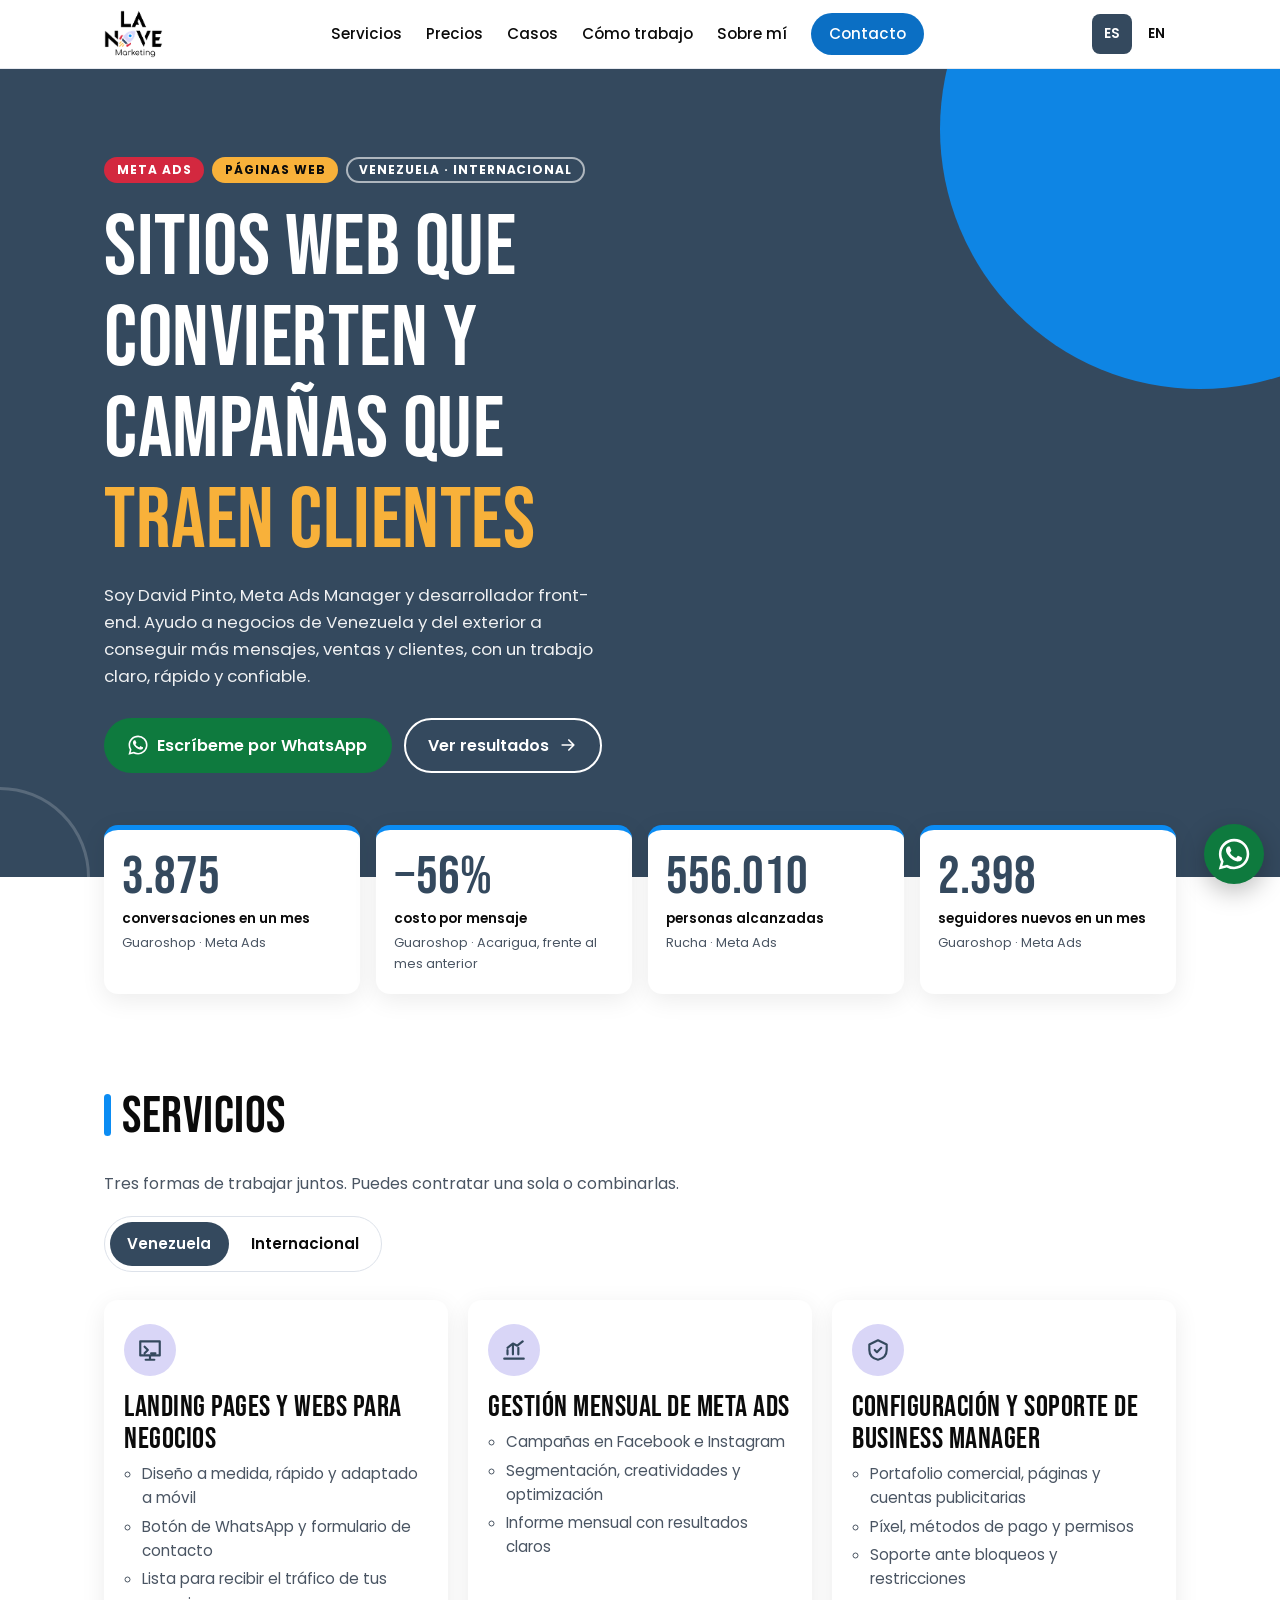
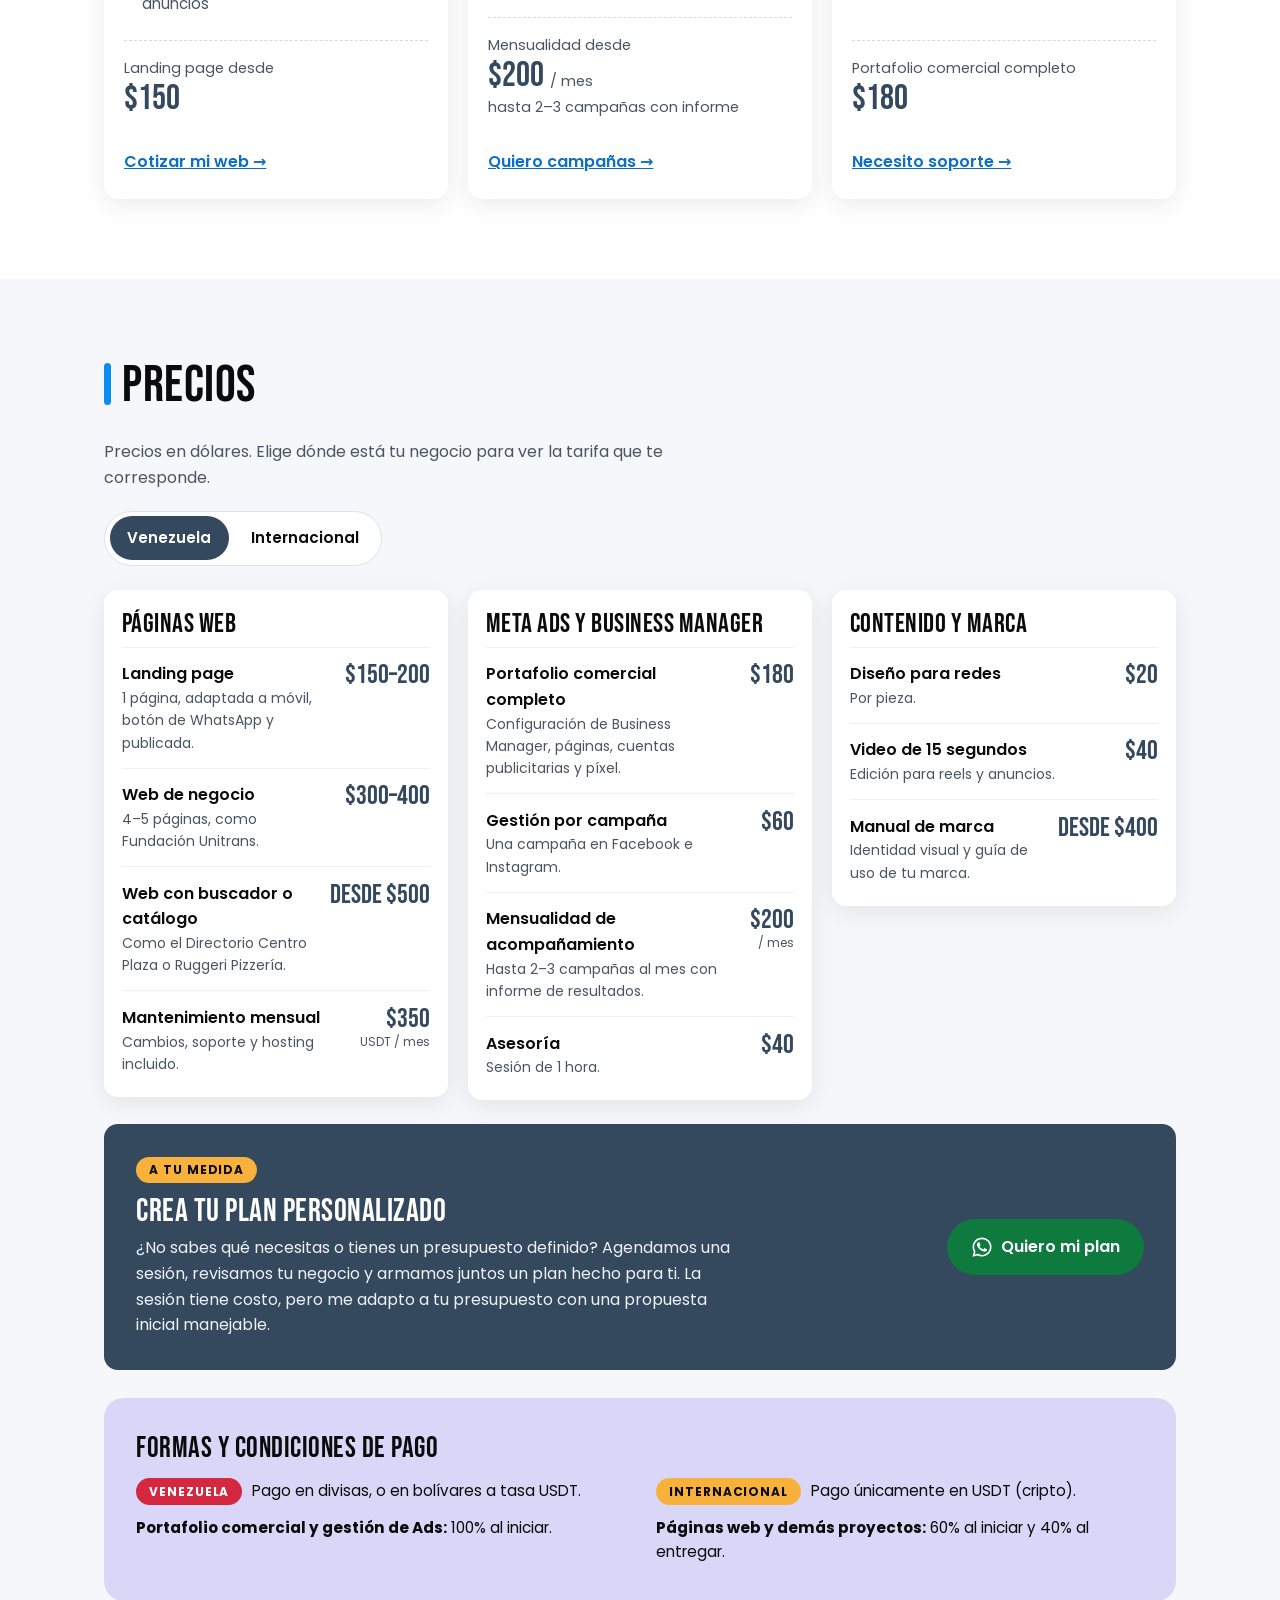
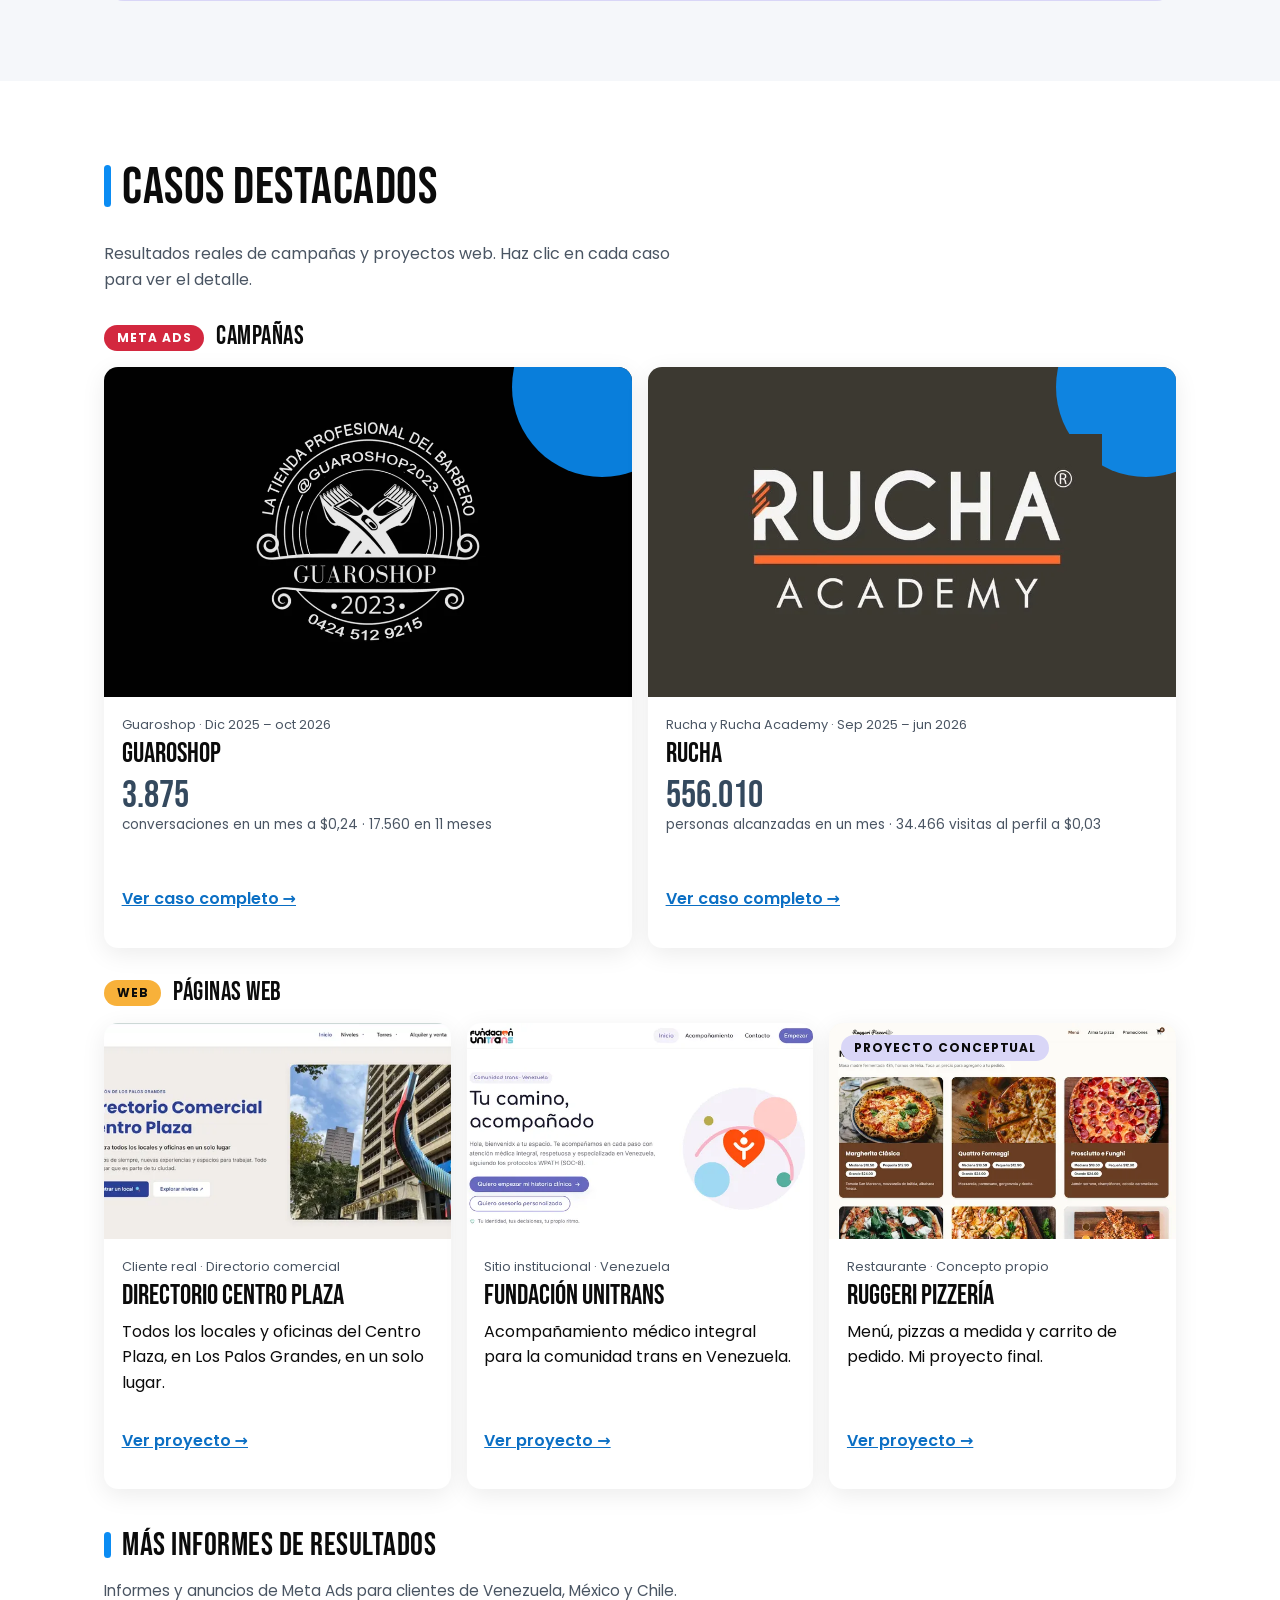
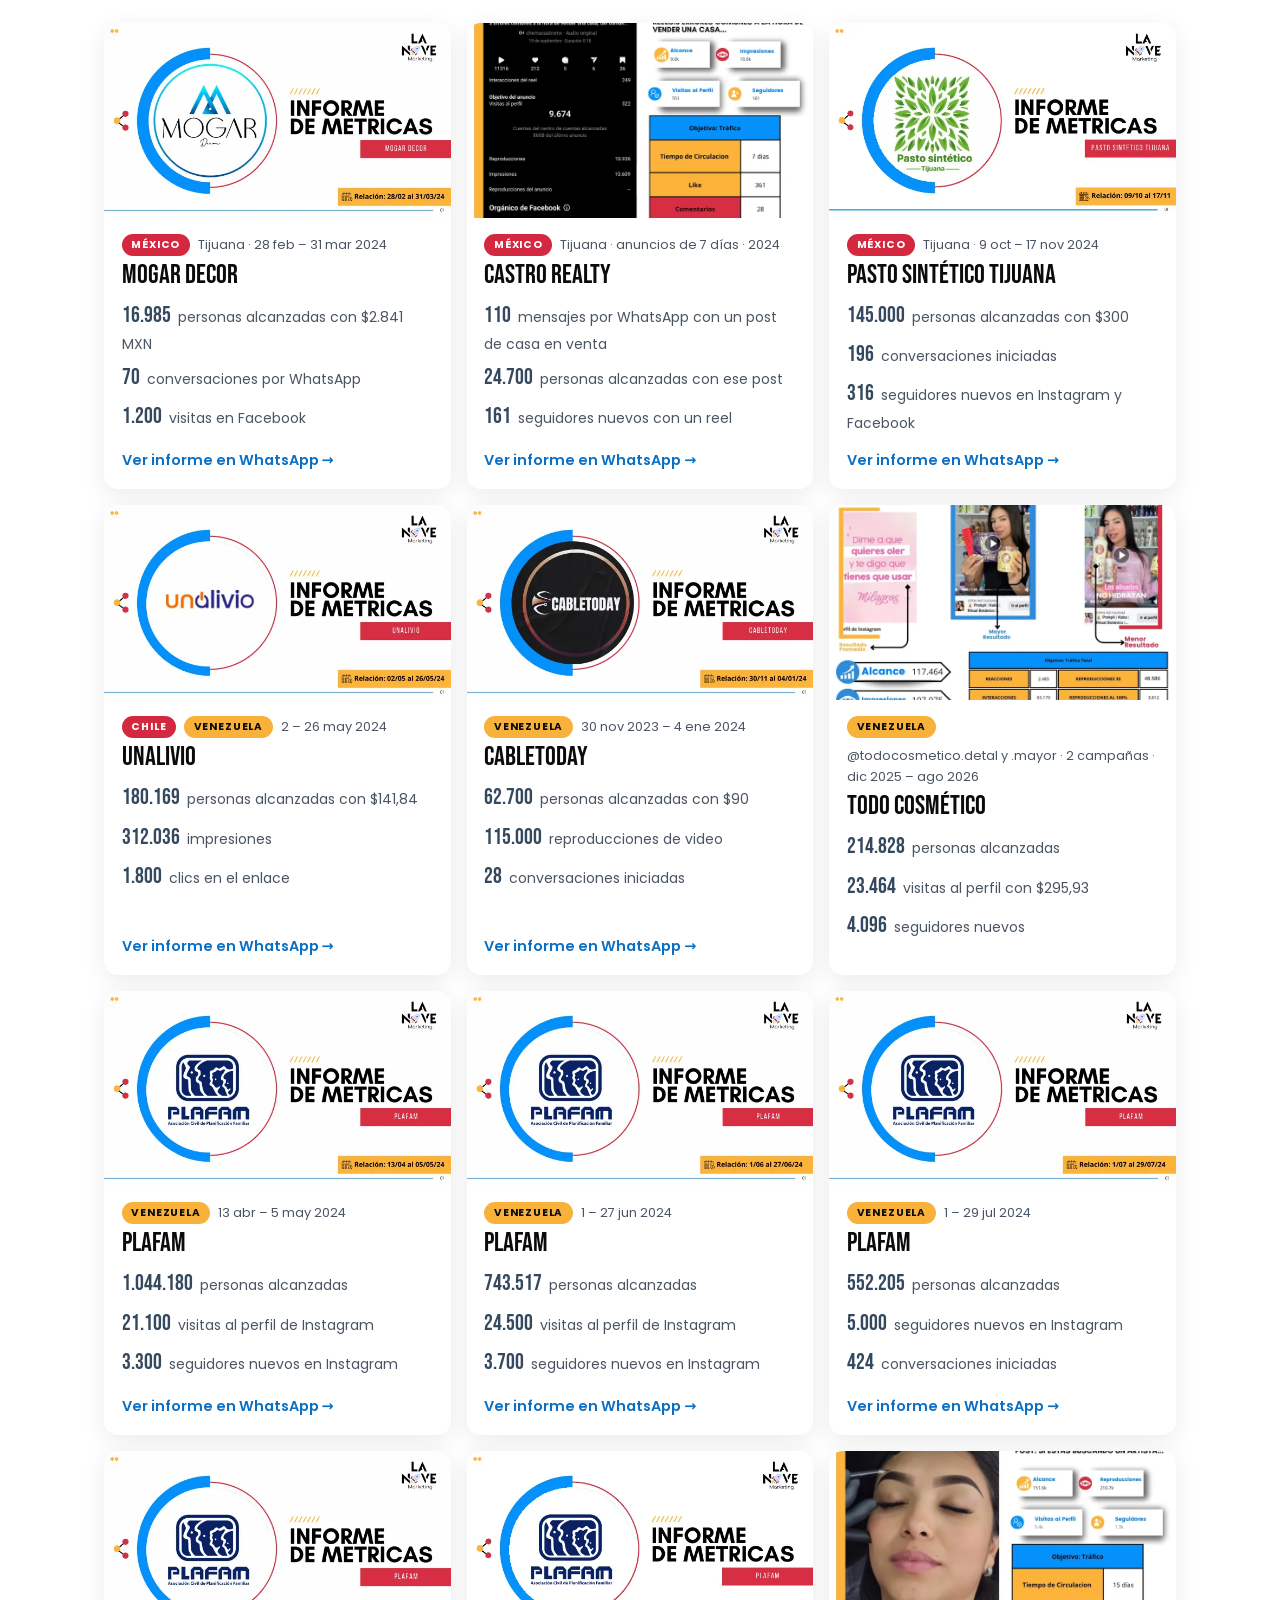
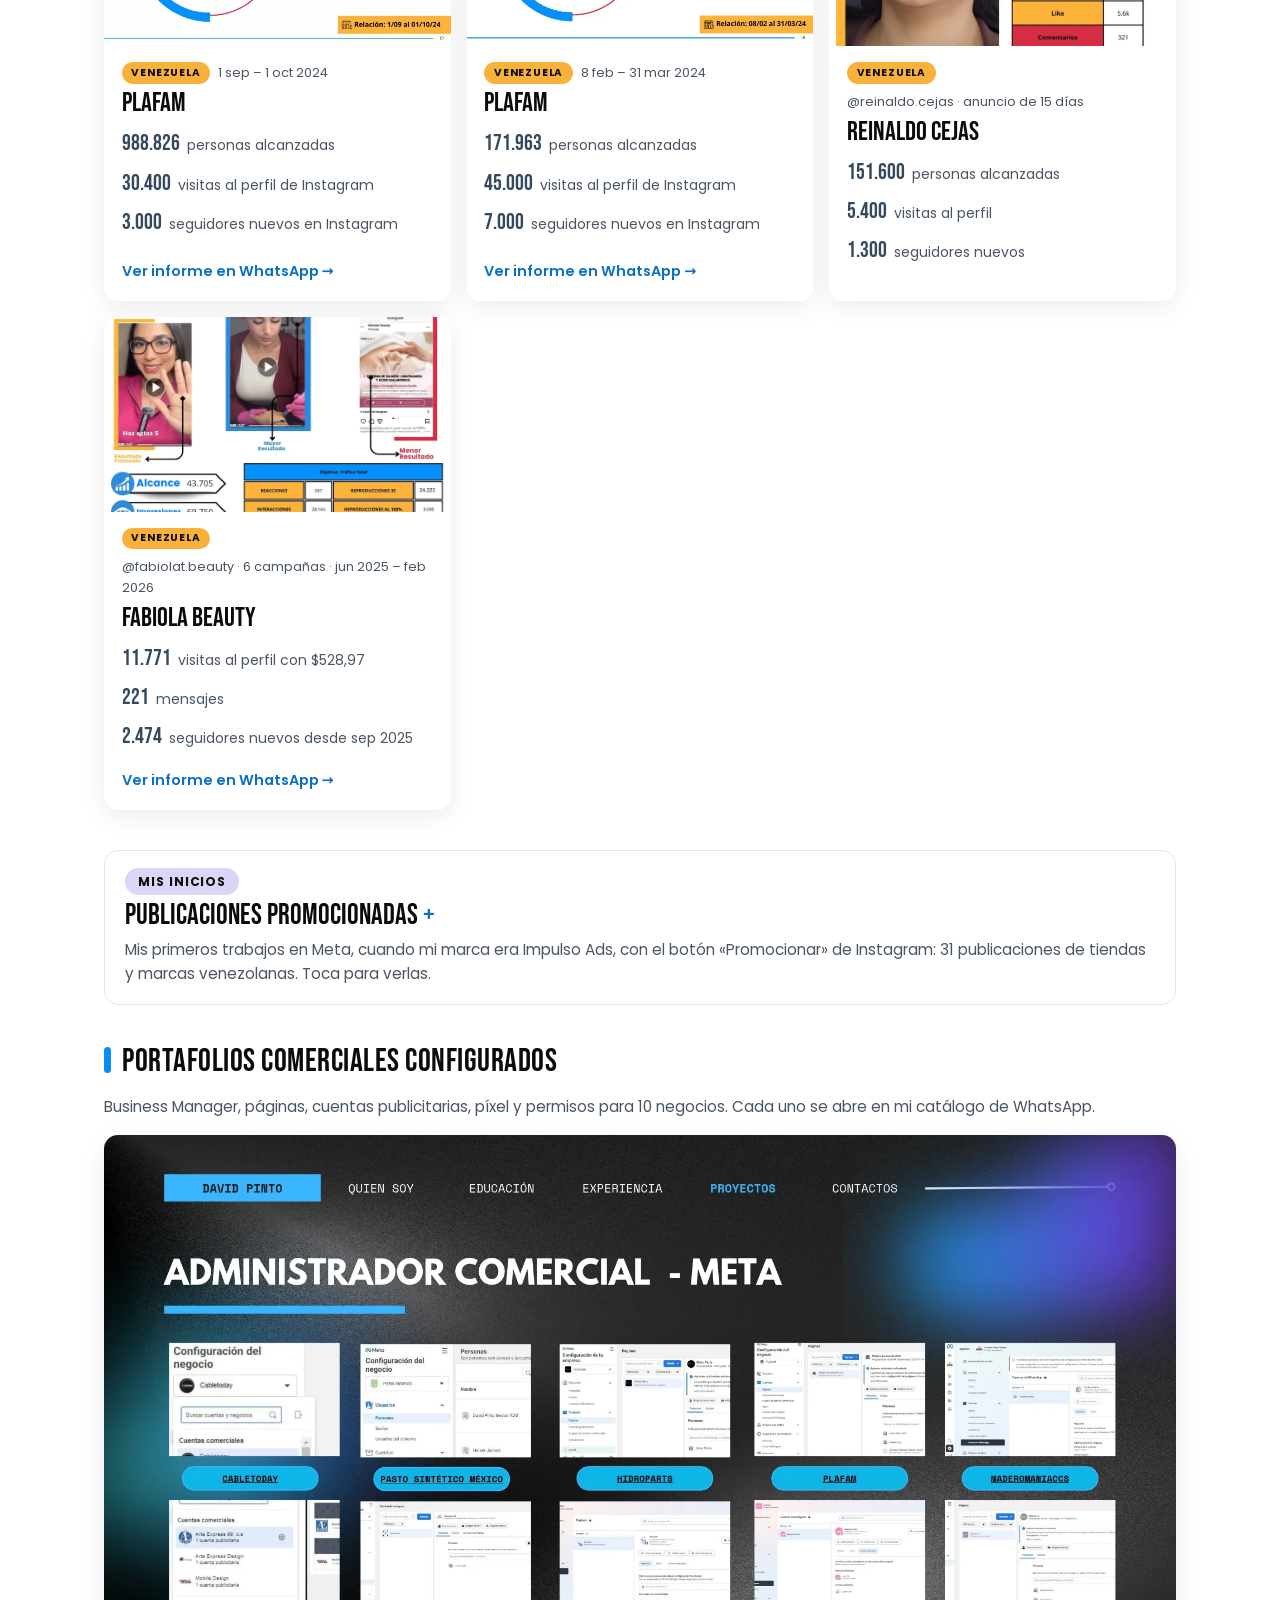
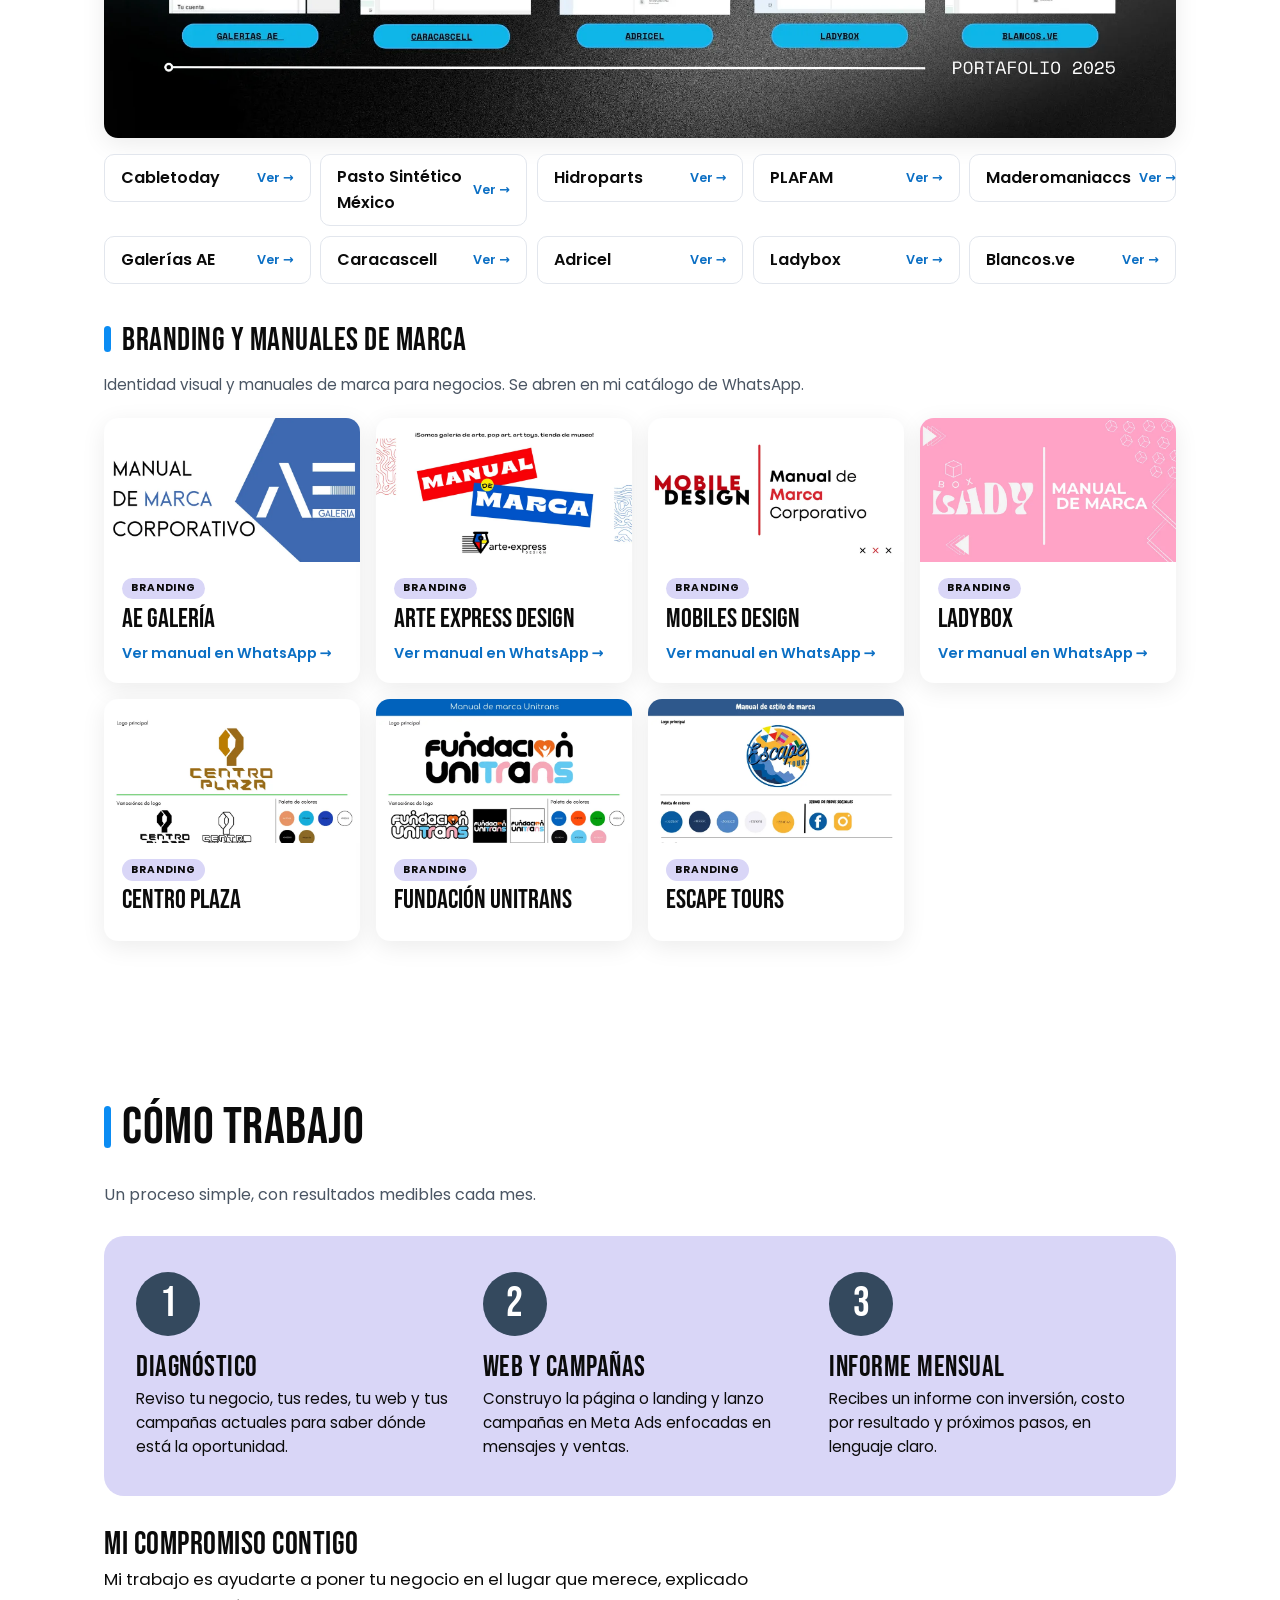
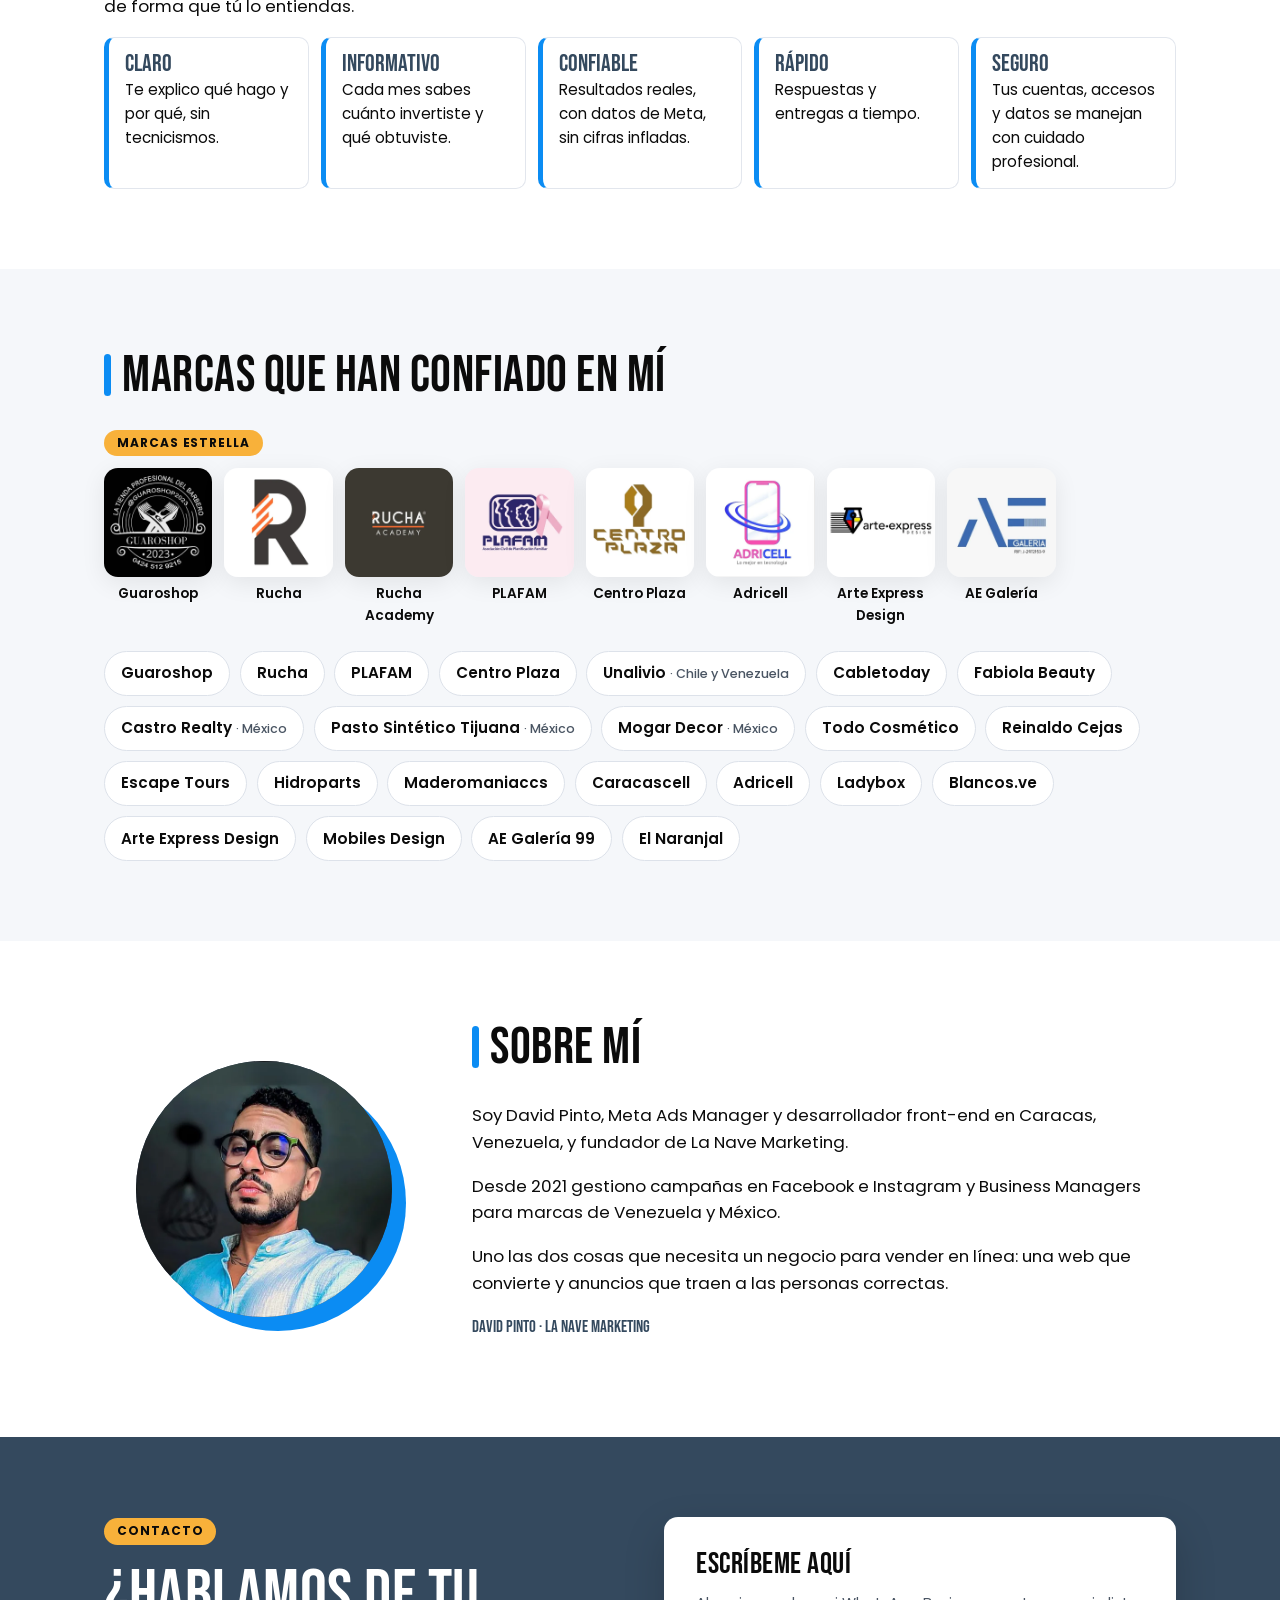
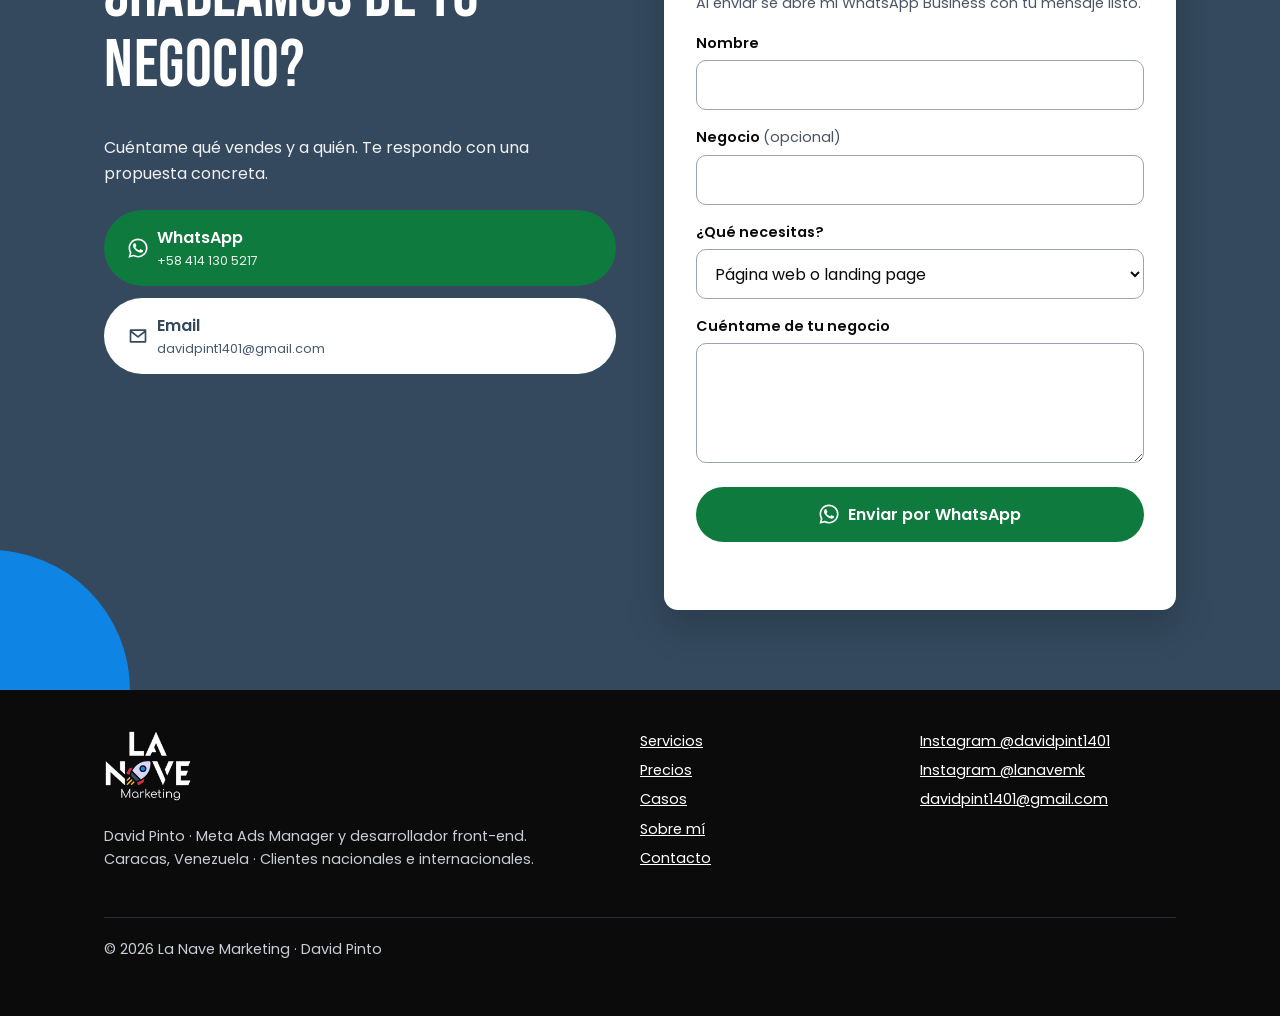
==== index.html @ 9ea3d48a "Mis inicios: borra el número antiguo de las imágenes y aclara que Impulso Ads fue la marca anterior " ====
<!doctype html>
<html lang="es" data-region="ve">
<head>
  <meta charset="utf-8">
  <meta name="viewport" content="width=device-width, initial-scale=1">
  <title>David Pinto · Meta Ads y páginas web para negocios | La Nave Marketing</title>
  <meta name="description" content="Meta Ads Manager y desarrollador front-end en Caracas. Creo sitios web que convierten y campañas de Meta Ads que traen clientes, para negocios de Venezuela y del exterior.">
  <meta name="theme-color" content="#34495E">

  <link rel="canonical" href="https://[DOMINIO]/">
  <link rel="alternate" hreflang="es" href="https://[DOMINIO]/">
  <link rel="alternate" hreflang="en" href="https://[DOMINIO]/en/">
  <link rel="alternate" hreflang="x-default" href="https://[DOMINIO]/">

  <!-- Open Graph / redes sociales -->
  <meta property="og:type" content="website">
  <meta property="og:locale" content="es_VE">
  <meta property="og:locale:alternate" content="en_US">
  <meta property="og:site_name" content="La Nave Marketing">
  <meta property="og:title" content="Sitios web que convierten y campañas que traen clientes">
  <meta property="og:description" content="David Pinto · Meta Ads Manager y desarrollador front-end. 3.875 conversaciones en un mes para Guaroshop.">
  <meta property="og:url" content="https://[DOMINIO]/">
  <meta property="og:image" content="https://[DOMINIO]/assets/img/og-image.jpg">
  <meta property="og:image:width" content="1200">
  <meta property="og:image:height" content="630">
  <meta name="twitter:card" content="summary_large_image">

  <link rel="icon" href="/assets/favicon/favicon.ico" sizes="any">
  <link rel="icon" type="image/png" sizes="32x32" href="/assets/favicon/favicon-32.png">
  <link rel="apple-touch-icon" href="/assets/favicon/apple-touch-icon.png">

  <link rel="preload" as="font" type="font/woff2" href="/assets/fonts/bebas-neue-400-latin.woff2" crossorigin>
  <link rel="preload" as="font" type="font/woff2" href="/assets/fonts/poppins-400-latin.woff2" crossorigin>
  <link rel="stylesheet" href="/assets/css/styles.css">

  <script type="application/ld+json">
  {
    "@context": "https://schema.org",
    "@type": "ProfessionalService",
    "name": "La Nave Marketing · David Pinto",
    "description": "Gestión de Meta Ads, páginas web y landing pages, y configuración de Business Manager para negocios.",
    "url": "https://[DOMINIO]/",
    "logo": "https://[DOMINIO]/assets/img/logos/lanave-color-240.webp",
    "image": "https://[DOMINIO]/assets/img/og-image.jpg",
    "telephone": "+58 414 130 5217",
    "email": "davidpint1401@gmail.com",
    "address": {
      "@type": "PostalAddress",
      "addressLocality": "Caracas",
      "addressCountry": "VE"
    },
    "areaServed": ["VE", "MX", "Worldwide"],
    "founder": { "@type": "Person", "name": "David Pinto", "jobTitle": "Meta Ads Manager y desarrollador front-end" },
    "sameAs": ["https://www.instagram.com/davidpint1401/", "https://www.instagram.com/lanavemk/"],
    "knowsLanguage": ["es", "en"],
    "priceRange": "USD 20 – 1.000+",
    "currenciesAccepted": "USD, USDT, VES",
    "paymentAccepted": "USD, USDT, bolívares a tasa USDT"
  }
  </script>

  <!-- ============================================================
       PÍXEL DE META · desactivado. Para activarlo: quita los
       comentarios y reemplaza [PIXEL_ID] por el ID de tu píxel.
  <script>
    !function(f,b,e,v,n,t,s){if(f.fbq)return;n=f.fbq=function(){n.callMethod?
    n.callMethod.apply(n,arguments):n.queue.push(arguments)};if(!f._fbq)f._fbq=n;
    n.push=n;n.loaded=!0;n.version='2.0';n.queue=[];t=b.createElement(e);t.async=!0;
    t.src=v;s=b.getElementsByTagName(e)[0];s.parentNode.insertBefore(t,s)}(window,
    document,'script','https://connect.facebook.net/en_US/fbevents.js');
    fbq('init', '[PIXEL_ID]');
    fbq('track', 'PageView');
  </script>
       ============================================================ -->

  <!-- ============================================================
       GOOGLE ANALYTICS 4 · desactivado. Para activarlo: quita los
       comentarios y reemplaza [GA_ID] (formato G-XXXXXXX).
  <script async src="https://www.googletagmanager.com/gtag/js?id=[GA_ID]"></script>
  <script>
    window.dataLayer = window.dataLayer || [];
    function gtag(){dataLayer.push(arguments);}
    gtag('js', new Date());
    gtag('config', '[GA_ID]');
  </script>
       ============================================================ -->

  <script src="/assets/js/main.js" defer></script>
</head>
<body>
  <!-- Iconos reutilizables -->
  <svg width="0" height="0" style="position:absolute" aria-hidden="true" focusable="false">
    <symbol id="i-whatsapp" viewBox="0 0 24 24"><path fill="currentColor" d="M17.47 14.38c-.3-.15-1.76-.87-2.03-.97-.27-.1-.47-.15-.67.15-.2.3-.77.97-.94 1.17-.17.2-.35.22-.65.07-.3-.15-1.26-.46-2.4-1.48-.89-.79-1.49-1.77-1.66-2.07-.17-.3-.02-.46.13-.61.13-.13.3-.35.45-.52.15-.17.2-.3.3-.5.1-.2.05-.37-.03-.52-.07-.15-.67-1.62-.92-2.22-.24-.58-.49-.5-.67-.51h-.57c-.2 0-.52.07-.79.37-.27.3-1.04 1.02-1.04 2.48s1.07 2.88 1.21 3.08c.15.2 2.1 3.2 5.08 4.49.71.31 1.26.49 1.69.62.71.23 1.36.2 1.87.12.57-.08 1.76-.72 2.01-1.41.25-.7.25-1.29.17-1.41-.07-.13-.27-.2-.57-.35zM12.05 21.5h-.01a9.46 9.46 0 0 1-4.82-1.32l-.35-.21-3.58.94.96-3.49-.23-.36a9.43 9.43 0 0 1-1.45-5.03c0-5.22 4.25-9.47 9.48-9.47a9.4 9.4 0 0 1 6.7 2.78 9.4 9.4 0 0 1 2.77 6.7c0 5.22-4.25 9.46-9.47 9.46zm8.06-17.53A11.33 11.33 0 0 0 12.05.63C5.77.63.66 5.74.66 12.02c0 2.01.52 3.97 1.52 5.7L.56 23.63l6.04-1.58a11.36 11.36 0 0 0 5.44 1.39h.01c6.28 0 11.39-5.11 11.39-11.39 0-3.04-1.18-5.9-3.33-8.05z"/></symbol>
    <symbol id="i-mail" viewBox="0 0 24 24"><path fill="none" stroke="currentColor" stroke-width="2" stroke-linecap="round" stroke-linejoin="round" d="M3 5h18v14H3zM3 6l9 7 9-7"/></symbol>
    <symbol id="i-calendar" viewBox="0 0 24 24"><path fill="none" stroke="currentColor" stroke-width="2" stroke-linecap="round" stroke-linejoin="round" d="M4 5h16v15H4zM4 10h16M9 3v4M15 3v4"/></symbol>
    <symbol id="i-arrow" viewBox="0 0 24 24"><path fill="none" stroke="currentColor" stroke-width="2" stroke-linecap="round" stroke-linejoin="round" d="M5 12h14M13 6l6 6-6 6"/></symbol>
  </svg>

  <a class="skip-link" href="#contenido">Saltar al contenido</a>

  <header class="site-header">
    <div class="container site-header__inner">
      <a class="brand" href="/" aria-label="La Nave Marketing · inicio">
        <img src="/assets/img/logos/lanave-color-128.webp" alt="La Nave Marketing" width="59" height="48">
      </a>

      <nav class="lang-switch" aria-label="Idioma">
        <span aria-current="true" lang="es">ES</span>
        <a href="/en/" hreflang="en" lang="en" aria-label="EN · English version">EN</a>
      </nav>

      <button class="nav-toggle" type="button" aria-expanded="false" aria-controls="menu" aria-label="Abrir menú">
        <svg viewBox="0 0 24 24" aria-hidden="true"><path fill="none" stroke="currentColor" stroke-width="2" stroke-linecap="round" d="M4 7h16M4 12h16M4 17h16"/></svg>
      </button>

      <nav class="site-nav" id="menu" aria-label="Principal">
        <ul>
          <li><a href="#servicios">Servicios</a></li>
          <li><a href="#precios">Precios</a></li>
          <li><a href="#casos">Casos</a></li>
          <li><a href="#como-trabajo">Cómo trabajo</a></li>
          <li><a href="#sobre-mi">Sobre mí</a></li>
          <li><a class="btn btn--primary nav-cta" href="#contacto">Contacto</a></li>
        </ul>
      </nav>
    </div>
  </header>

  <main id="contenido" tabindex="-1">

    <!-- 1. HERO -->
    <section class="band hero" aria-labelledby="hero-title">
      <div class="container">
        <div class="hero__pills">
          <span class="pill">Meta Ads</span>
          <span class="pill pill--orange">Páginas web</span>
          <span class="pill pill--outline">Venezuela · Internacional</span>
        </div>
        <h1 id="hero-title">Sitios web que convierten y campañas que <span class="accent">traen clientes</span></h1>
        <p class="hero__lead">Soy David Pinto, Meta Ads Manager y desarrollador front-end. Ayudo a negocios de Venezuela y del exterior a conseguir más mensajes, ventas y clientes, con un trabajo claro, rápido y confiable.</p>
        <div class="hero__actions">
          <a class="btn btn--whatsapp" href="https://wa.me/584141305217?text=Hola%20David%2C%20vi%20tu%20web%20y%20quiero%20m%C3%A1s%20clientes%20para%20mi%20negocio." target="_blank" rel="noopener">
            <svg aria-hidden="true"><use href="#i-whatsapp"/></svg>
            Escríbeme por WhatsApp
          </a>
          <a class="btn btn--ghost" href="#casos">
            Ver resultados
            <svg aria-hidden="true"><use href="#i-arrow"/></svg>
          </a>
        </div>
      </div>
    </section>

    <!-- 2. FRANJA DE CIFRAS -->
    <section class="stats" aria-label="Resultados en cifras">
      <div class="container">
        <ul class="stats__grid">
          <li class="kpi">
            <span class="kpi__value">3.875</span>
            <span class="kpi__label">conversaciones en un mes</span>
            <span class="kpi__source">Guaroshop · Meta Ads</span>
          </li>
          <li class="kpi">
            <span class="kpi__value">−56%</span>
            <span class="kpi__label">costo por mensaje</span>
            <span class="kpi__source">Guaroshop · Acarigua, frente al mes anterior</span>
          </li>
          <li class="kpi">
            <span class="kpi__value">556.010</span>
            <span class="kpi__label">personas alcanzadas</span>
            <span class="kpi__source">Rucha · Meta Ads</span>
          </li>
          <li class="kpi">
            <span class="kpi__value">2.398</span>
            <span class="kpi__label">seguidores nuevos en un mes</span>
            <span class="kpi__source">Guaroshop · Meta Ads</span>
          </li>
        </ul>
      </div>
    </section>

    <!-- 3. SERVICIOS -->
    <section class="section" id="servicios" aria-labelledby="servicios-title">
      <div class="container">
        <h2 class="section-title" id="servicios-title">Servicios</h2>
        <p class="section-lead">Tres formas de trabajar juntos. Puedes contratar una sola o combinarlas.</p>
        <div class="region-switch" role="group" aria-label="Ver precios para">
          <button type="button" data-set-region="ve" aria-pressed="true">Venezuela</button>
          <button type="button" data-set-region="int" aria-pressed="false">Internacional</button>
        </div>

        <ul class="cards">
          <li class="card">
            <span class="card__icon" aria-hidden="true">
              <svg viewBox="0 0 24 24"><path fill="none" stroke="currentColor" stroke-width="2" stroke-linecap="round" stroke-linejoin="round" d="M3 4h18v13H3zM8 21h8M12 17v4M7 9l3 3-3 3M13 15h4"/></svg>
            </span>
            <h3>Landing pages y webs para negocios</h3>
            <ul>
              <li>Diseño a medida, rápido y adaptado a móvil</li>
              <li>Botón de WhatsApp y formulario de contacto</li>
              <li>Lista para recibir el tráfico de tus anuncios</li>
            </ul>
            <p class="card__price">Landing page desde <strong><span data-show="ve">$150</span><span data-show="int">$350</span></strong></p>
            <a class="card__cta" href="https://wa.me/584141305217?text=Hola%20David%2C%20quiero%20cotizar%20una%20p%C3%A1gina%20web%20para%20mi%20negocio." target="_blank" rel="noopener">Cotizar mi web →</a>
          </li>
          <li class="card">
            <span class="card__icon" aria-hidden="true">
              <svg viewBox="0 0 24 24"><path fill="none" stroke="currentColor" stroke-width="2" stroke-linecap="round" stroke-linejoin="round" d="M3 20h18M6 16v-4M11 16V8M16 16v-6M20 4l-5 4-4-2-5 4"/></svg>
            </span>
            <h3>Gestión mensual de Meta Ads</h3>
            <ul>
              <li>Campañas en Facebook e Instagram</li>
              <li>Segmentación, creatividades y optimización</li>
              <li>Informe mensual con resultados claros</li>
            </ul>
            <p class="card__price">Mensualidad desde <strong><span data-show="ve">$200</span><span data-show="int">$350</span> <small>/ mes</small></strong> hasta 2–3 campañas con informe</p>
            <a class="card__cta" href="https://wa.me/584141305217?text=Hola%20David%2C%20quiero%20informaci%C3%B3n%20sobre%20la%20gesti%C3%B3n%20mensual%20de%20Meta%20Ads." target="_blank" rel="noopener">Quiero campañas →</a>
          </li>
          <li class="card">
            <span class="card__icon" aria-hidden="true">
              <svg viewBox="0 0 24 24"><path fill="none" stroke="currentColor" stroke-width="2" stroke-linecap="round" stroke-linejoin="round" d="M12 3l8 4v5c0 5-3.5 8-8 9-4.5-1-8-4-8-9V7zM9 12l2 2 4-4"/></svg>
            </span>
            <h3>Configuración y soporte de Business Manager</h3>
            <ul>
              <li>Portafolio comercial, páginas y cuentas publicitarias</li>
              <li>Píxel, métodos de pago y permisos</li>
              <li>Soporte ante bloqueos y restricciones</li>
            </ul>
            <p class="card__price">Portafolio comercial completo <strong><span data-show="ve">$180</span><span data-show="int">$250</span></strong></p>
            <a class="card__cta" href="https://wa.me/584141305217?text=Hola%20David%2C%20necesito%20ayuda%20con%20mi%20Business%20Manager." target="_blank" rel="noopener">Necesito soporte →</a>
          </li>
        </ul>
      </div>
    </section>

    <!-- 3b. PRECIOS -->
    <section class="section section--tint" id="precios" aria-labelledby="precios-title">
      <div class="container">
        <h2 class="section-title" id="precios-title">Precios</h2>
        <p class="section-lead">Precios en dólares. Elige dónde está tu negocio para ver la tarifa que te corresponde.</p>
        <div class="region-switch" role="group" aria-label="Ver precios para">
          <button type="button" data-set-region="ve" aria-pressed="true">Venezuela</button>
          <button type="button" data-set-region="int" aria-pressed="false">Internacional</button>
        </div>
        <div class="price-groups">
          <div class="price-group">
            <h3>Páginas web</h3>
            <ul class="price-list">
              <li>
                <div><h4>Landing page</h4><p>1 página, adaptada a móvil, botón de WhatsApp y publicada.</p></div>
                <p class="price-list__price"><span data-show="ve">$150–200</span><span data-show="int">$350</span></p>
              </li>
              <li>
                <div><h4>Web de negocio</h4><p>4–5 páginas, como Fundación Unitrans.</p></div>
                <p class="price-list__price"><span data-show="ve">$300–400</span><span data-show="int">$700</span></p>
              </li>
              <li>
                <div><h4>Web con buscador o catálogo</h4><p>Como el Directorio Centro Plaza o Ruggeri Pizzería.</p></div>
                <p class="price-list__price"><span data-show="ve">desde $500</span><span data-show="int">desde $1.000</span></p>
              </li>
              <li>
                <div><h4>Mantenimiento mensual</h4><p>Cambios, soporte y hosting incluido.</p></div>
                <p class="price-list__price">$350 <small>USDT / mes</small></p>
              </li>
            </ul>
          </div>
          <div class="price-group">
            <h3>Meta Ads y Business Manager</h3>
            <ul class="price-list">
              <li>
                <div><h4>Portafolio comercial completo</h4><p>Configuración de Business Manager, páginas, cuentas publicitarias y píxel.</p></div>
                <p class="price-list__price"><span data-show="ve">$180</span><span data-show="int">$250</span></p>
              </li>
              <li>
                <div><h4>Gestión por campaña</h4><p>Una campaña en Facebook e Instagram.</p></div>
                <p class="price-list__price"><span data-show="ve">$60</span><span data-show="int">$120</span></p>
              </li>
              <li>
                <div><h4>Mensualidad de acompañamiento</h4><p>Hasta 2–3 campañas al mes con informe de resultados.</p></div>
                <p class="price-list__price"><span data-show="ve">$200</span><span data-show="int">$350</span> <small>/ mes</small></p>
              </li>
              <li>
                <div><h4>Asesoría</h4><p>Sesión de 1 hora.</p></div>
                <p class="price-list__price"><span data-show="ve">$40</span><span data-show="int">$60</span></p>
              </li>
            </ul>
          </div>
          <div class="price-group">
            <h3>Contenido y marca</h3>
            <ul class="price-list">
              <li>
                <div><h4>Diseño para redes</h4><p>Por pieza.</p></div>
                <p class="price-list__price"><span data-show="ve">$20</span><span data-show="int">$35 <small>· paquete de 5 por $150</small></span></p>
              </li>
              <li>
                <div><h4>Video de 15 segundos</h4><p>Edición para reels y anuncios.</p></div>
                <p class="price-list__price"><span data-show="ve">$40</span><span data-show="int">$80</span></p>
              </li>
              <li>
                <div><h4>Manual de marca</h4><p>Identidad visual y guía de uso de tu marca.</p></div>
                <p class="price-list__price"><span data-show="ve">desde $400</span><span data-show="int">desde $600</span></p>
              </li>
            </ul>
          </div>
        </div>

        <div class="custom-plan" aria-labelledby="plan-title">
          <div>
            <span class="pill pill--orange">A tu medida</span>
            <h3 id="plan-title">Crea tu plan personalizado</h3>
            <p>¿No sabes qué necesitas o tienes un presupuesto definido? Agendamos una sesión, revisamos tu negocio y armamos juntos un plan hecho para ti. La sesión tiene costo, pero me adapto a tu presupuesto con una propuesta inicial manejable.</p>
          </div>
          <a class="btn btn--whatsapp" href="https://wa.me/584141305217?text=Hola%20David%2C%20quiero%20crear%20un%20plan%20personalizado%20para%20mi%20negocio." target="_blank" rel="noopener">
            <svg aria-hidden="true"><use href="#i-whatsapp"/></svg>
            Quiero mi plan
          </a>
        </div>

        <div class="steps payment" aria-labelledby="pagos-title">
          <h3 id="pagos-title">Formas y condiciones de pago</h3>
          <ul>
            <li><span class="pill">Venezuela</span> Pago en divisas, o en bolívares a tasa USDT.</li>
            <li><span class="pill pill--orange">Internacional</span> Pago únicamente en USDT (cripto).</li>
            <li><strong>Portafolio comercial y gestión de Ads:</strong> 100% al iniciar.</li>
            <li><strong>Páginas web y demás proyectos:</strong> 60% al iniciar y 40% al entregar.</li>
          </ul>
        </div>
      </div>
    </section>

    <!-- 4. CASOS DESTACADOS -->
    <section class="section" id="casos" aria-labelledby="casos-title">
      <div class="container">
        <h2 class="section-title" id="casos-title">Casos destacados</h2>
        <p class="section-lead">Resultados reales de campañas y proyectos web. Haz clic en cada caso para ver el detalle.</p>

        <div class="cases__group">
          <div class="cases__group-head">
            <span class="pill">Meta Ads</span>
            <h3>Campañas</h3>
          </div>
          <ul class="grid-2">
            <li class="case-card">
              <div class="case-card__media cover cover--guaroshop"><img src="/assets/img/clientes/guaroshop.webp" alt="Logo de Guaroshop" width="480" height="480" loading="lazy"></div>
              <div class="case-card__body">
                <p class="case-card__meta">Guaroshop · Dic 2025 – oct 2026</p>
                <h4>Guaroshop</h4>
                <p class="case-card__kpi">3.875 <small>conversaciones en un mes a $0,24 · 17.560 en 11 meses</small></p>
                <p class="case-card__link"><a href="/casos/guaroshop/">Ver caso completo →</a></p>
              </div>
            </li>
            <li class="case-card">
              <div class="case-card__media cover cover--rucha"><img class="cover__wide" src="/assets/img/clientes/rucha-academy-wide.webp" alt="Logo de Rucha Academy" width="640" height="330" loading="lazy"></div>
              <div class="case-card__body">
                <p class="case-card__meta">Rucha y Rucha Academy · Sep 2025 – jun 2026</p>
                <h4>Rucha</h4>
                <p class="case-card__kpi">556.010 <small>personas alcanzadas en un mes · 34.466 visitas al perfil a $0,03</small></p>
                <p class="case-card__link"><a href="/casos/rucha/">Ver caso completo →</a></p>
              </div>
            </li>
          </ul>
        </div>

        <div class="cases__group">
          <div class="cases__group-head">
            <span class="pill pill--orange">Web</span>
            <h3>Páginas web</h3>
          </div>
          <ul class="grid-3">
            <li class="case-card">
              <div class="case-card__media case-card__media--shot"><img src="/assets/img/casos/centro-plaza-640.webp" alt="Página de inicio del Directorio Comercial Centro Plaza" width="640" height="341" loading="lazy"></div>
              <div class="case-card__body">
                <p class="case-card__meta">Cliente real · Directorio comercial</p>
                <h4>Directorio Centro Plaza</h4>
                <p>Todos los locales y oficinas del Centro Plaza, en Los Palos Grandes, en un solo lugar.</p>
                <p class="case-card__link"><a href="/casos/centro-plaza/">Ver proyecto →</a></p>
              </div>
            </li>
            <li class="case-card">
              <div class="case-card__media case-card__media--shot"><img src="/assets/img/casos/fundacion-unitrans-640.webp" alt="Página de inicio de la Fundación Unitrans" width="640" height="389" loading="lazy"></div>
              <div class="case-card__body">
                <p class="case-card__meta">Sitio institucional · Venezuela</p>
                <h4>Fundación Unitrans</h4>
                <p>Acompañamiento médico integral para la comunidad trans en Venezuela.</p>
                <p class="case-card__link"><a href="/casos/fundacion-unitrans/">Ver proyecto →</a></p>
              </div>
            </li>
            <li class="case-card">
              <span class="pill pill--lavender">Proyecto conceptual</span>
              <div class="case-card__media case-card__media--shot"><img src="/assets/img/casos/ruggeri-pizzeria-640.webp" alt="Menú de Ruggeri Pizzería" width="640" height="414" loading="lazy"></div>
              <div class="case-card__body">
                <p class="case-card__meta">Restaurante · Concepto propio</p>
                <h4>Ruggeri Pizzería</h4>
                <p>Menú, pizzas a medida y carrito de pedido. Mi proyecto final.</p>
                <p class="case-card__link"><a href="/casos/ruggeri-pizzeria/">Ver proyecto →</a></p>
              </div>
            </li>
          </ul>
        </div>

        <!-- Informes anteriores: cada tarjeta enlaza al informe en el catálogo de WhatsApp Business.
             Carátula: assets/img/informes/<cliente-año-mes>.webp (portada del PDF, 640×360). -->
        <div class="reports" aria-labelledby="informes-title">
          <h3 class="section-title" id="informes-title" style="font-size:2rem">Más informes de resultados</h3>
          <p class="reports__intro">Informes y anuncios de Meta Ads para clientes de Venezuela, México y Chile.</p>
          <ul class="reports__grid">
            <li class="report">
              <a href="https://wa.me/p/27905666005746012/584141305217" target="_blank" rel="noopener">
                <div class="report__cover"><img src="/assets/img/informes/mogar-decor-2024-03.webp" alt="Portada del informe de métricas de Mogar Decor" width="640" height="360" loading="lazy"></div>
                <div class="report__body">
                  <p class="report__meta"><span class="pill">México</span> Tijuana · 28 feb – 31 mar 2024</p>
                  <h4>Mogar Decor</h4>
                  <ul class="report__kpis"><li><strong>16.985</strong> personas alcanzadas con $2.841 MXN</li><li><strong>70</strong> conversaciones por WhatsApp</li><li><strong>1.200</strong> visitas en Facebook</li></ul>
                  <span class="report__link">Ver informe en WhatsApp →</span>
                </div>
              </a>
            </li>
            <li class="report">
              <a href="https://wa.me/p/6757289584387143/584141305217" target="_blank" rel="noopener">
                <div class="report__cover report__cover--square"><img src="/assets/img/informes/castro-realty-reel.webp" alt="Resultados del anuncio de Castro Realty" width="800" height="800" loading="lazy"></div>
                <div class="report__body">
                  <p class="report__meta"><span class="pill">México</span> Tijuana · anuncios de 7 días · 2024</p>
                  <h4>Castro Realty</h4>
                  <ul class="report__kpis"><li><strong>110</strong> mensajes por WhatsApp con un post de casa en venta</li><li><strong>24.700</strong> personas alcanzadas con ese post</li><li><strong>161</strong> seguidores nuevos con un reel</li></ul>
                  <span class="report__link">Ver informe en WhatsApp →</span>
                </div>
              </a>
            </li>
            <li class="report">
              <a href="https://wa.me/p/6743732579055610/584141305217" target="_blank" rel="noopener">
                <div class="report__cover"><img src="/assets/img/informes/pasto-sintetico.webp" alt="Portada del informe de métricas de Pasto Sintético Tijuana" width="640" height="360" loading="lazy"></div>
                <div class="report__body">
                  <p class="report__meta"><span class="pill">México</span> Tijuana · 9 oct – 17 nov 2024</p>
                  <h4>Pasto Sintético Tijuana</h4>
                  <ul class="report__kpis"><li><strong>145.000</strong> personas alcanzadas con $300</li><li><strong>196</strong> conversaciones iniciadas</li><li><strong>316</strong> seguidores nuevos en Instagram y Facebook</li></ul>
                  <span class="report__link">Ver informe en WhatsApp →</span>
                </div>
              </a>
            </li>
            <li class="report">
              <a href="https://wa.me/p/6529300477169522/584141305217" target="_blank" rel="noopener">
                <div class="report__cover"><img src="/assets/img/informes/unalivio-2024-05.webp" alt="Portada del informe de métricas de Unalivio" width="640" height="360" loading="lazy"></div>
                <div class="report__body">
                  <p class="report__meta"><span class="pill">Chile</span> <span class="pill pill--orange">Venezuela</span> 2 – 26 may 2024</p>
                  <h4>Unalivio</h4>
                  <ul class="report__kpis"><li><strong>180.169</strong> personas alcanzadas con $141,84</li><li><strong>312.036</strong> impresiones</li><li><strong>1.800</strong> clics en el enlace</li></ul>
                  <span class="report__link">Ver informe en WhatsApp →</span>
                </div>
              </a>
            </li>
            <li class="report">
              <a href="https://wa.me/p/7066449060136767/584141305217" target="_blank" rel="noopener">
                <div class="report__cover"><img src="/assets/img/informes/cabletoday-2023-12.webp" alt="Portada del informe de métricas de Cabletoday" width="640" height="360" loading="lazy"></div>
                <div class="report__body">
                  <p class="report__meta"><span class="pill pill--orange">Venezuela</span> 30 nov 2023 – 4 ene 2024</p>
                  <h4>Cabletoday</h4>
                  <ul class="report__kpis"><li><strong>62.700</strong> personas alcanzadas con $90</li><li><strong>115.000</strong> reproducciones de video</li><li><strong>28</strong> conversaciones iniciadas</li></ul>
                  <span class="report__link">Ver informe en WhatsApp →</span>
                </div>
              </a>
            </li>
            <li class="report">
              <div class="report__inner">
                <div class="report__cover report__cover--square"><img src="/assets/img/informes/todocosmetico-dic.webp" alt="Resultados del anuncio de Todo Cosmético" width="800" height="800" loading="lazy"></div>
                <div class="report__body">
                  <p class="report__meta"><span class="pill pill--orange">Venezuela</span> @todocosmetico.detal y .mayor · 2 campañas · dic 2025 – ago 2026</p>
                  <h4>Todo Cosmético</h4>
                  <ul class="report__kpis"><li><strong>214.828</strong> personas alcanzadas</li><li><strong>23.464</strong> visitas al perfil con $295,93</li><li><strong>4.096</strong> seguidores nuevos</li></ul>
                  
                </div>
              </div>
            </li>
            <li class="report">
              <a href="https://wa.me/p/7808746129171384/584141305217" target="_blank" rel="noopener">
                <div class="report__cover"><img src="/assets/img/informes/plafam-2024-04.webp" alt="Portada del informe de métricas de PLAFAM" width="640" height="360" loading="lazy"></div>
                <div class="report__body">
                  <p class="report__meta"><span class="pill pill--orange">Venezuela</span> 13 abr – 5 may 2024</p>
                  <h4>PLAFAM</h4>
                  <ul class="report__kpis"><li><strong>1.044.180</strong> personas alcanzadas</li><li><strong>21.100</strong> visitas al perfil de Instagram</li><li><strong>3.300</strong> seguidores nuevos en Instagram</li></ul>
                  <span class="report__link">Ver informe en WhatsApp →</span>
                </div>
              </a>
            </li>
            <li class="report">
              <a href="https://wa.me/p/9171364322890497/584141305217" target="_blank" rel="noopener">
                <div class="report__cover"><img src="/assets/img/informes/plafam-2024-06.webp" alt="Portada del informe de métricas de PLAFAM" width="640" height="360" loading="lazy"></div>
                <div class="report__body">
                  <p class="report__meta"><span class="pill pill--orange">Venezuela</span> 1 – 27 jun 2024</p>
                  <h4>PLAFAM</h4>
                  <ul class="report__kpis"><li><strong>743.517</strong> personas alcanzadas</li><li><strong>24.500</strong> visitas al perfil de Instagram</li><li><strong>3.700</strong> seguidores nuevos en Instagram</li></ul>
                  <span class="report__link">Ver informe en WhatsApp →</span>
                </div>
              </a>
            </li>
            <li class="report">
              <a href="https://wa.me/p/8242072972566327/584141305217" target="_blank" rel="noopener">
                <div class="report__cover"><img src="/assets/img/informes/plafam-2024-07.webp" alt="Portada del informe de métricas de PLAFAM" width="640" height="360" loading="lazy"></div>
                <div class="report__body">
                  <p class="report__meta"><span class="pill pill--orange">Venezuela</span> 1 – 29 jul 2024</p>
                  <h4>PLAFAM</h4>
                  <ul class="report__kpis"><li><strong>552.205</strong> personas alcanzadas</li><li><strong>5.000</strong> seguidores nuevos en Instagram</li><li><strong>424</strong> conversaciones iniciadas</li></ul>
                  <span class="report__link">Ver informe en WhatsApp →</span>
                </div>
              </a>
            </li>
            <li class="report">
              <a href="https://wa.me/p/9234617099934471/584141305217" target="_blank" rel="noopener">
                <div class="report__cover"><img src="/assets/img/informes/plafam-2024-09.webp" alt="Portada del informe de métricas de PLAFAM" width="640" height="360" loading="lazy"></div>
                <div class="report__body">
                  <p class="report__meta"><span class="pill pill--orange">Venezuela</span> 1 sep – 1 oct 2024</p>
                  <h4>PLAFAM</h4>
                  <ul class="report__kpis"><li><strong>988.826</strong> personas alcanzadas</li><li><strong>30.400</strong> visitas al perfil de Instagram</li><li><strong>3.000</strong> seguidores nuevos en Instagram</li></ul>
                  <span class="report__link">Ver informe en WhatsApp →</span>
                </div>
              </a>
            </li>
            <li class="report">
              <a href="https://wa.me/p/8246281295492621/584141305217" target="_blank" rel="noopener">
                <div class="report__cover"><img src="/assets/img/informes/plafam-2024-02.webp" alt="Portada del informe de métricas de PLAFAM" width="640" height="360" loading="lazy"></div>
                <div class="report__body">
                  <p class="report__meta"><span class="pill pill--orange">Venezuela</span> 8 feb – 31 mar 2024</p>
                  <h4>PLAFAM</h4>
                  <ul class="report__kpis"><li><strong>171.963</strong> personas alcanzadas</li><li><strong>45.000</strong> visitas al perfil de Instagram</li><li><strong>7.000</strong> seguidores nuevos en Instagram</li></ul>
                  <span class="report__link">Ver informe en WhatsApp →</span>
                </div>
              </a>
            </li>
            <li class="report">
              <div class="report__inner">
                <div class="report__cover report__cover--square"><img src="/assets/img/informes/reinaldo-cejas-anuncio.webp" alt="Resultados del anuncio de Reinaldo Cejas" width="800" height="800" loading="lazy"></div>
                <div class="report__body">
                  <p class="report__meta"><span class="pill pill--orange">Venezuela</span> @reinaldo.cejas · anuncio de 15 días</p>
                  <h4>Reinaldo Cejas</h4>
                  <ul class="report__kpis"><li><strong>151.600</strong> personas alcanzadas</li><li><strong>5.400</strong> visitas al perfil</li><li><strong>1.300</strong> seguidores nuevos</li></ul>
                  
                </div>
              </div>
            </li>
            <li class="report">
              <a href="https://wa.me/p/6743732579055610/584141305217" target="_blank" rel="noopener">
                <div class="report__cover report__cover--square"><img src="/assets/img/informes/fabiola-beauty-sep-2025.webp" alt="Resultados de la campaña de tráfico de septiembre 2025 de Fabiola Beauty" width="800" height="800" loading="lazy"></div>
                <div class="report__body">
                  <p class="report__meta"><span class="pill pill--orange">Venezuela</span> @fabiolat.beauty · 6 campañas · jun 2025 – feb 2026</p>
                  <h4>Fabiola Beauty</h4>
                  <ul class="report__kpis"><li><strong>11.771</strong> visitas al perfil con $528,97</li><li><strong>221</strong> mensajes</li><li><strong>2.474</strong> seguidores nuevos desde sep 2025</li></ul>
                  <span class="report__link">Ver informe en WhatsApp →</span>
                </div>
              </a>
            </li>
          </ul>
        </div>
        <!-- Primeros trabajos: publicaciones promocionadas con el botón Promocionar.
             Va cerrado por defecto para no competir con los casos recientes. -->
        <details class="early">
          <summary>
            <span class="pill pill--lavender">Mis inicios</span>
            <strong>Publicaciones promocionadas</strong>
            <span class="early__lead">Mis primeros trabajos en Meta, cuando mi marca era Impulso Ads, con el botón «Promocionar» de Instagram: 31 publicaciones de tiendas y marcas venezolanas. Toca para verlas.</span>
          </summary>
          <ul class="early__grid">
              <li><img src="/assets/img/inicios/post-01.webp" alt="Resultados de una publicación promocionada en Instagram, primeros trabajos" width="720" height="720" loading="lazy"></li>
              <li><img src="/assets/img/inicios/post-02.webp" alt="Resultados de una publicación promocionada en Instagram, primeros trabajos" width="720" height="720" loading="lazy"></li>
              <li><img src="/assets/img/inicios/post-03.webp" alt="Resultados de una publicación promocionada en Instagram, primeros trabajos" width="720" height="720" loading="lazy"></li>
              <li><img src="/assets/img/inicios/post-04.webp" alt="Resultados de una publicación promocionada en Instagram, primeros trabajos" width="720" height="720" loading="lazy"></li>
              <li><img src="/assets/img/inicios/post-05.webp" alt="Resultados de una publicación promocionada en Instagram, primeros trabajos" width="720" height="720" loading="lazy"></li>
              <li><img src="/assets/img/inicios/post-06.webp" alt="Resultados de una publicación promocionada en Instagram, primeros trabajos" width="720" height="720" loading="lazy"></li>
              <li><img src="/assets/img/inicios/post-07.webp" alt="Resultados de una publicación promocionada en Instagram, primeros trabajos" width="720" height="720" loading="lazy"></li>
              <li><img src="/assets/img/inicios/post-08.webp" alt="Resultados de una publicación promocionada en Instagram, primeros trabajos" width="720" height="720" loading="lazy"></li>
              <li><img src="/assets/img/inicios/post-09.webp" alt="Resultados de una publicación promocionada en Instagram, primeros trabajos" width="720" height="720" loading="lazy"></li>
              <li><img src="/assets/img/inicios/post-10.webp" alt="Resultados de una publicación promocionada en Instagram, primeros trabajos" width="720" height="720" loading="lazy"></li>
              <li><img src="/assets/img/inicios/post-11.webp" alt="Resultados de una publicación promocionada en Instagram, primeros trabajos" width="720" height="720" loading="lazy"></li>
              <li><img src="/assets/img/inicios/post-12.webp" alt="Resultados de una publicación promocionada en Instagram, primeros trabajos" width="720" height="720" loading="lazy"></li>
              <li><img src="/assets/img/inicios/post-13.webp" alt="Resultados de una publicación promocionada en Instagram, primeros trabajos" width="720" height="720" loading="lazy"></li>
              <li><img src="/assets/img/inicios/post-14.webp" alt="Resultados de una publicación promocionada en Instagram, primeros trabajos" width="720" height="720" loading="lazy"></li>
              <li><img src="/assets/img/inicios/post-15.webp" alt="Resultados de una publicación promocionada en Instagram, primeros trabajos" width="720" height="720" loading="lazy"></li>
              <li><img src="/assets/img/inicios/post-16.webp" alt="Resultados de una publicación promocionada en Instagram, primeros trabajos" width="720" height="720" loading="lazy"></li>
              <li><img src="/assets/img/inicios/post-17.webp" alt="Resultados de una publicación promocionada en Instagram, primeros trabajos" width="720" height="720" loading="lazy"></li>
              <li><img src="/assets/img/inicios/post-18.webp" alt="Resultados de una publicación promocionada en Instagram, primeros trabajos" width="720" height="720" loading="lazy"></li>
              <li><img src="/assets/img/inicios/post-19.webp" alt="Resultados de una publicación promocionada en Instagram, primeros trabajos" width="720" height="720" loading="lazy"></li>
              <li><img src="/assets/img/inicios/post-20.webp" alt="Resultados de una publicación promocionada en Instagram, primeros trabajos" width="720" height="720" loading="lazy"></li>
              <li><img src="/assets/img/inicios/post-21.webp" alt="Resultados de una publicación promocionada en Instagram, primeros trabajos" width="720" height="720" loading="lazy"></li>
              <li><img src="/assets/img/inicios/post-22.webp" alt="Resultados de una publicación promocionada en Instagram, primeros trabajos" width="720" height="720" loading="lazy"></li>
              <li><img src="/assets/img/inicios/post-23.webp" alt="Resultados de una publicación promocionada en Instagram, primeros trabajos" width="720" height="720" loading="lazy"></li>
              <li><img src="/assets/img/inicios/post-24.webp" alt="Resultados de una publicación promocionada en Instagram, primeros trabajos" width="720" height="720" loading="lazy"></li>
              <li><img src="/assets/img/inicios/post-25.webp" alt="Resultados de una publicación promocionada en Instagram, primeros trabajos" width="720" height="720" loading="lazy"></li>
              <li><img src="/assets/img/inicios/post-26.webp" alt="Resultados de una publicación promocionada en Instagram, primeros trabajos" width="720" height="720" loading="lazy"></li>
              <li><img src="/assets/img/inicios/post-27.webp" alt="Resultados de una publicación promocionada en Instagram, primeros trabajos" width="720" height="720" loading="lazy"></li>
              <li><img src="/assets/img/inicios/post-28.webp" alt="Resultados de una publicación promocionada en Instagram, primeros trabajos" width="720" height="720" loading="lazy"></li>
              <li><img src="/assets/img/inicios/post-29.webp" alt="Resultados de una publicación promocionada en Instagram, primeros trabajos" width="720" height="720" loading="lazy"></li>
              <li><img src="/assets/img/inicios/post-30.webp" alt="Resultados de una publicación promocionada en Instagram, primeros trabajos" width="720" height="720" loading="lazy"></li>
              <li><img src="/assets/img/inicios/post-31.webp" alt="Resultados de una publicación promocionada en Instagram, primeros trabajos" width="720" height="720" loading="lazy"></li>
          </ul>
        </details>

        <!-- Portafolios comerciales configurados (Business Manager) -->
        <div class="reports" aria-labelledby="bm-title">
          <h3 class="section-title" id="bm-title" style="font-size:2rem">Portafolios comerciales configurados</h3>
          <p class="reports__intro">Business Manager, páginas, cuentas publicitarias, píxel y permisos para 10 negocios. Cada uno se abre en mi catálogo de WhatsApp.</p>
          <figure class="shot shot--wide">
            <img src="/assets/img/casos/portafolios-comerciales.webp" alt="Capturas de los portafolios comerciales de Meta configurados para Cabletoday, Pasto Sintético México, Hidroparts, PLAFAM, Maderomaniaccs, Galerías AE, Caracascell, Adricel, Ladybox y Blancos.ve" width="1920" height="1080" loading="lazy">
          </figure>
          <ul class="bm-list">
            <li><a href="https://wa.me/p/6360758140688546/584141305217" target="_blank" rel="noopener"><span>Cabletoday</span> <span class="flag">Ver →</span></a></li>
            <li><a href="https://wa.me/p/6671419739593173/584141305217" target="_blank" rel="noopener"><span>Pasto Sintético México</span> <span class="flag">Ver →</span></a></li>
            <li><a href="https://wa.me/p/8010067429013128/584141305217" target="_blank" rel="noopener"><span>Hidroparts</span> <span class="flag">Ver →</span></a></li>
            <li><a href="https://wa.me/p/6712075435551778/584141305217" target="_blank" rel="noopener"><span>PLAFAM</span> <span class="flag">Ver →</span></a></li>
            <li><a href="https://wa.me/p/7801206076645697/584141305217" target="_blank" rel="noopener"><span>Maderomaniaccs</span> <span class="flag">Ver →</span></a></li>
            <li><a href="https://wa.me/p/6645590072126137/584141305217" target="_blank" rel="noopener"><span>Galerías AE</span> <span class="flag">Ver →</span></a></li>
            <li><a href="https://wa.me/p/27901708106109926/584141305217" target="_blank" rel="noopener"><span>Caracascell</span> <span class="flag">Ver →</span></a></li>
            <li><a href="https://wa.me/p/27706755188967756/584141305217" target="_blank" rel="noopener"><span>Adricel</span> <span class="flag">Ver →</span></a></li>
            <li><a href="https://wa.me/p/27998494176430726/584141305217" target="_blank" rel="noopener"><span>Ladybox</span> <span class="flag">Ver →</span></a></li>
            <li><a href="https://wa.me/p/8790192891094478/584141305217" target="_blank" rel="noopener"><span>Blancos.ve</span> <span class="flag">Ver →</span></a></li>
          </ul>
        </div>

        <!-- Branding: manuales de marca. Carátula provisional; para usar una imagen,
             cambiar el div .report__cover por <img> como en los informes. -->
        <div class="reports" aria-labelledby="branding-title">
          <h3 class="section-title" id="branding-title" style="font-size:2rem">Branding y manuales de marca</h3>
          <p class="reports__intro">Identidad visual y manuales de marca para negocios. Se abren en mi catálogo de WhatsApp.</p>
          <ul class="reports__grid reports__grid--brand">
            <li class="report">
              <a href="https://wa.me/p/27796572976655795/584141305217" target="_blank" rel="noopener">
                <div class="report__cover"><img src="/assets/img/informes/manual-ae-galeria.webp" alt="Portada del manual de marca de AE Galería" width="800" height="450" loading="lazy"></div>
                <div class="report__body">
                  <p class="report__meta"><span class="pill pill--lavender">Branding</span></p>
                  <h4>AE Galería</h4>
                  <span class="report__link">Ver manual en WhatsApp →</span>
                </div>
              </a>
            </li>
            <li class="report">
              <a href="https://wa.me/p/8998705080193659/584141305217" target="_blank" rel="noopener">
                <div class="report__cover"><img src="/assets/img/informes/manual-arte-express-design.webp" alt="Portada del manual de marca de Arte Express Design" width="800" height="450" loading="lazy"></div>
                <div class="report__body">
                  <p class="report__meta"><span class="pill pill--lavender">Branding</span></p>
                  <h4>Arte Express Design</h4>
                  <span class="report__link">Ver manual en WhatsApp →</span>
                </div>
              </a>
            </li>
            <li class="report">
              <a href="https://wa.me/p/28452258374359404/584141305217" target="_blank" rel="noopener">
                <div class="report__cover"><img src="/assets/img/informes/manual-mobiles-design.webp" alt="Portada del manual de marca de Mobiles Design" width="800" height="450" loading="lazy"></div>
                <div class="report__body">
                  <p class="report__meta"><span class="pill pill--lavender">Branding</span></p>
                  <h4>Mobiles Design</h4>
                  <span class="report__link">Ver manual en WhatsApp →</span>
                </div>
              </a>
            </li>
            <li class="report">
              <a href="https://wa.me/p/9298700876841808/584141305217" target="_blank" rel="noopener">
                <div class="report__cover"><img src="/assets/img/informes/manual-ladybox.webp" alt="Portada del manual de marca de Ladybox" width="800" height="450" loading="lazy"></div>
                <div class="report__body">
                  <p class="report__meta"><span class="pill pill--lavender">Branding</span></p>
                  <h4>Ladybox</h4>
                  <span class="report__link">Ver manual en WhatsApp →</span>
                </div>
              </a>
            </li>
            <li class="report">
              <div class="report__inner">
                <div class="report__cover report__cover--manual"><img src="/assets/img/informes/manual-centro-plaza.webp" alt="Manual de marca de Centro Plaza con el logo principal, sus variaciones, la paleta de colores y las tipografías" width="800" height="1132" loading="lazy"></div>
                <div class="report__body">
                  <p class="report__meta"><span class="pill pill--lavender">Branding</span></p>
                  <h4>Centro Plaza</h4>
                </div>
              </div>
            </li>
            <li class="report">
              <div class="report__inner">
                <div class="report__cover report__cover--manual"><img src="/assets/img/informes/manual-fundacion-unitrans.webp" alt="Manual de marca de la Fundación Unitrans con el logo, sus variaciones, la paleta de colores y las tipografías" width="800" height="1132" loading="lazy"></div>
                <div class="report__body">
                  <p class="report__meta"><span class="pill pill--lavender">Branding</span></p>
                  <h4>Fundación Unitrans</h4>
                </div>
              </div>
            </li>
            <li class="report">
              <div class="report__inner">
                <div class="report__cover report__cover--manual"><img src="/assets/img/informes/manual-escape-tours.webp" alt="Manual de estilo de marca de Escape Tours con el logo, la paleta de colores, las tipografías y las imágenes de inspiración" width="800" height="1132" loading="lazy"></div>
                <div class="report__body">
                  <p class="report__meta"><span class="pill pill--lavender">Branding</span></p>
                  <h4>Escape Tours</h4>
                </div>
              </div>
            </li>
          </ul>
        </div>
      </div>
    </section>

    <!-- 5. CÓMO TRABAJO -->
    <section class="section" id="como-trabajo" aria-labelledby="como-title">
      <div class="container">
        <h2 class="section-title" id="como-title">Cómo trabajo</h2>
        <p class="section-lead">Un proceso simple, con resultados medibles cada mes.</p>
        <div class="steps">
          <ol>
            <li class="step">
              <span class="step__num" aria-hidden="true">1</span>
              <div>
                <h3><span class="visually-hidden">Paso 1: </span>Diagnóstico</h3>
                <p>Reviso tu negocio, tus redes, tu web y tus campañas actuales para saber dónde está la oportunidad.</p>
              </div>
            </li>
            <li class="step">
              <span class="step__num" aria-hidden="true">2</span>
              <div>
                <h3><span class="visually-hidden">Paso 2: </span>Web y campañas</h3>
                <p>Construyo la página o landing y lanzo campañas en Meta Ads enfocadas en mensajes y ventas.</p>
              </div>
            </li>
            <li class="step">
              <span class="step__num" aria-hidden="true">3</span>
              <div>
                <h3><span class="visually-hidden">Paso 3: </span>Informe mensual</h3>
                <p>Recibes un informe con inversión, costo por resultado y próximos pasos, en lenguaje claro.</p>
              </div>
            </li>
          </ol>
        </div>

        <div class="promise" aria-labelledby="promesa-title">
          <h3 id="promesa-title">Mi compromiso contigo</h3>
          <p class="promise__lead">Mi trabajo es ayudarte a poner tu negocio en el lugar que merece, explicado de forma que tú lo entiendas.</p>
          <ul class="promise__list">
            <li><strong>Claro</strong> Te explico qué hago y por qué, sin tecnicismos.</li>
            <li><strong>Informativo</strong> Cada mes sabes cuánto invertiste y qué obtuviste.</li>
            <li><strong>Confiable</strong> Resultados reales, con datos de Meta, sin cifras infladas.</li>
            <li><strong>Rápido</strong> Respuestas y entregas a tiempo.</li>
            <li><strong>Seguro</strong> Tus cuentas, accesos y datos se manejan con cuidado profesional.</li>
          </ul>
        </div>
      </div>
    </section>

    <!-- 6. CLIENTES -->
    <section class="section section--tint" id="clientes" aria-labelledby="clientes-title">
      <div class="container">
        <h2 class="section-title" id="clientes-title">Marcas que han confiado en mí</h2>
        <h3 class="stars__title"><span class="pill pill--orange">Marcas estrella</span></h3>
        <ul class="stars">
          <li><a href="/casos/guaroshop/"><img src="/assets/img/clientes/guaroshop.webp" alt="" width="480" height="480" loading="lazy"><span>Guaroshop</span></a></li>
          <li><a href="/casos/rucha/"><img src="/assets/img/clientes/rucha.webp" alt="" width="480" height="480" loading="lazy"><span>Rucha</span></a></li>
          <li><a href="/casos/rucha/"><img src="/assets/img/clientes/rucha-academy.webp" alt="" width="480" height="480" loading="lazy"><span>Rucha Academy</span></a></li>
          <li><div><img src="/assets/img/clientes/plafam.webp" alt="" width="480" height="480" loading="lazy"><span>PLAFAM</span></div></li>
          <li><a href="/casos/centro-plaza/"><img src="/assets/img/clientes/centro-plaza.webp" alt="" width="480" height="480" loading="lazy"><span>Centro Plaza</span></a></li>
          <li><div><img src="/assets/img/clientes/adricell.webp" alt="" width="480" height="480" loading="lazy"><span>Adricell</span></div></li>
          <li><div><img src="/assets/img/clientes/arte-express-design.webp" alt="" width="480" height="480" loading="lazy"><span>Arte Express Design</span></div></li>
          <li><div><img src="/assets/img/clientes/ae-galeria.webp" alt="" width="480" height="480" loading="lazy"><span>AE Galería</span></div></li>
        </ul>
        <ul class="clients">
          <li>Guaroshop</li>
          <li>Rucha</li>
          <li>PLAFAM</li>
          <li>Centro Plaza</li>
          <li>Unalivio <small>· Chile y Venezuela</small></li>
          <li>Cabletoday</li>
          <li>Fabiola Beauty</li>
          <li>Castro Realty <small>· México</small></li>
          <li>Pasto Sintético Tijuana <small>· México</small></li>
          <li>Mogar Decor <small>· México</small></li>
          <li>Todo Cosmético</li>
          <li>Reinaldo Cejas</li>
          <li>Escape Tours</li>
          <li>Hidroparts</li>
          <li>Maderomaniaccs</li>
          <li>Caracascell</li>
          <li>Adricell</li>
          <li>Ladybox</li>
          <li>Blancos.ve</li>
          <li>Arte Express Design</li>
          <li>Mobiles Design</li>
          <li>AE Galería 99</li>
          <li>El Naranjal</li>
        </ul>
      </div>
    </section>

    <!-- 7. SOBRE MÍ -->
    <section class="section" id="sobre-mi" aria-labelledby="sobre-title">
      <div class="container about">
        <div class="about__photo">
          <div class="about__photo-inner">
            <img src="/assets/img/david-pinto.webp" srcset="/assets/img/david-pinto-280.webp 280w, /assets/img/david-pinto.webp 560w" sizes="(min-width: 900px) 320px, 80vw" alt="David Pinto, fundador de La Nave Marketing" width="560" height="560" loading="lazy">
          </div>
        </div>
        <div class="about__text">
          <h2 class="section-title" id="sobre-title">Sobre mí</h2>
          <p>Soy David Pinto, Meta Ads Manager y desarrollador front-end en Caracas, Venezuela, y fundador de La Nave Marketing.</p>
          <p>Desde 2021 gestiono campañas en Facebook e Instagram y Business Managers para marcas de Venezuela y México.</p>
          <p>Uno las dos cosas que necesita un negocio para vender en línea: una web que convierte y anuncios que traen a las personas correctas.</p>
          <p class="about__sign">David Pinto · La Nave Marketing</p>
        </div>
      </div>
    </section>

    <!-- 8. CONTACTO -->
    <section class="band contact" id="contacto" aria-labelledby="contacto-title">
      <div class="container contact__grid">
        <div>
          <span class="pill pill--orange">Contacto</span>
          <h2 id="contacto-title" style="margin-top:1rem">¿Hablamos de tu negocio?</h2>
          <p class="contact__lead">Cuéntame qué vendes y a quién. Te respondo con una propuesta concreta.</p>
          <ul class="contact__channels">
            <li>
              <a class="btn btn--whatsapp" href="https://wa.me/584141305217?text=Hola%20David%2C%20vi%20tu%20web%20y%20quiero%20m%C3%A1s%20clientes%20para%20mi%20negocio." target="_blank" rel="noopener">
                <svg aria-hidden="true"><use href="#i-whatsapp"/></svg>
                <span>WhatsApp <small>+58 414 130 5217</small></span>
              </a>
            </li>
            <li>
              <a class="btn btn--light" href="mailto:davidpint1401@gmail.com?subject=Quiero%20m%C3%A1s%20clientes%20para%20mi%20negocio">
                <svg aria-hidden="true"><use href="#i-mail"/></svg>
                <span>Email <small>davidpint1401@gmail.com</small></span>
              </a>
            </li>
          </ul>
        </div>

        <form class="form" action="https://wa.me/584141305217" method="get" target="_blank" data-form data-wa="584141305217">
          <h3>Escríbeme aquí</h3>
          <p class="form__note">Al enviar se abre mi WhatsApp Business con tu mensaje listo.</p>
          <div class="form__row">
            <label for="f-nombre">Nombre</label>
            <input id="f-nombre" name="nombre" type="text" autocomplete="name" required>
          </div>
          <div class="form__row">
            <label for="f-negocio">Negocio <span class="opt">(opcional)</span></label>
            <input id="f-negocio" name="negocio" type="text" autocomplete="organization">
          </div>
          <div class="form__row">
            <label for="f-servicio">¿Qué necesitas?</label>
            <select id="f-servicio" name="servicio">
              <option>Página web o landing page</option>
              <option>Gestión de Meta Ads</option>
              <option>Business Manager</option>
              <option>Todavía no lo sé</option>
            </select>
          </div>
          <div class="form__row">
            <label for="f-mensaje">Cuéntame de tu negocio</label>
            <textarea id="f-mensaje" name="mensaje" required></textarea>
          </div>
          <button class="btn btn--whatsapp" type="submit">
            <svg aria-hidden="true"><use href="#i-whatsapp"/></svg>
            Enviar por WhatsApp
          </button>
          <p class="form__status" role="status" aria-live="polite"></p>
        </form>
      </div>
    </section>
  </main>

  <footer class="site-footer">
    <div class="container">
      <div class="site-footer__grid">
        <div>
          <a class="site-footer__logo" href="/" aria-label="La Nave Marketing · inicio">
            <img src="/assets/img/logos/lanave-blanco-128.webp" alt="La Nave Marketing" width="88" height="72" loading="lazy">
          </a>
          <p style="margin-top:1rem">David Pinto · Meta Ads Manager y desarrollador front-end.<br>Caracas, Venezuela · Clientes nacionales e internacionales.</p>
        </div>
        <div>
          <h2 class="visually-hidden">Secciones</h2>
          <ul>
            <li><a href="#servicios">Servicios</a></li>
            <li><a href="#precios">Precios</a></li>
            <li><a href="#casos">Casos</a></li>
            <li><a href="#sobre-mi">Sobre mí</a></li>
            <li><a href="#contacto">Contacto</a></li>
          </ul>
        </div>
        <div>
          <h2 class="visually-hidden">Redes</h2>
          <ul>
            <li><a href="https://www.instagram.com/davidpint1401/" target="_blank" rel="noopener">Instagram @davidpint1401</a></li>
            <li><a href="https://www.instagram.com/lanavemk/" target="_blank" rel="noopener">Instagram @lanavemk</a></li>
            <li><a href="mailto:davidpint1401@gmail.com">davidpint1401@gmail.com</a></li>
          </ul>
        </div>
      </div>
      <p class="site-footer__bottom">© <span data-year>2026</span> La Nave Marketing · David Pinto</p>
    </div>
  </footer>

  <a class="wa-float" href="https://wa.me/584141305217?text=Hola%20David%2C%20vi%20tu%20web%20y%20quiero%20m%C3%A1s%20clientes%20para%20mi%20negocio." target="_blank" rel="noopener" aria-label="Escríbeme por WhatsApp">
    <svg aria-hidden="true"><use href="#i-whatsapp"/></svg>
  </a>
</body>
</html>
---- assets/css/styles.css ----
/* =========================================================
   David Pinto · La Nave Marketing
   Hoja de estilos única. Mobile-first: los estilos base son
   para 360 px y los @media (min-width) amplían a tablet/escritorio.
   ========================================================= */

/* ---------- 0. Tipografías (Google Fonts servidas desde el sitio, font-display: swap) ---------- */
@font-face {
  font-family: 'Bebas Neue';
  font-style: normal;
  font-weight: 400;
  font-display: swap;
  src: url(/assets/fonts/bebas-neue-400-latin-ext.woff2) format('woff2');
  unicode-range: U+0100-02BA, U+02BD-02C5, U+02C7-02CC, U+02CE-02D7, U+02DD-02FF, U+0304, U+0308, U+0329, U+1D00-1DBF, U+1E00-1E9F, U+1EF2-1EFF, U+2020, U+20A0-20AB, U+20AD-20C4, U+2113, U+2C60-2C7F, U+A720-A7FF;
}
@font-face {
  font-family: 'Bebas Neue';
  font-style: normal;
  font-weight: 400;
  font-display: swap;
  src: url(/assets/fonts/bebas-neue-400-latin.woff2) format('woff2');
  unicode-range: U+0000-00FF, U+0131, U+0152-0153, U+02BB-02BC, U+02C6, U+02DA, U+02DC, U+0304, U+0308, U+0329, U+2000-206F, U+20AC, U+2122, U+2191, U+2193, U+2212, U+2215, U+FEFF, U+FFFD;
}
@font-face {
  font-family: 'Poppins';
  font-style: normal;
  font-weight: 400;
  font-display: swap;
  src: url(/assets/fonts/poppins-400-latin-ext.woff2) format('woff2');
  unicode-range: U+0100-02BA, U+02BD-02C5, U+02C7-02CC, U+02CE-02D7, U+02DD-02FF, U+0304, U+0308, U+0329, U+1D00-1DBF, U+1E00-1E9F, U+1EF2-1EFF, U+2020, U+20A0-20AB, U+20AD-20C4, U+2113, U+2C60-2C7F, U+A720-A7FF;
}
@font-face {
  font-family: 'Poppins';
  font-style: normal;
  font-weight: 400;
  font-display: swap;
  src: url(/assets/fonts/poppins-400-latin.woff2) format('woff2');
  unicode-range: U+0000-00FF, U+0131, U+0152-0153, U+02BB-02BC, U+02C6, U+02DA, U+02DC, U+0304, U+0308, U+0329, U+2000-206F, U+20AC, U+2122, U+2191, U+2193, U+2212, U+2215, U+FEFF, U+FFFD;
}
@font-face {
  font-family: 'Poppins';
  font-style: normal;
  font-weight: 500;
  font-display: swap;
  src: url(/assets/fonts/poppins-500-latin-ext.woff2) format('woff2');
  unicode-range: U+0100-02BA, U+02BD-02C5, U+02C7-02CC, U+02CE-02D7, U+02DD-02FF, U+0304, U+0308, U+0329, U+1D00-1DBF, U+1E00-1E9F, U+1EF2-1EFF, U+2020, U+20A0-20AB, U+20AD-20C4, U+2113, U+2C60-2C7F, U+A720-A7FF;
}
@font-face {
  font-family: 'Poppins';
  font-style: normal;
  font-weight: 500;
  font-display: swap;
  src: url(/assets/fonts/poppins-500-latin.woff2) format('woff2');
  unicode-range: U+0000-00FF, U+0131, U+0152-0153, U+02BB-02BC, U+02C6, U+02DA, U+02DC, U+0304, U+0308, U+0329, U+2000-206F, U+20AC, U+2122, U+2191, U+2193, U+2212, U+2215, U+FEFF, U+FFFD;
}
@font-face {
  font-family: 'Poppins';
  font-style: normal;
  font-weight: 600;
  font-display: swap;
  src: url(/assets/fonts/poppins-600-latin-ext.woff2) format('woff2');
  unicode-range: U+0100-02BA, U+02BD-02C5, U+02C7-02CC, U+02CE-02D7, U+02DD-02FF, U+0304, U+0308, U+0329, U+1D00-1DBF, U+1E00-1E9F, U+1EF2-1EFF, U+2020, U+20A0-20AB, U+20AD-20C4, U+2113, U+2C60-2C7F, U+A720-A7FF;
}
@font-face {
  font-family: 'Poppins';
  font-style: normal;
  font-weight: 600;
  font-display: swap;
  src: url(/assets/fonts/poppins-600-latin.woff2) format('woff2');
  unicode-range: U+0000-00FF, U+0131, U+0152-0153, U+02BB-02BC, U+02C6, U+02DA, U+02DC, U+0304, U+0308, U+0329, U+2000-206F, U+20AC, U+2122, U+2191, U+2193, U+2212, U+2215, U+FEFF, U+FFFD;
}
@font-face {
  font-family: 'Poppins';
  font-style: normal;
  font-weight: 700;
  font-display: swap;
  src: url(/assets/fonts/poppins-700-latin-ext.woff2) format('woff2');
  unicode-range: U+0100-02BA, U+02BD-02C5, U+02C7-02CC, U+02CE-02D7, U+02DD-02FF, U+0304, U+0308, U+0329, U+1D00-1DBF, U+1E00-1E9F, U+1EF2-1EFF, U+2020, U+20A0-20AB, U+20AD-20C4, U+2113, U+2C60-2C7F, U+A720-A7FF;
}
@font-face {
  font-family: 'Poppins';
  font-style: normal;
  font-weight: 700;
  font-display: swap;
  src: url(/assets/fonts/poppins-700-latin.woff2) format('woff2');
  unicode-range: U+0000-00FF, U+0131, U+0152-0153, U+02BB-02BC, U+02C6, U+02DA, U+02DC, U+0304, U+0308, U+0329, U+2000-206F, U+20AC, U+2122, U+2191, U+2193, U+2212, U+2215, U+FEFF, U+FFFD;
}

/* ---------- 1. Variables de marca ---------- */
:root {
  --navy: #34495E;        /* bandas y fondos */
  --navy-dark: #2A3B4C;
  --blue: #0B8CF3;        /* acentos, círculos, barras */
  --blue-text: #0B6FC4;   /* texto y enlaces sobre blanco (AA) */
  --red: #D3283F;
  --orange: #F8B13A;
  --lavender: #D9D6F7;
  --black: #0B0B0B;
  --white: #FFFFFF;
  --gray-50: #F5F7FA;
  --gray-600: #4A5563;    /* texto secundario sobre blanco (AA) */
  --whatsapp: #25D366;
  --whatsapp-dark: #0E7A3E;

  --font-display: "Bebas Neue", "Arial Narrow", Impact, sans-serif;
  --font-body: "Poppins", system-ui, -apple-system, "Segoe UI", sans-serif;

  --radius: 14px;
  --radius-pill: 999px;
  --shadow: 0 6px 24px rgba(11, 11, 11, .08);
  --gutter: 16px;
  --max: 1120px;
}

/* ---------- 2. Base ---------- */
*, *::before, *::after { box-sizing: border-box; }
html { scroll-behavior: smooth; -webkit-text-size-adjust: 100%; }
@media (prefers-reduced-motion: reduce) {
  html { scroll-behavior: auto; }
  *, *::before, *::after { transition: none !important; animation: none !important; }
}
body {
  margin: 0;
  font-family: var(--font-body);
  font-size: 1rem;
  line-height: 1.6;
  color: var(--black);
  background: var(--white);
}
img { max-width: 100%; height: auto; display: block; }
a { color: var(--blue-text); }
a:hover { text-decoration-thickness: 2px; }
h1, h2, h3 {
  font-family: var(--font-display);
  font-weight: 400;
  line-height: 1.05;
  letter-spacing: .5px;
  margin: 0 0 .5em;
}
p { margin: 0 0 1em; }

/* Que el header fijo no tape el título al saltar a una sección */
[id] { scroll-margin-top: 84px; }

/* Foco visible en todo elemento interactivo */
:focus-visible {
  outline: 3px solid var(--orange);
  outline-offset: 3px;
  border-radius: 4px;
}

.container {
  width: 100%;
  max-width: var(--max);
  margin-inline: auto;
  padding-inline: var(--gutter);
}

.visually-hidden {
  position: absolute !important;
  width: 1px; height: 1px;
  padding: 0; margin: -1px;
  overflow: hidden; clip: rect(0 0 0 0);
  white-space: nowrap; border: 0;
}

/* Enlace "saltar al contenido" */
.skip-link {
  position: absolute;
  left: var(--gutter);
  top: -100px;
  z-index: 100;
  background: var(--black);
  color: var(--white);
  padding: .75rem 1rem;
  border-radius: 8px;
  font-weight: 600;
  text-decoration: none;
}
.skip-link:focus { top: var(--gutter); }

/* ---------- 3. Componentes de marca ---------- */

/* Título de sección con barra azul vertical */
.section-title {
  position: relative;
  font-size: clamp(2.25rem, 8vw, 3.25rem);
  padding-left: 18px;
}
.section-title::before {
  content: "";
  position: absolute;
  left: 0; top: .08em; bottom: .16em;
  width: 7px;
  border-radius: 4px;
  background: var(--blue);
}
.section-lead { color: var(--gray-600); max-width: 60ch; }

/* Pastillas */
.pill {
  display: inline-block;
  font-family: var(--font-body);
  font-size: .75rem;
  font-weight: 700;
  letter-spacing: .08em;
  text-transform: uppercase;
  line-height: 1;
  padding: .45rem .8rem;
  border-radius: var(--radius-pill);
  color: var(--white);
  background: var(--red);
}
.pill--orange { background: var(--orange); color: var(--black); }
.pill--lavender { background: var(--lavender); color: var(--black); }
.pill--outline { background: transparent; color: var(--white); box-shadow: inset 0 0 0 2px rgba(255,255,255,.6); }

/* Botones */
.btn {
  display: inline-flex;
  align-items: center;
  justify-content: center;
  gap: .55rem;
  min-height: 48px;
  padding: .8rem 1.4rem;
  border-radius: var(--radius-pill);
  font-family: var(--font-body);
  font-size: 1rem;
  font-weight: 600;
  text-decoration: none;
  border: 2px solid transparent;
  cursor: pointer;
  transition: transform .15s ease, background-color .15s ease;
}
.btn:hover { transform: translateY(-2px); }
.btn svg { width: 20px; height: 20px; flex: none; }
.btn--whatsapp { background: var(--whatsapp-dark); color: var(--white); }
.btn--whatsapp:hover { background: #0B6332; }
.btn--primary { background: var(--blue-text); color: var(--white); }
.btn--primary:hover { background: #095DA6; }
.btn--ghost { background: transparent; color: var(--white); border-color: var(--white); }
.btn--ghost:hover { background: rgba(255,255,255,.12); }
.btn--light { background: var(--white); color: var(--navy); }

/* Banda azul marino con círculo azul decorativo */
.band {
  position: relative;
  overflow: hidden;
  background: var(--navy);
  color: var(--white);
  isolation: isolate;
}
.band::after {
  content: "";
  position: absolute;
  z-index: -1;
  width: 340px; height: 340px;
  right: -140px; top: -120px;
  border-radius: 50%;
  background: var(--blue);
  opacity: .9;
}
.band a:not(.btn) { color: var(--white); }

/* Tarjetas KPI */
.kpi {
  background: var(--white);
  border-radius: var(--radius);
  box-shadow: var(--shadow);
  padding: 1.1rem 1rem 1rem;
  border-top: 5px solid var(--blue);
}
.kpi__value {
  display: block;
  font-family: var(--font-display);
  font-size: clamp(2.6rem, 11vw, 3.6rem);
  line-height: 1;
  color: var(--navy);
}
.kpi__label { display: block; font-weight: 600; font-size: .95rem; line-height: 1.3; margin-top: .35rem; }
.kpi__source { display: block; font-size: .8rem; color: var(--gray-600); margin-top: .35rem; }

/* ---------- 4. Header ---------- */
.site-header {
  position: sticky;
  top: 0;
  z-index: 50;
  background: rgba(255,255,255,.96);
  backdrop-filter: saturate(180%) blur(8px);
  border-bottom: 1px solid #E6E9EF;
}
.site-header__inner {
  display: flex;
  align-items: center;
  justify-content: space-between;
  gap: 1rem;
  min-height: 68px;
}
.brand { display: inline-flex; align-items: center; }
.brand img { width: 59px; height: 48px; }

.nav-toggle {
  display: inline-flex;
  align-items: center;
  justify-content: center;
  width: 48px; height: 48px;
  border: 0;
  border-radius: 10px;
  background: var(--gray-50);
  color: var(--black);
  cursor: pointer;
}
.nav-toggle svg { width: 26px; height: 26px; }

.site-nav {
  position: absolute;
  left: 0; right: 0; top: 100%;
  background: var(--white);
  border-bottom: 1px solid #E6E9EF;
  box-shadow: 0 12px 24px rgba(0,0,0,.08);
  display: none;
}
.site-nav.is-open { display: block; }
.site-nav ul {
  list-style: none;
  margin: 0;
  padding: .5rem var(--gutter) 1rem;
}
.site-nav a {
  display: block;
  padding: .8rem 0;
  font-weight: 500;
  color: var(--black);
  text-decoration: none;
  border-bottom: 1px solid #EEF0F4;
}
.site-nav a:hover { color: var(--blue-text); }
.site-nav .nav-cta { margin-top: .75rem; border: 0; color: var(--white); }

.lang-switch {
  display: inline-flex;
  gap: .25rem;
  margin-left: auto;
  font-size: .85rem;
  font-weight: 600;
}
.lang-switch a, .lang-switch span {
  display: inline-flex;
  align-items: center;
  justify-content: center;
  min-width: 40px; min-height: 40px;
  border-radius: 8px;
  text-decoration: none;
  color: var(--black);
}
.lang-switch [aria-current="true"] { background: var(--navy); color: var(--white); }

/* ---------- 5. Hero ---------- */
.hero { padding: 3.5rem 0 4rem; }
.hero::after { width: 220px; height: 220px; right: -140px; top: -110px; }
.hero::before {
  /* segundo círculo, contorno */
  content: "";
  position: absolute;
  z-index: -1;
  width: 180px; height: 180px;
  left: -90px; bottom: -90px;
  border-radius: 50%;
  border: 3px solid rgba(255,255,255,.18);
}
.hero__pills { display: flex; flex-wrap: wrap; gap: .5rem; margin-bottom: 1.25rem; }
.hero h1 {
  font-size: clamp(2.9rem, 13vw, 5.4rem);
  max-width: 14ch;
  margin-bottom: 1rem;
}
.hero h1 .accent { color: var(--orange); }
.hero__lead {
  font-size: 1.05rem;
  max-width: 46ch;
  color: rgba(255,255,255,.92);
  margin-bottom: 1.75rem;
}
.hero__actions { display: flex; flex-direction: column; gap: .75rem; }

/* ---------- 6. Cifras ---------- */
.stats {
  position: relative;
  z-index: 2;
  margin-top: -2rem;
  padding-bottom: 1rem;
}
.stats__grid {
  display: grid;
  grid-template-columns: repeat(2, minmax(0, 1fr));
  gap: .75rem;
  list-style: none;
  margin: 0; padding: 0;
}
.stats .kpi { padding: .9rem .8rem; }
.stats .kpi__value { font-size: clamp(2.1rem, 10vw, 3.4rem); }
.stats .kpi__label { font-size: .85rem; }
.stats__note { font-size: .8rem; color: var(--gray-600); margin: .9rem 0 0; }

/* ---------- 7. Secciones genéricas ---------- */
.section { padding: 3.5rem 0; }
.section--tint { background: var(--gray-50); }

/* Servicios */
.cards {
  display: grid;
  gap: 1rem;
  list-style: none;
  margin: 1.75rem 0 0; padding: 0;
}
.card {
  display: flex;
  flex-direction: column;
  background: var(--white);
  border-radius: var(--radius);
  box-shadow: var(--shadow);
  padding: 1.5rem 1.25rem;
}
.card__icon {
  display: inline-flex;
  align-items: center;
  justify-content: center;
  width: 52px; height: 52px;
  border-radius: 50%;
  background: var(--lavender);
  color: var(--navy);
  margin-bottom: 1rem;
}
.card__icon svg { width: 26px; height: 26px; }
.card h3 { font-size: 1.9rem; margin-bottom: .4rem; }
.card ul { padding-left: 1.1rem; margin: 0 0 1.25rem; color: var(--gray-600); font-size: .95rem; }
.card ul li { margin-bottom: .25rem; }
.card__price {
  margin-top: auto;
  padding-top: 1rem;
  border-top: 1px dashed #D5DAE3;
  font-size: .9rem;
  color: var(--gray-600);
}
.card__price strong {
  display: block;
  font-family: var(--font-display);
  font-weight: 400;
  font-size: 2.2rem;
  line-height: 1.1;
  color: var(--navy);
}
.card__cta { margin-top: 1rem; font-weight: 600; }

/* Casos destacados */
.cases__group { margin-top: 2rem; }
.cases__group-head { display: flex; align-items: center; gap: .75rem; margin-bottom: 1rem; }
.cases__group-head h3 { font-size: 1.6rem; margin: 0; }
.case-card {
  position: relative;
  display: flex;
  flex-direction: column;
  background: var(--white);
  border-radius: var(--radius);
  box-shadow: var(--shadow);
  overflow: hidden;
  transition: transform .15s ease, box-shadow .15s ease;
}
.case-card:hover { transform: translateY(-3px); box-shadow: 0 10px 30px rgba(11,11,11,.12); }
.case-card__media { aspect-ratio: 16 / 10; }

/* Carátulas de casos: fondo de marca + círculo azul + logo o maqueta de navegador */
.cover {
  position: relative;
  overflow: hidden;
  display: flex;
  align-items: center;
  justify-content: center;
  isolation: isolate;
  background: var(--navy);
}
.cover::after {
  content: "";
  position: absolute;
  z-index: -1;
  width: 180px; height: 180px;
  right: -60px; top: -70px;
  border-radius: 50%;
  background: var(--blue);
}
.cover img { width: 48%; max-width: 260px; height: auto; }
.cover img.cover__wide { width: 72%; max-width: none; height: auto; }
.cover--guaroshop { background: #010101; }
.cover--rucha { background: #3C3931; }
.cover--rucha::after, .cover--guaroshop::after { opacity: .9; }
.browser {
  width: 84%;
  background: var(--white);
  border-radius: 10px;
  overflow: hidden;
  box-shadow: 0 12px 30px rgba(0,0,0,.3);
}
.browser__bar {
  display: flex;
  align-items: center;
  gap: .5rem;
  padding: .45rem .6rem;
  background: #E9EDF2;
  font-size: .7rem;
  color: var(--gray-600);
  white-space: nowrap;
  overflow: hidden;
}
.browser__dots { display: inline-flex; gap: 4px; flex: none; }
.browser__dots i { width: 8px; height: 8px; border-radius: 50%; background: var(--red); }
.browser__dots i:nth-child(2) { background: var(--orange); }
.browser__dots i:nth-child(3) { background: var(--blue); }
.browser__url { overflow: hidden; text-overflow: ellipsis; }
.browser__body { display: grid; gap: .45rem; padding: .9rem .9rem 1.1rem; }
.browser__body strong { font-family: var(--font-display); font-weight: 400; font-size: 1.5rem; line-height: 1; color: var(--navy); }
.browser__body span { height: 8px; border-radius: 4px; background: var(--lavender); }
.browser__body span:nth-of-type(2) { width: 80%; }
.browser__body span:nth-of-type(3) { width: 55%; background: var(--orange); }
.case-card__body { padding: 1.1rem 1.1rem 1.25rem; display: flex; flex-direction: column; flex: 1; }
.case-card__meta { font-size: .8rem; color: var(--gray-600); margin-bottom: .25rem; }
.case-card h4 { font-family: var(--font-display); font-weight: 400; font-size: 1.75rem; line-height: 1.05; margin: 0 0 .5rem; }
.case-card__kpi { font-family: var(--font-display); font-size: 2.4rem; line-height: 1; color: var(--navy); }
.case-card__kpi small { display: block; font-family: var(--font-body); font-size: .85rem; color: var(--gray-600); margin-top: .2rem; }
.case-card__link { margin-top: auto; padding-top: 1rem; font-weight: 600; }
/* Toda la tarjeta es clicable a través del enlace principal */
.case-card__link a::after { content: ""; position: absolute; inset: 0; }
.case-card .pill { position: absolute; top: .75rem; left: .75rem; z-index: 1; }

.grid-2, .grid-3 { display: grid; gap: 1rem; list-style: none; margin: 0; padding: 0; }

/* Informes anteriores */
.reports { margin-top: 2.5rem; }
.reports__intro { color: var(--gray-600); font-size: .95rem; }

/* Tarjetas de informes */
.reports__grid { display: grid; gap: 1rem; list-style: none; margin: 1.25rem 0 0; padding: 0; }
.report > a, .report__inner {
  display: flex;
  flex-direction: column;
  height: 100%;
  background: var(--white);
  border-radius: var(--radius);
  box-shadow: var(--shadow);
  overflow: hidden;
  color: var(--black);
  text-decoration: none;
  transition: transform .15s ease;
}
.report > a:hover { transform: translateY(-3px); }
.report__cover--square { aspect-ratio: 16 / 9; }
.report__cover--manual img { object-position: top; }
.report__cover--square img { object-position: center 40%; }
.report__cover { aspect-ratio: 16 / 9; background: var(--gray-50); }
.report__cover { position: relative; overflow: hidden; }
.report__cover img { position: absolute; inset: 0; width: 100%; height: 100%; object-fit: cover; }
.report__cover--pending {
  display: flex; flex-direction: column; align-items: center; justify-content: center; gap: .2rem;
  background: var(--navy); color: var(--white); position: relative; overflow: hidden; isolation: isolate;
}
.report__cover--pending::after { content: ""; position: absolute; z-index: -1; width: 140px; height: 140px; right: -50px; top: -50px; border-radius: 50%; background: var(--blue); }
.report__cover--pending strong { font-family: var(--font-display); font-weight: 400; font-size: 2rem; line-height: 1; }
.report__cover--pending span { font-size: .75rem; letter-spacing: .08em; text-transform: uppercase; opacity: .85; }
.report__cover--brand { background: var(--lavender); color: var(--navy); }
.report__cover--brand::after { background: var(--orange); }
.report__body { display: flex; flex-direction: column; flex: 1; padding: 1rem 1.1rem 1.1rem; }
.report__meta { display: flex; flex-wrap: wrap; align-items: center; gap: .5rem; margin: 0 0 .4rem; font-size: .8rem; color: var(--gray-600); }
.report__meta .pill { font-size: .65rem; padding: .35rem .6rem; }
.report h4 { font-family: var(--font-display); font-weight: 400; font-size: 1.7rem; line-height: 1; margin: 0 0 .6rem; }
.report__kpis { list-style: none; margin: 0 0 .9rem; padding: 0; display: grid; gap: .3rem; font-size: .875rem; color: var(--gray-600); }
.report__kpis strong { font-family: var(--font-display); font-weight: 400; font-size: 1.35rem; color: var(--navy); margin-right: .2rem; }
.report__link { margin-top: auto; font-weight: 600; color: var(--blue-text); font-size: .9rem; }

.shot.shot--wide { max-width: none; margin-top: 1rem; }
.bm-list { display: grid; grid-template-columns: repeat(auto-fill, minmax(min(100%, 200px), 1fr)); gap: .6rem; list-style: none; margin: 1rem 0 0; padding: 0; }
.bm-list a {
  display: flex; align-items: center; justify-content: space-between; gap: .5rem;
  min-height: 48px; padding: .6rem 1rem;
  background: var(--white); border: 1px solid #E2E6ED; border-radius: 10px;
  color: var(--black); font-weight: 600; text-decoration: none;
}
.bm-list a:hover { border-color: var(--blue); }
.bm-list .flag { font-size: .8rem; color: var(--blue-text); white-space: nowrap; }

.case-card__media--shot { position: relative; overflow: hidden; background: var(--gray-50); }
.case-card__media--shot img { position: absolute; inset: 0; width: 100%; height: 100%; object-fit: cover; object-position: top; }
.case-hero__cover--shot { aspect-ratio: auto; overflow: hidden; background: var(--white); }
.case-hero__cover--shot img { width: 100%; height: auto; }
.check-list { list-style: none; margin: 1.25rem 0; padding: 0; display: grid; gap: .6rem; }
.check-list li { position: relative; padding-left: 1.9rem; font-size: 1.05rem; }
.check-list li::before { content: "✓"; position: absolute; left: 0; top: 0; width: 1.35rem; height: 1.35rem; border-radius: 50%; background: var(--lavender); color: var(--navy); font-weight: 700; font-size: .8rem; display: inline-flex; align-items: center; justify-content: center; margin-top: .15rem; }

/* Plan personalizado */
.custom-plan {
  display: grid; gap: 1.25rem; align-items: center;
  margin-top: 1.5rem; padding: 1.5rem 1.25rem;
  border-radius: var(--radius); background: var(--navy); color: var(--white);
}
.custom-plan h3 { font-size: 2rem; margin: .75rem 0 .4rem; }
.custom-plan p { margin: 0; color: rgba(255,255,255,.92); max-width: 60ch; }

/* Compromiso */
.promise { margin-top: 2rem; }
.promise h3 { font-size: 2rem; margin-bottom: .3rem; }
.promise__lead { font-size: 1.05rem; max-width: 60ch; }
.promise__list { list-style: none; margin: 1rem 0 0; padding: 0; display: grid; gap: .75rem; }
.promise__list li { background: var(--white); border: 1px solid #E2E6ED; border-left: 5px solid var(--blue); border-radius: 10px; padding: .85rem 1rem; font-size: .95rem; }
.promise__list strong { display: block; font-family: var(--font-display); font-weight: 400; font-size: 1.5rem; line-height: 1.1; color: var(--navy); }

/* Primeros trabajos (desplegable) */
.early { margin-top: 2.5rem; background: var(--white); border: 1px solid #E2E6ED; border-radius: var(--radius); }
.early summary { display: grid; gap: .35rem; padding: 1.1rem 1.25rem; cursor: pointer; list-style: none; }
.early summary::-webkit-details-marker { display: none; }
.early summary strong { font-family: var(--font-display); font-weight: 400; font-size: 1.8rem; line-height: 1.1; }
.early summary strong::after { content: " +"; color: var(--blue-text); }
.early[open] summary strong::after { content: " −"; }
.early summary .pill { justify-self: start; }
.early__lead { color: var(--gray-600); font-size: .95rem; }
.early__grid { display: grid; grid-template-columns: repeat(auto-fill, minmax(min(100%, 220px), 1fr)); gap: .75rem; list-style: none; margin: 0; padding: 0 1.25rem 1.25rem; }
.early__grid img { width: 100%; height: auto; border-radius: 10px; }
.form__note { margin: -.25rem 0 1rem; font-size: .9rem; color: var(--gray-600); }

/* Cómo trabajo: recuadro lavanda */
.steps {
  background: var(--lavender);
  border-radius: calc(var(--radius) + 6px);
  padding: 1.5rem 1.25rem;
  margin-top: 1.75rem;
}
.steps ol { list-style: none; margin: 0; padding: 0; display: grid; gap: 1.25rem; }
.step { display: grid; grid-template-columns: auto 1fr; gap: .9rem; align-items: start; }
.step__num {
  font-family: var(--font-display);
  font-size: 2.6rem;
  line-height: 1;
  color: var(--white);
  background: var(--navy);
  width: 64px; height: 64px;
  border-radius: 50%;
  display: inline-flex;
  align-items: center;
  justify-content: center;
}
.step h3 { font-size: 1.8rem; margin: .2rem 0 .2rem; }
.step p { margin: 0; font-size: .95rem; }

/* Clientes */
.clients {
  display: flex;
  flex-wrap: wrap;
  gap: .6rem;
  list-style: none;
  margin: 1.5rem 0 0; padding: 0;
}
.clients li {
  padding: .6rem 1rem;
  border-radius: var(--radius-pill);
  background: var(--white);
  border: 1px solid #DDE2EA;
  font-weight: 600;
  font-size: .95rem;
}
.clients li small { font-weight: 500; color: var(--gray-600); }

/* Marcas estrella */
.stars__title { margin: 1.5rem 0 .75rem; font-size: 1rem; }
.stars { display: grid; grid-template-columns: repeat(auto-fill, minmax(104px, 1fr)); gap: .75rem; list-style: none; margin: 0 0 1.5rem; padding: 0; }
.stars a, .stars li > div { display: block; text-decoration: none; color: var(--black); font-weight: 600; font-size: .85rem; text-align: center; }
.stars img { width: 100%; aspect-ratio: 1; border-radius: var(--radius); box-shadow: var(--shadow); margin-bottom: .4rem; transition: transform .15s ease; }
.stars a:hover img { transform: translateY(-3px); }

/* Sobre mí */
.about { display: grid; gap: 1.5rem; align-items: center; }
.about__photo {
  position: relative;
  width: min(280px, 80%);
  aspect-ratio: 1;
  margin-inline: auto;
}
.about__photo::before {
  content: "";
  position: absolute;
  inset: 0;
  transform: translate(14px, 14px);
  border-radius: 50%;
  background: var(--blue);
}
.about__photo-inner {
  position: relative;
  width: 100%; height: 100%;
  border-radius: 50%;
  overflow: hidden;
  background: var(--navy);
  color: rgba(255,255,255,.8);
  display: flex;
  align-items: center;
  justify-content: center;
  text-align: center;
  font-size: .85rem;
  padding: 1.5rem;
}
.about__photo-inner img { position: absolute; inset: 0; width: 100%; height: 100%; object-fit: cover; }
.about__text p { font-size: 1.05rem; }
.about__sign { font-family: var(--font-display); font-size: 1.6rem; color: var(--navy); }

/* Contacto */
.contact { padding: 3.5rem 0; }
.contact::after { width: 280px; height: 280px; left: -150px; right: auto; top: auto; bottom: -140px; }
.contact h2 { font-size: clamp(2.6rem, 11vw, 4.2rem); }
.contact__lead { color: rgba(255,255,255,.92); max-width: 50ch; }
.contact__grid { display: grid; gap: 2rem; }
.contact__channels { display: grid; gap: .75rem; list-style: none; margin: 1.5rem 0 0; padding: 0; }
.contact__channels .btn { width: 100%; justify-content: flex-start; }
.contact__channels small { display: block; font-weight: 400; font-size: .8rem; opacity: .9; }

.form {
  background: var(--white);
  color: var(--black);
  border-radius: var(--radius);
  padding: 1.5rem 1.25rem;
  box-shadow: 0 16px 40px rgba(0,0,0,.18);
}
.form h3 { font-size: 1.9rem; }
.form__row { margin-bottom: 1rem; }
.form label { display: block; font-weight: 600; font-size: .9rem; margin-bottom: .35rem; }
.form label .opt { font-weight: 400; color: var(--gray-600); }
.form input, .form select, .form textarea {
  width: 100%;
  min-height: 48px;
  padding: .7rem .85rem;
  font: inherit;
  font-size: 1rem;
  color: var(--black);
  background: var(--white);
  border: 1.5px solid #9AA4B2;
  border-radius: 10px;
}
.form textarea { min-height: 120px; resize: vertical; }
.form input:focus-visible, .form select:focus-visible, .form textarea:focus-visible {
  outline: 3px solid var(--blue);
  outline-offset: 1px;
  border-color: var(--blue-text);
}
.form .btn { width: 100%; }
.form__status { margin: .75rem 0 0; font-weight: 600; min-height: 1.5em; }
.form__status.is-ok { color: #11733F; }
.form__status.is-error { color: #B01F33; }
.form__hp { position: absolute; left: -9999px; }

/* Selector de región de precios (Venezuela / Internacional) */
html[data-region="ve"] [data-show="int"],
html[data-region="int"] [data-show="ve"] { display: none; }
.region-switch {
  display: none;              /* solo visible con JavaScript */
  gap: .25rem;
  padding: .3rem;
  margin: .25rem 0 0;
  border-radius: var(--radius-pill);
  background: var(--white);
  border: 1px solid #DDE2EA;
}
.js .region-switch { display: inline-flex; }
.region-switch button {
  min-height: 44px;
  padding: .5rem 1.1rem;
  border: 0;
  border-radius: var(--radius-pill);
  background: transparent;
  font: inherit;
  font-weight: 600;
  font-size: .95rem;
  color: var(--black);
  cursor: pointer;
}
.region-switch button[aria-pressed="true"] { background: var(--navy); color: var(--white); }

/* Lista de precios */
.price-groups { display: grid; gap: 1.25rem; margin-top: 1.5rem; }
.price-group {
  background: var(--white);
  border-radius: var(--radius);
  box-shadow: var(--shadow);
  padding: 1.25rem 1.1rem .5rem;
}
.price-group h3 { font-size: 1.7rem; margin-bottom: .5rem; }
.price-list { list-style: none; margin: 0; padding: 0; }
.price-list li {
  display: flex;
  justify-content: space-between;
  align-items: flex-start;
  gap: 1rem;
  padding: .85rem 0;
  border-top: 1px solid #EEF0F4;
}
.price-list h4 { margin: 0; font-size: 1rem; font-weight: 600; }
.price-list p { margin: 0; font-size: .875rem; color: var(--gray-600); }
.price-list .price-list__price {
  flex: none;
  max-width: 45%;
  text-align: right;
  font-family: var(--font-display);
  font-size: 1.7rem;
  line-height: 1.1;
  color: var(--navy);
}
.price-list__price small { display: block; font-family: var(--font-body); font-size: .75rem; color: var(--gray-600); }
.card__price strong small { font-family: var(--font-body); font-size: .9rem; color: var(--gray-600); }

/* Condiciones de pago: recuadro lavanda */
.payment h3 { font-size: 1.8rem; }
.payment ul { list-style: none; margin: 0; padding: 0; display: grid; gap: .7rem; }
.payment li { font-size: .95rem; }
.payment .pill { margin-right: .35rem; vertical-align: 1px; }


/* ---------- Páginas de casos ---------- */
.breadcrumb ol { display: flex; flex-wrap: wrap; gap: .35rem; list-style: none; margin: 0; padding: .9rem 0; font-size: .85rem; color: var(--gray-600); }
.breadcrumb li + li::before { content: "/"; margin-right: .35rem; color: #9AA4B2; }
.breadcrumb a { color: var(--blue-text); }

.case-hero { padding: 2.5rem 0 3rem; }
.case-hero h1 { font-size: clamp(2.6rem, 11vw, 4.6rem); max-width: 16ch; }
.case-hero__grid { display: grid; gap: 2rem; align-items: center; }
.case-hero__cover {
  position: relative;
  z-index: 1;
  aspect-ratio: 4 / 3;
  border-radius: var(--radius);
  box-shadow: 0 16px 40px rgba(0,0,0,.25);
}
.case-hero__cover.cover::after { width: 220px; height: 220px; }

.facts { display: grid; gap: .75rem; margin: 1.25rem 0 0; }
.facts div { background: var(--white); border-radius: 10px; border: 1px solid #E2E6ED; padding: .75rem 1rem; }
.facts dt { font-size: .75rem; font-weight: 700; letter-spacing: .08em; text-transform: uppercase; color: var(--gray-600); }
.facts dd { margin: .2rem 0 0; font-weight: 600; }
.case-subtitle { font-size: 1.9rem; margin-top: 2rem; }
.case-text { max-width: 65ch; font-size: 1.05rem; }
.stars--inline { display: flex; gap: .75rem; margin: 1.5rem 0 0; }
.stars--inline img { width: 96px; height: 96px; border-radius: var(--radius); box-shadow: var(--shadow); }

.kpi-grid {
  display: grid;
  grid-template-columns: repeat(2, minmax(0, 1fr));
  gap: .75rem;
  list-style: none;
  margin: 1.5rem 0 0; padding: 0;
}
.kpi-grid .kpi__value { font-size: clamp(2rem, 9vw, 3rem); }
.kpi-grid .kpi__label { font-size: .85rem; }

.table-wrap { margin-top: 1.5rem; overflow-x: auto; border-radius: var(--radius); box-shadow: var(--shadow); background: var(--white); }
.data-table { width: 100%; min-width: 760px; border-collapse: collapse; font-size: .9rem; }
.data-table th, .data-table td { padding: .75rem .9rem; text-align: left; vertical-align: top; border-bottom: 1px solid #EEF0F4; }
.data-table thead th { background: var(--navy); color: var(--white); font-size: .75rem; letter-spacing: .06em; text-transform: uppercase; white-space: nowrap; }
.data-table tbody th { font-weight: 600; white-space: nowrap; }
.data-table tbody tr:nth-child(even) { background: var(--gray-50); }
.table-note { margin-top: .75rem; font-size: .8rem; color: var(--gray-600); }

.shot { margin: 1.5rem 0 0; max-width: 560px; }
.gallery { display: grid; gap: 1.25rem; grid-template-columns: repeat(auto-fill, minmax(min(100%, 300px), 1fr)); align-items: start; }
.gallery .shot { margin: 0; max-width: none; }
.shot img { border-radius: var(--radius); box-shadow: var(--shadow); }
.shot figcaption { margin-top: .6rem; font-size: .85rem; color: var(--gray-600); }

.placeholder {
  margin-top: 1rem;
  padding: 1rem 1.25rem;
  border: 2px dashed #9AA4B2;
  border-radius: var(--radius);
  color: var(--gray-600);
  font-size: .95rem;
}
.case-cta h2 { font-size: clamp(2.4rem, 10vw, 3.8rem); }
.case-cta .hero__actions { margin-top: 1.5rem; }

/* ---------- 8. Footer ---------- */
.site-footer { background: var(--black); color: #C9CED6; padding: 2.5rem 0 6rem; font-size: .9rem; }
.site-footer a { color: var(--white); }
.site-footer__grid { display: grid; gap: 1.5rem; }
.site-footer__logo { display: inline-block; }
.site-footer__logo img { width: 88px; height: 72px; }
.site-footer ul { list-style: none; margin: 0; padding: 0; display: grid; gap: .4rem; }
.site-footer__bottom { border-top: 1px solid #2A2F36; margin-top: 2rem; padding-top: 1.25rem; }

/* ---------- 9. Botón flotante de WhatsApp ---------- */
.wa-float {
  position: fixed;
  right: 16px;
  bottom: 16px;
  z-index: 60;
  display: inline-flex;
  align-items: center;
  justify-content: center;
  width: 60px; height: 60px;
  border-radius: 50%;
  background: var(--whatsapp-dark);
  color: var(--white);
  box-shadow: 0 8px 24px rgba(0,0,0,.25);
  transition: transform .15s ease;
}
.wa-float:hover { transform: scale(1.06); }
.wa-float svg { width: 32px; height: 32px; }

/* ---------- 10. Breakpoints ---------- */
@media (min-width: 600px) {
  .hero__actions { flex-direction: row; flex-wrap: wrap; }
  .reports__grid { grid-template-columns: repeat(2, 1fr); }
  .grid-2 { grid-template-columns: repeat(2, 1fr); }
  .grid-3 { grid-template-columns: repeat(2, 1fr); }
}

@media (min-width: 900px) {
  :root { --gutter: 24px; }
  .nav-toggle { display: none; }
  .site-nav {
    position: static;
    display: block;
    background: none;
    border: 0;
    box-shadow: none;
  }
  .site-nav ul { display: flex; align-items: center; gap: 1.5rem; padding: 0; }
  .site-nav a { border: 0; padding: .5rem 0; font-size: .95rem; }
  .site-nav .nav-cta { margin: 0; padding: .55rem 1.1rem; min-height: 42px; }
  .lang-switch { margin-left: 0; order: 3; }

  .hero { padding: 5.5rem 0 6.5rem; }
  .hero::after { width: 520px; height: 520px; right: -180px; top: -200px; }
  .stats { margin-top: -3.25rem; }
  .stats__grid { grid-template-columns: repeat(4, 1fr); gap: 1rem; }
  .stats .kpi { padding: 1.25rem 1.1rem; }

  .section { padding: 5rem 0; }
  .cards { grid-template-columns: repeat(3, 1fr); gap: 1.25rem; }
  .price-groups { grid-template-columns: repeat(3, 1fr); align-items: start; }
  .payment ul { grid-template-columns: repeat(2, 1fr); column-gap: 2rem; }
  .grid-3 { grid-template-columns: repeat(3, 1fr); }
  .reports__grid { grid-template-columns: repeat(3, 1fr); }
  .reports__grid--brand { grid-template-columns: repeat(4, 1fr); }

  .steps { padding: 2.25rem 2rem; }
  .steps ol { grid-template-columns: repeat(3, 1fr); gap: 2rem; }
  .step { grid-template-columns: 1fr; }

  .about { grid-template-columns: 320px 1fr; gap: 3rem; }
  .custom-plan { grid-template-columns: 1fr auto; padding: 2rem; }
  .promise__list { grid-template-columns: repeat(5, 1fr); }
  .case-hero { padding: 3.5rem 0 4.5rem; }
  .case-hero__grid { grid-template-columns: 1.2fr 1fr; gap: 3rem; }
  .facts { grid-template-columns: repeat(3, 1fr); }
  .kpi-grid { grid-template-columns: repeat(4, 1fr); gap: 1rem; }

  .contact { padding: 5rem 0; }
  .contact__grid { grid-template-columns: 1fr 1fr; align-items: start; gap: 3rem; }
  .form { padding: 2rem; }

  .site-footer { padding-bottom: 2.5rem; }
  .site-footer__grid { grid-template-columns: 2fr 1fr 1fr; }
}
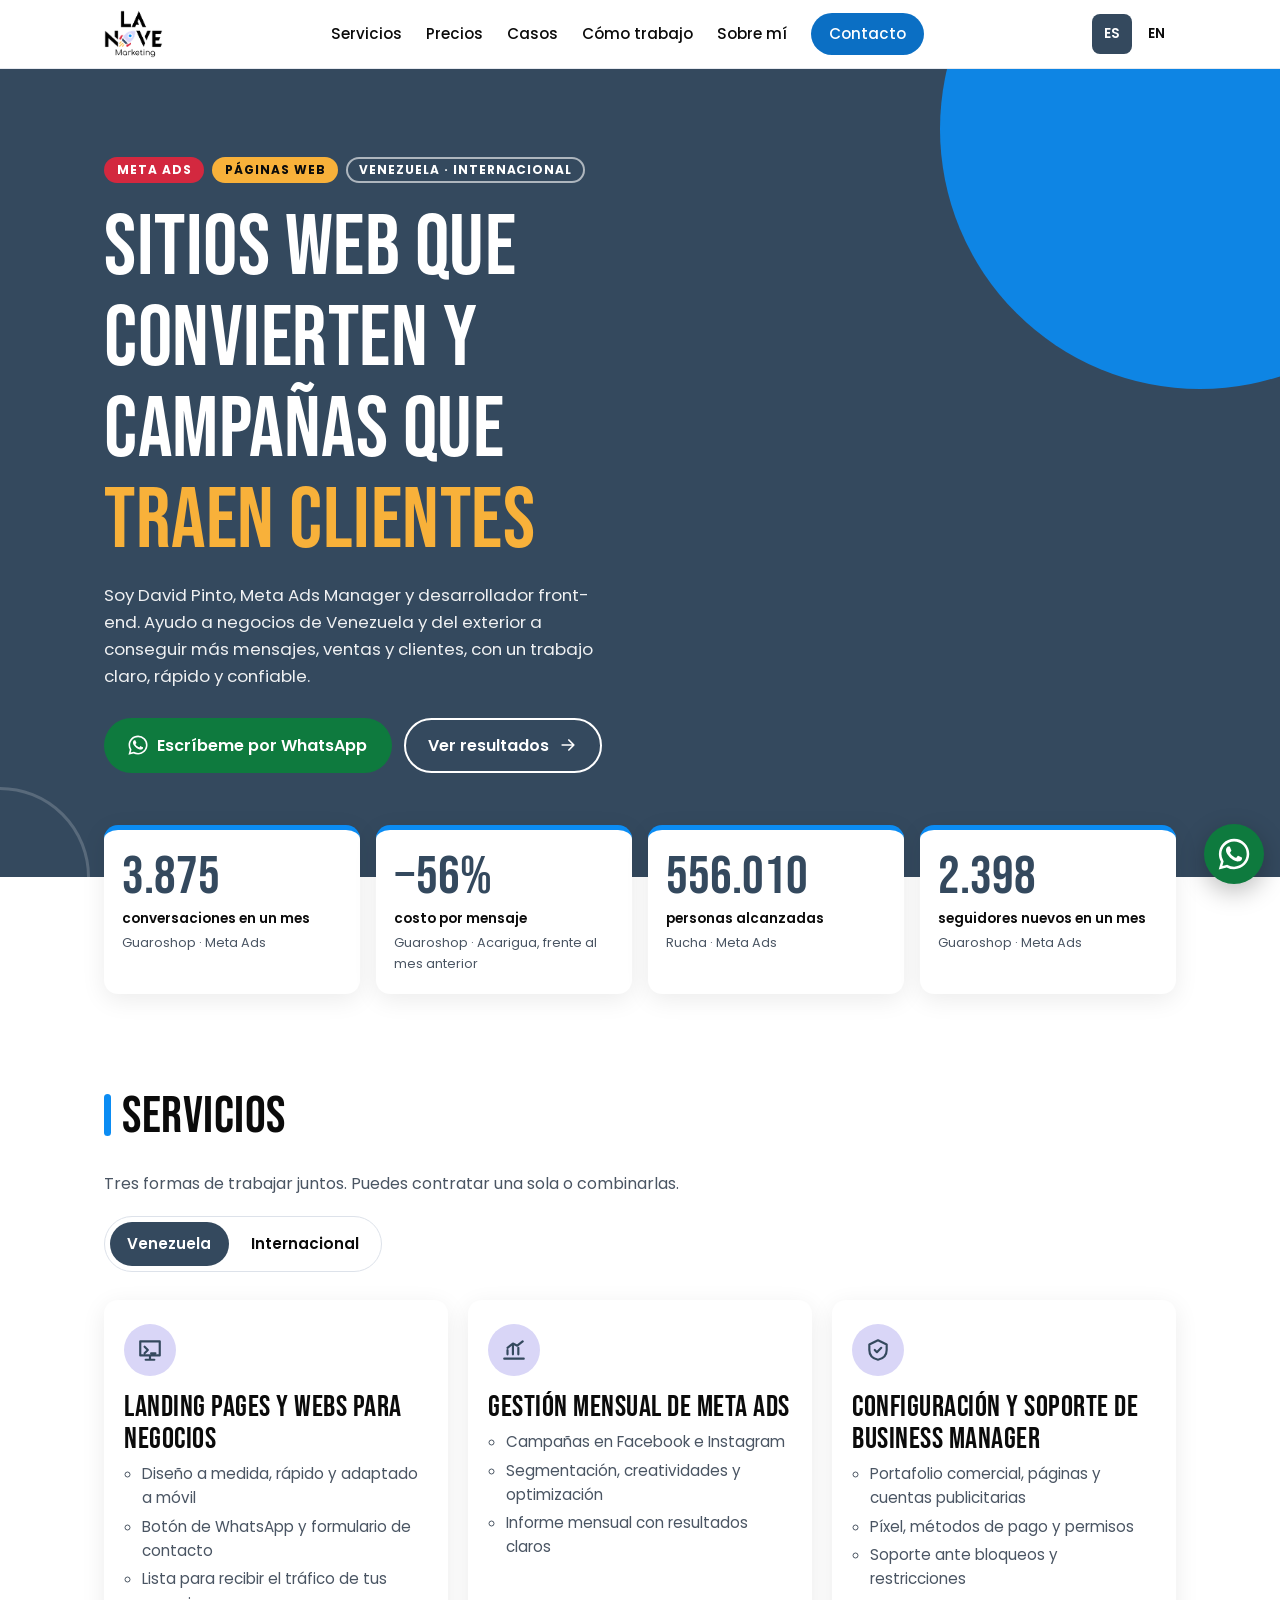
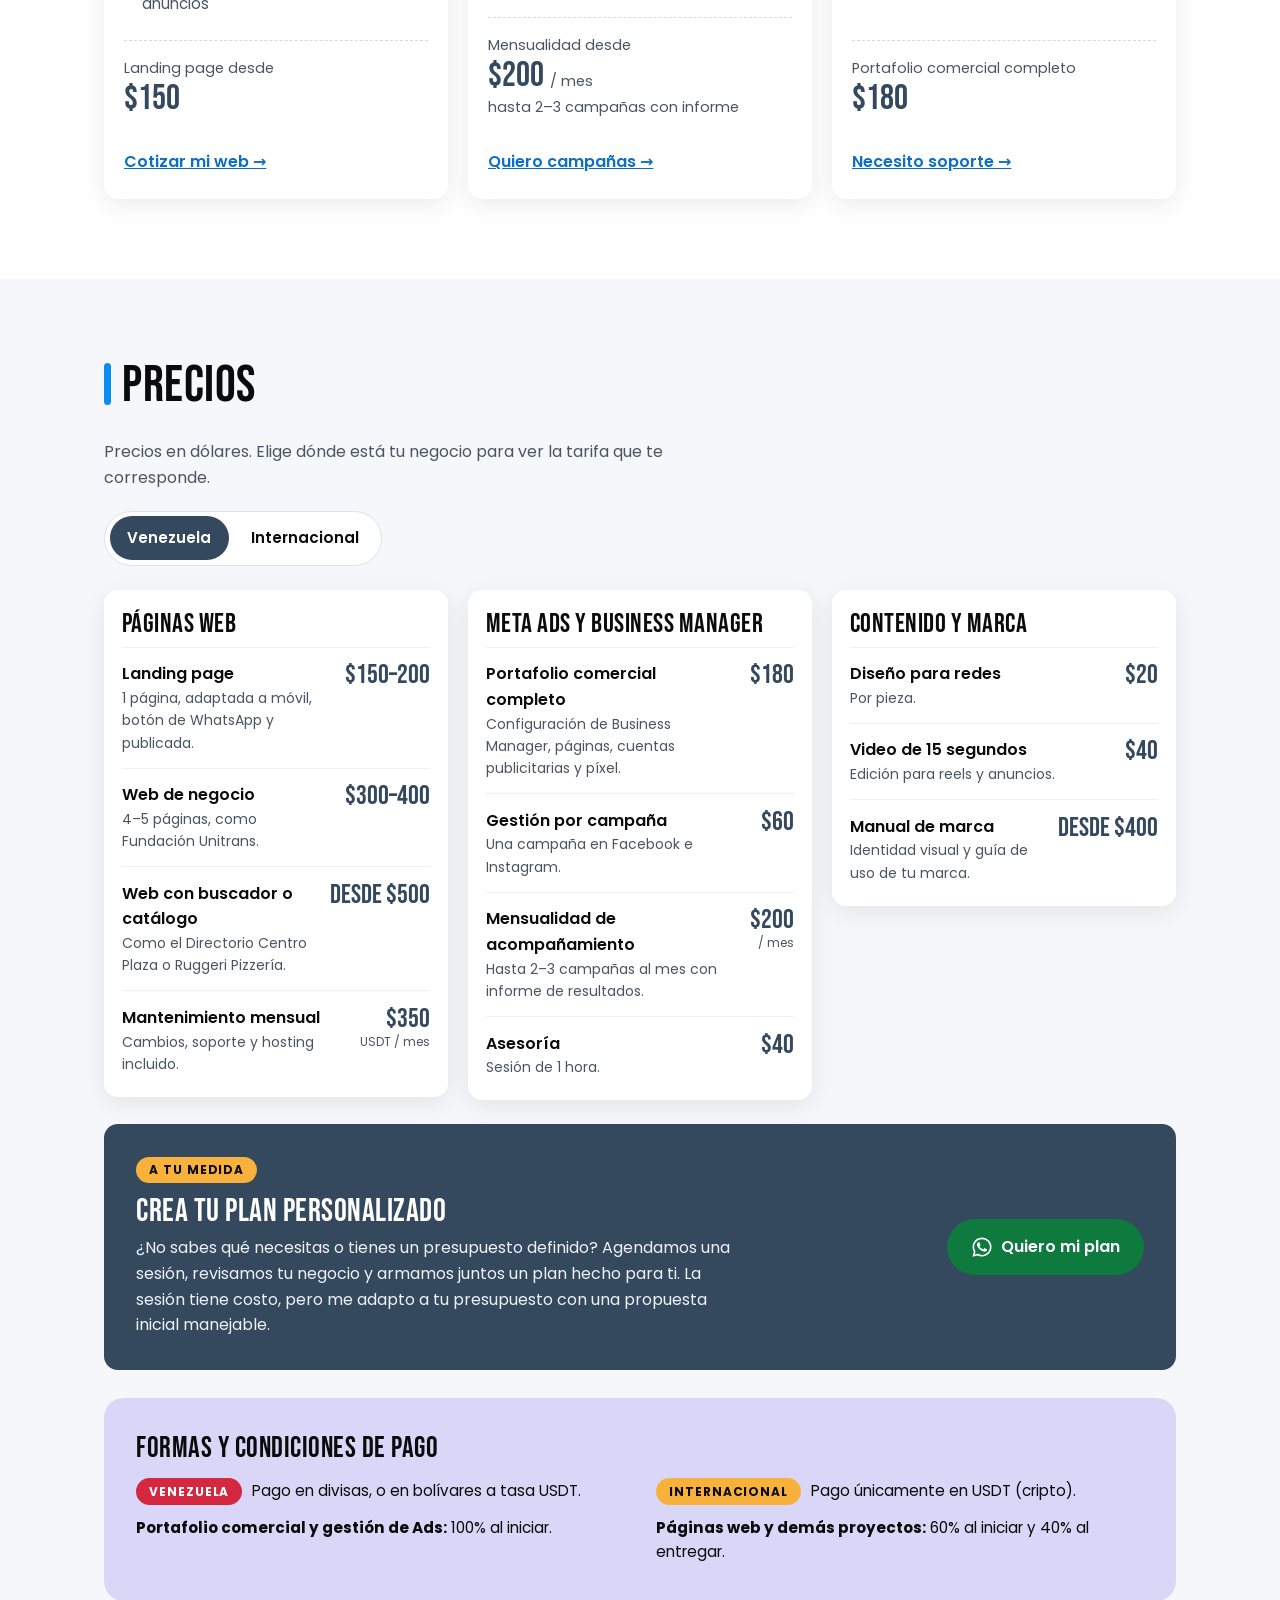
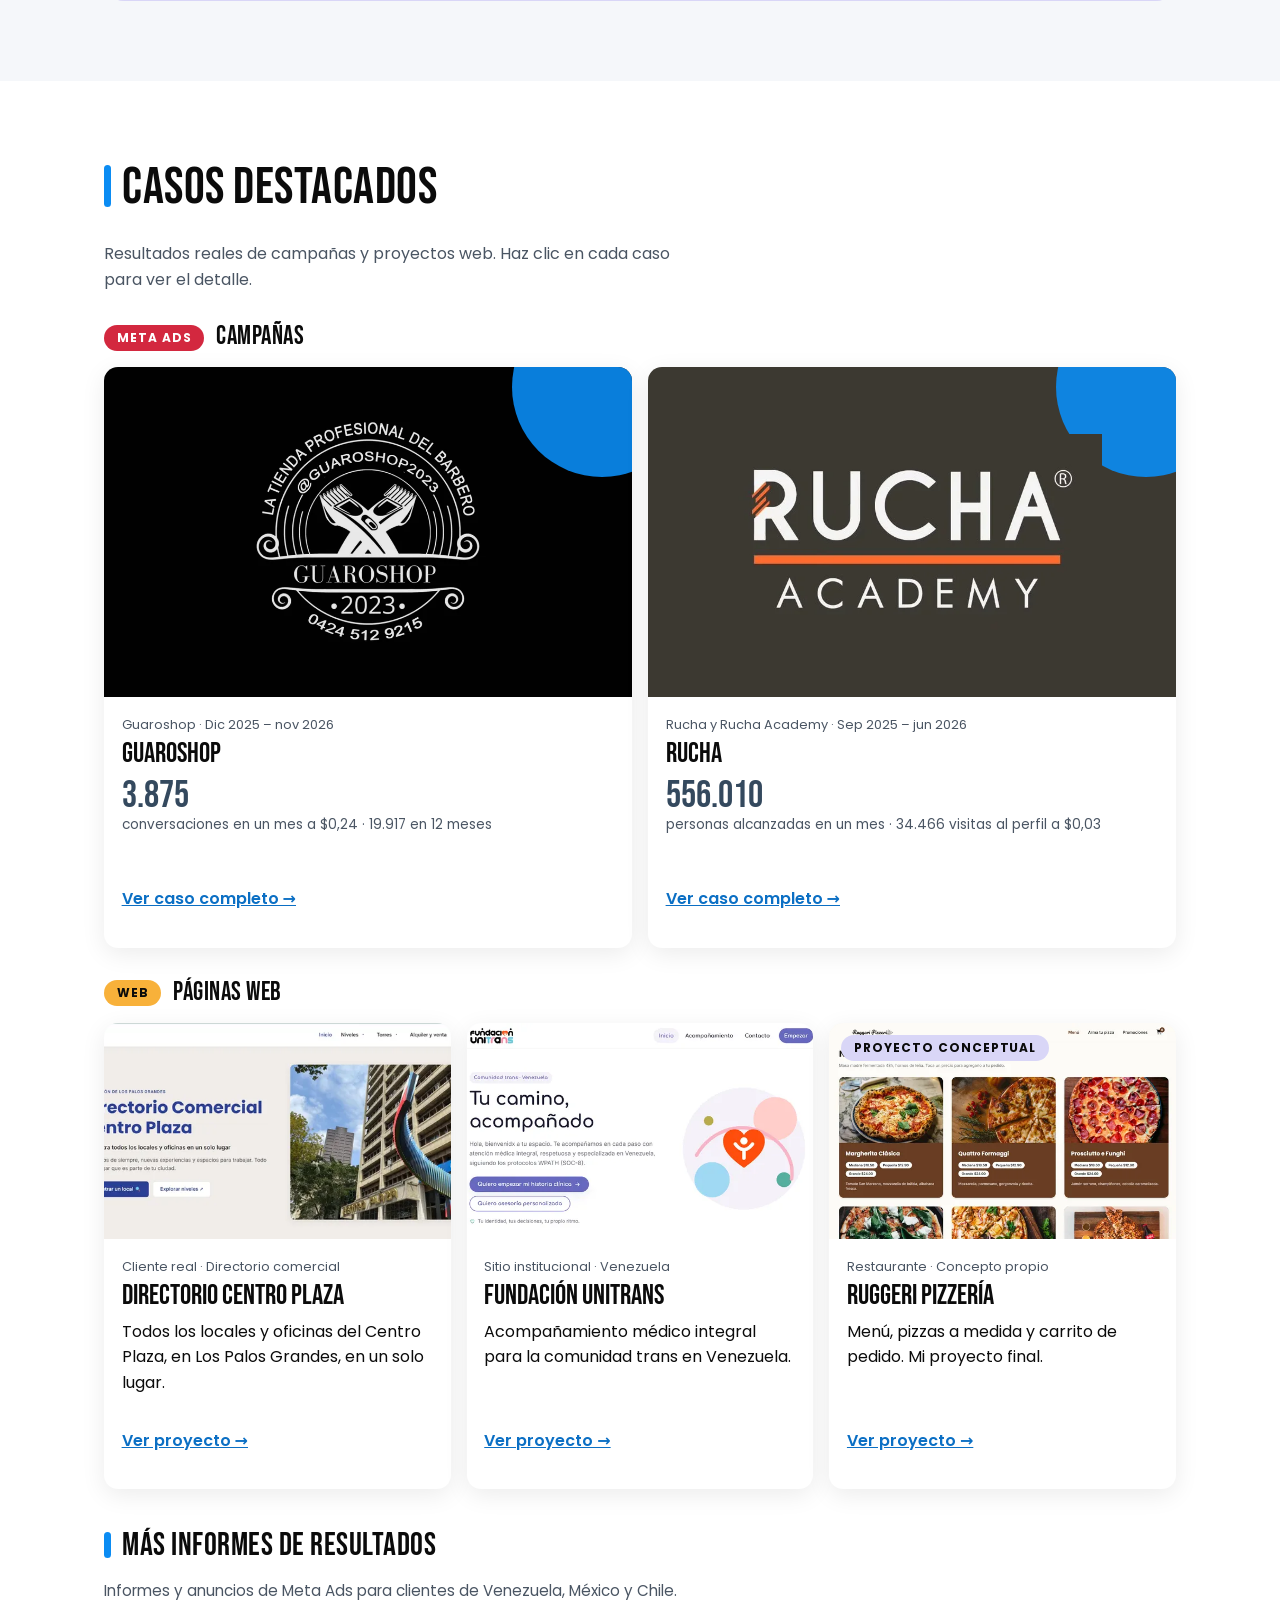
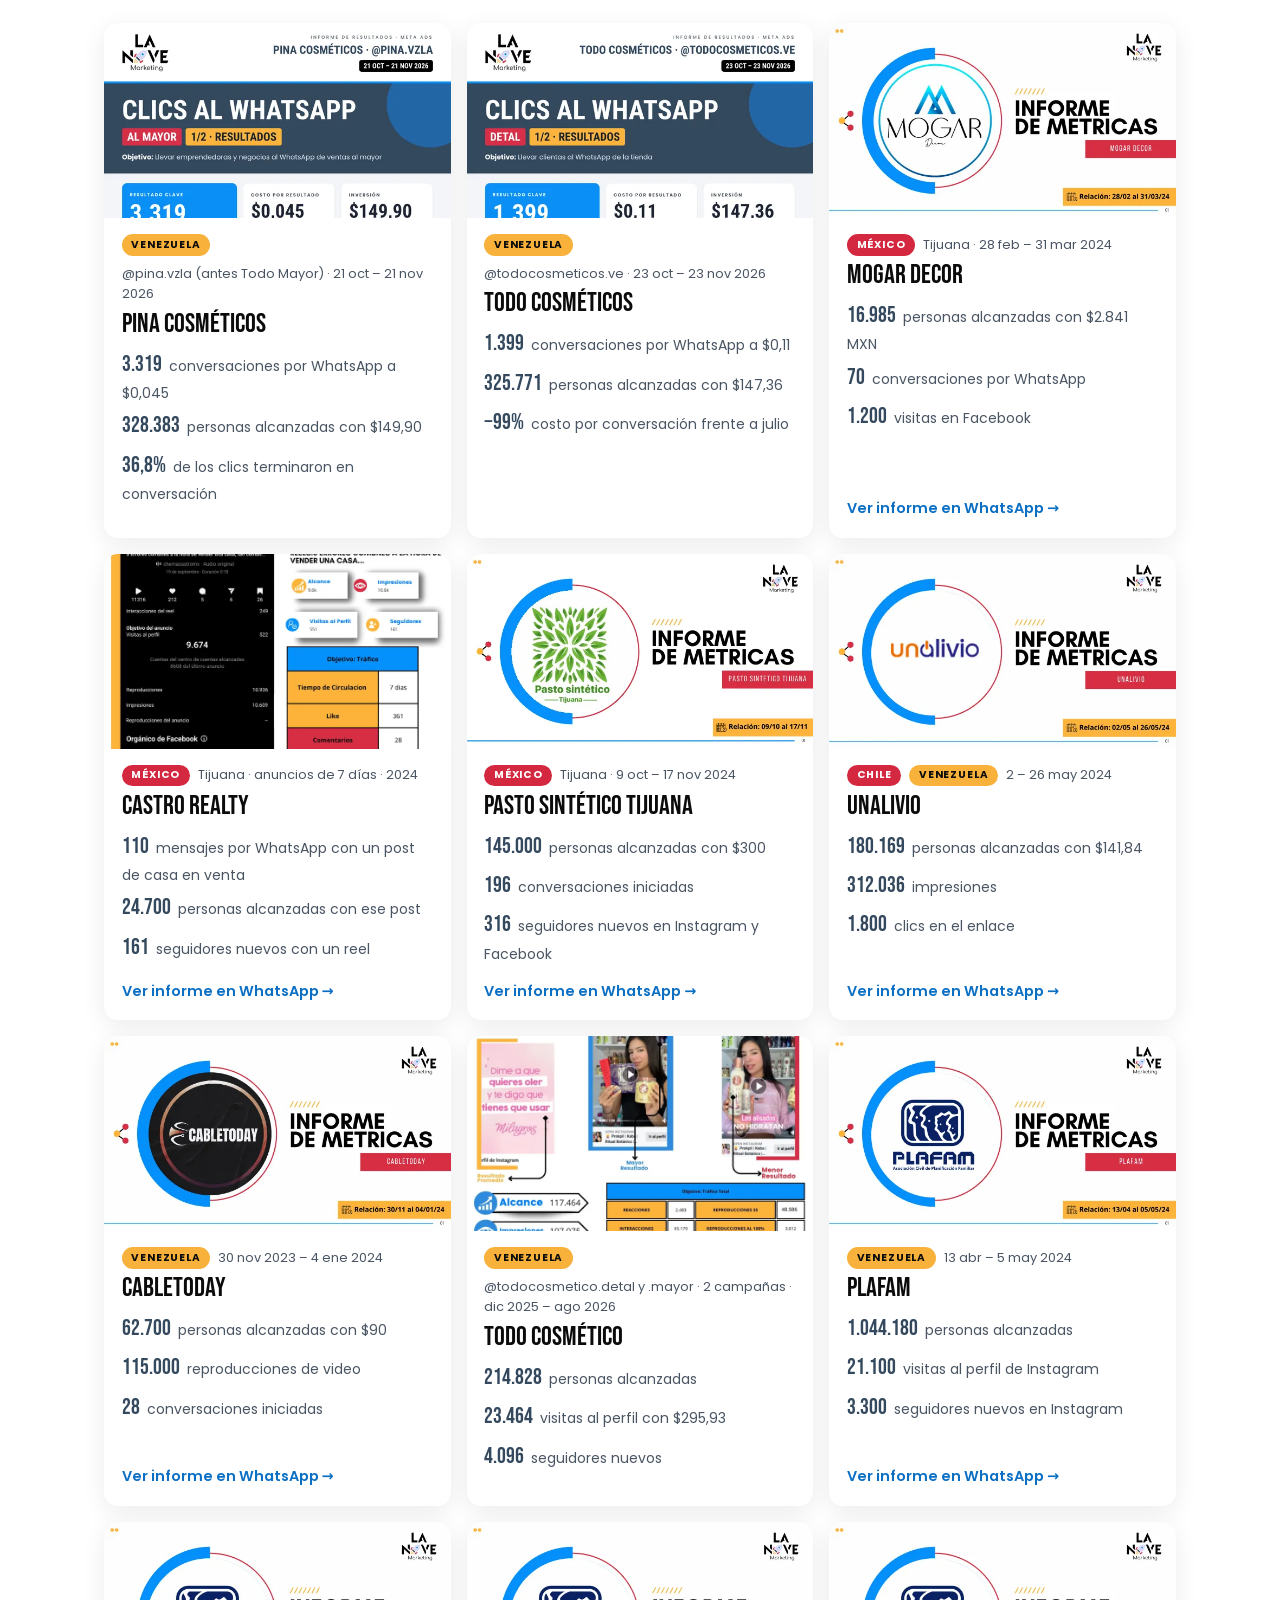
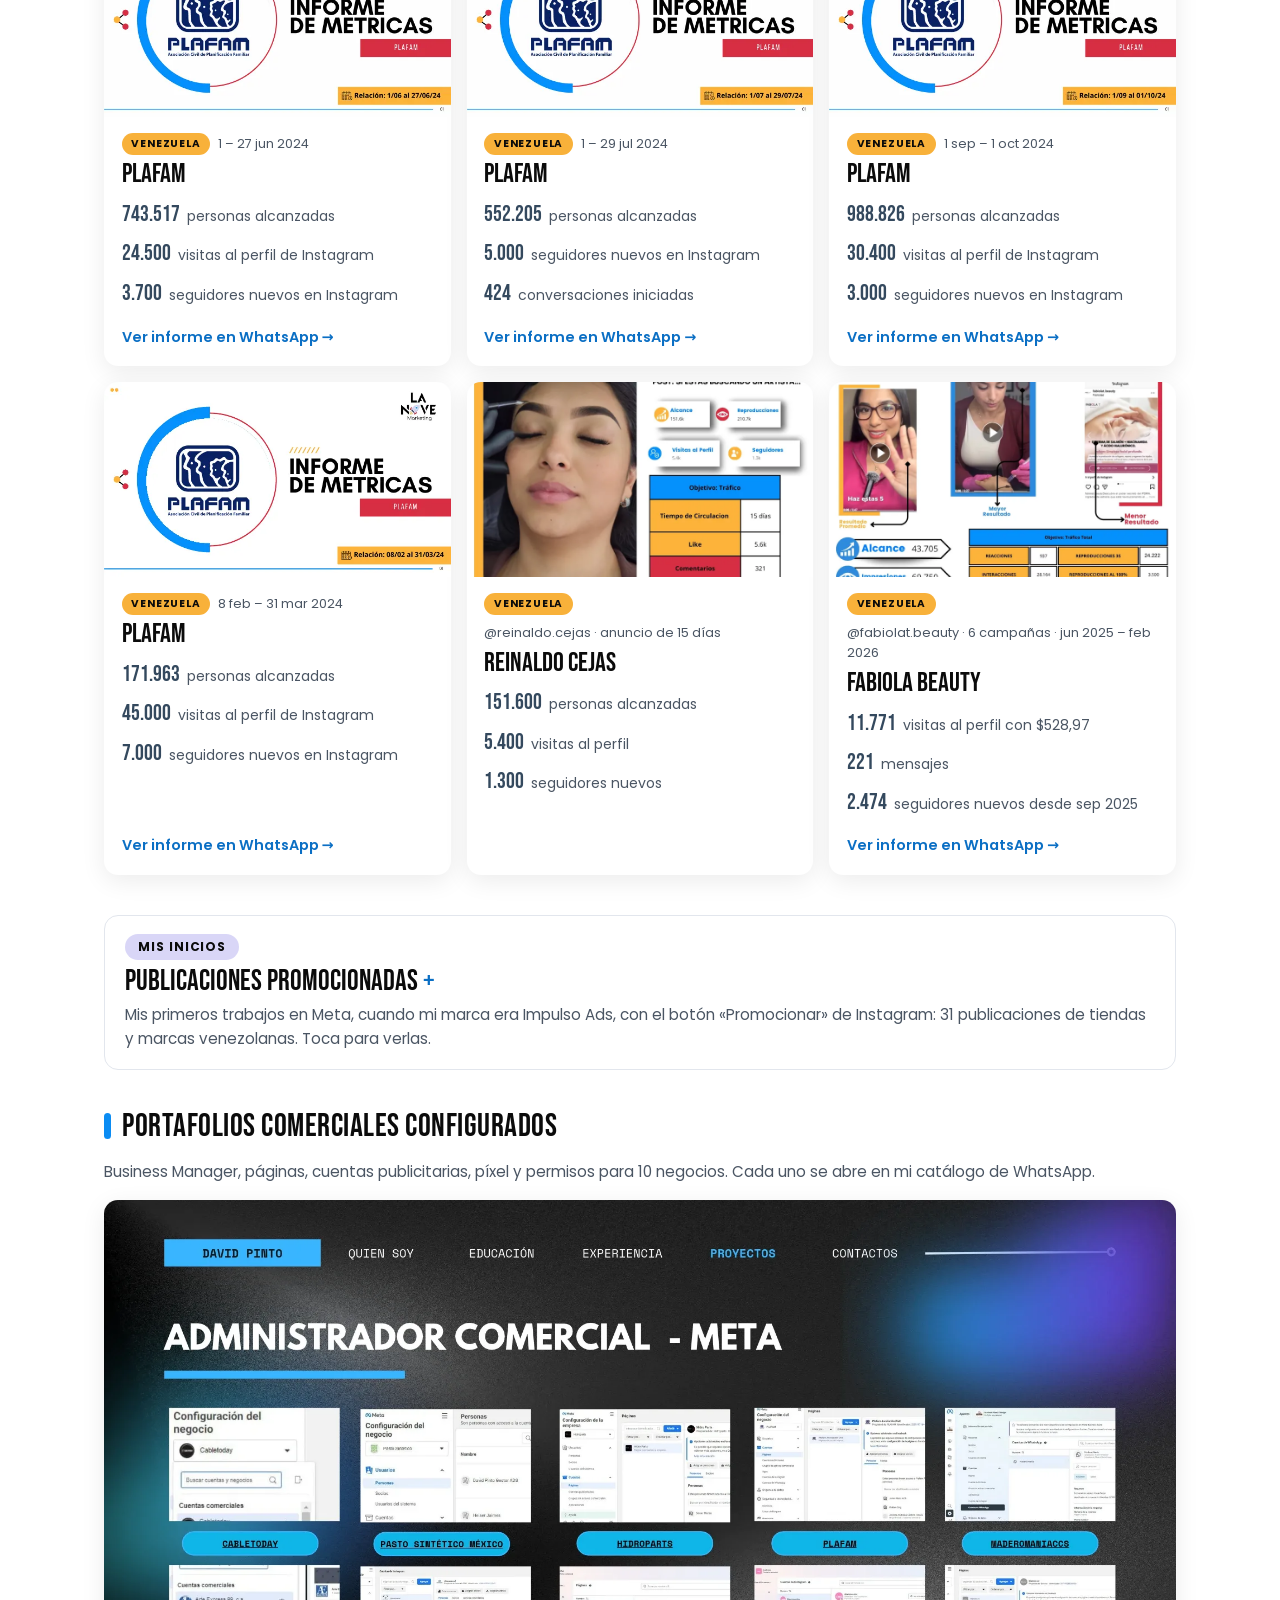
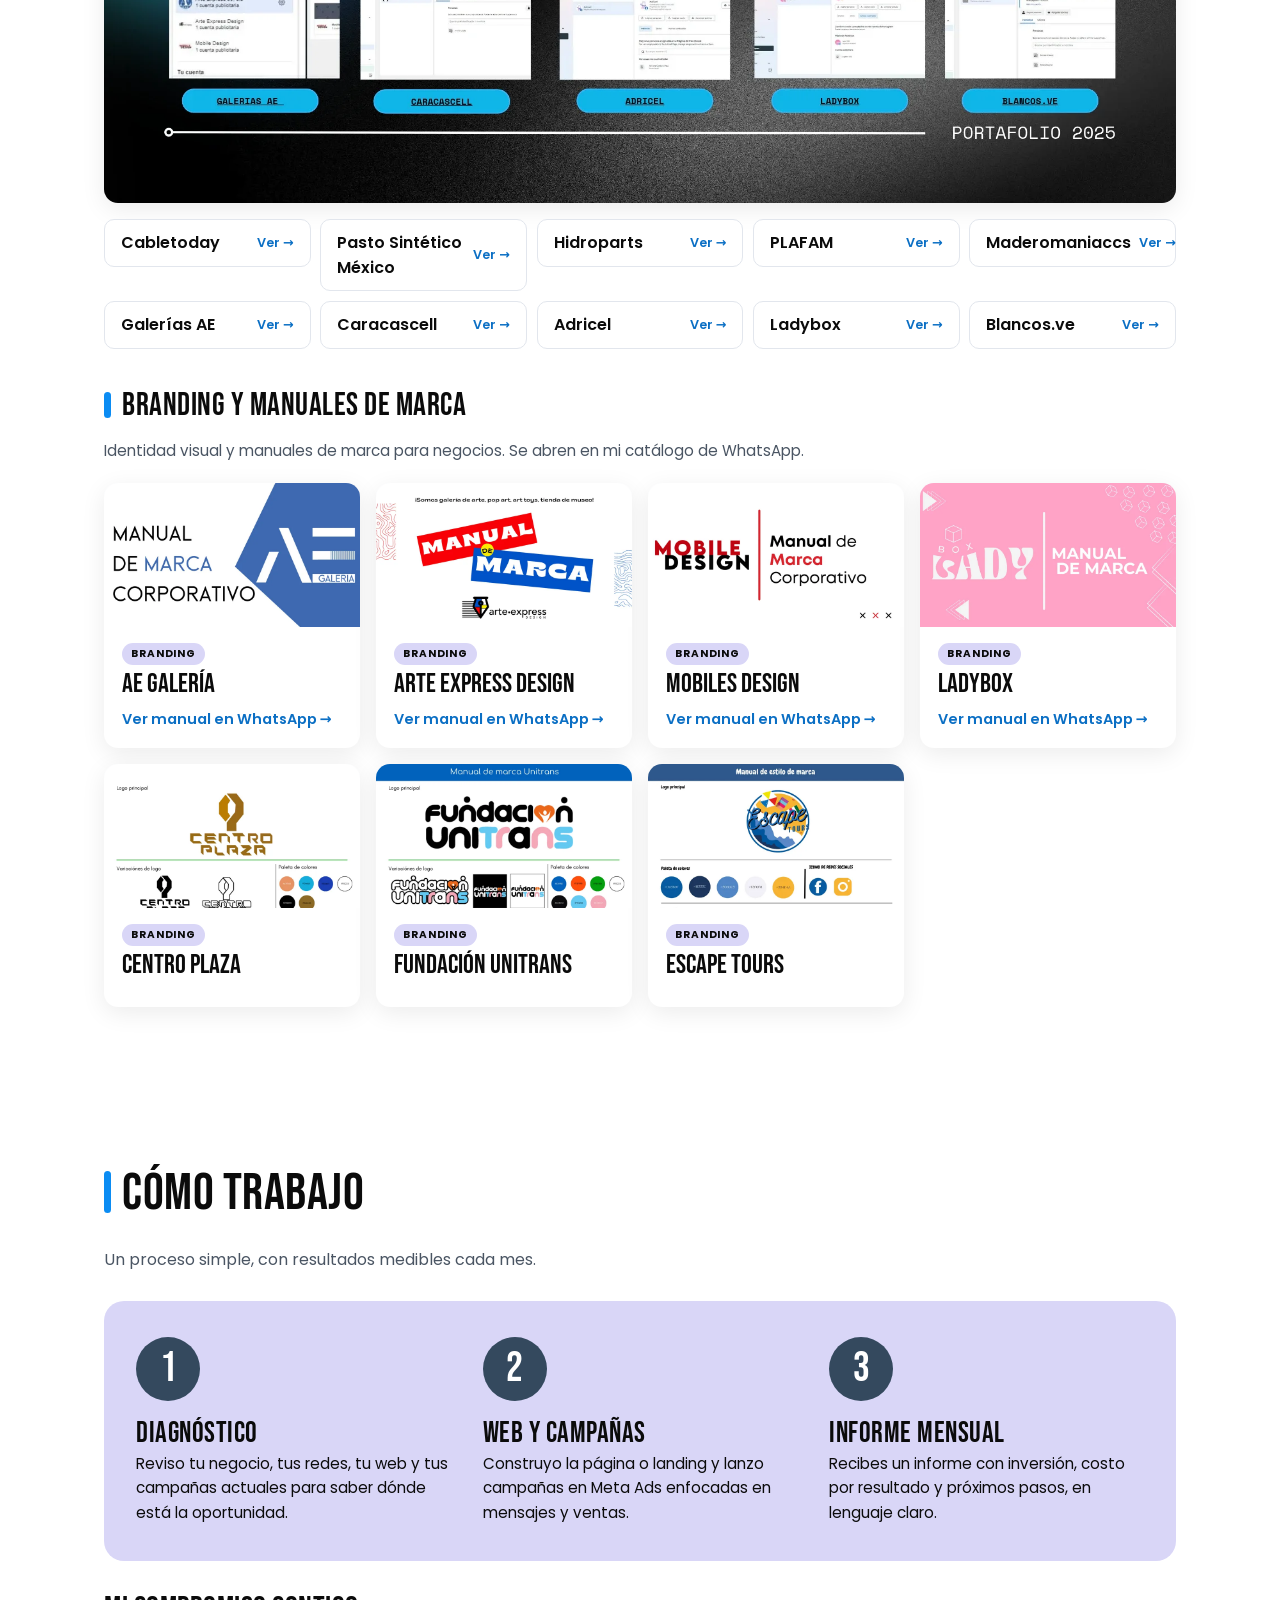
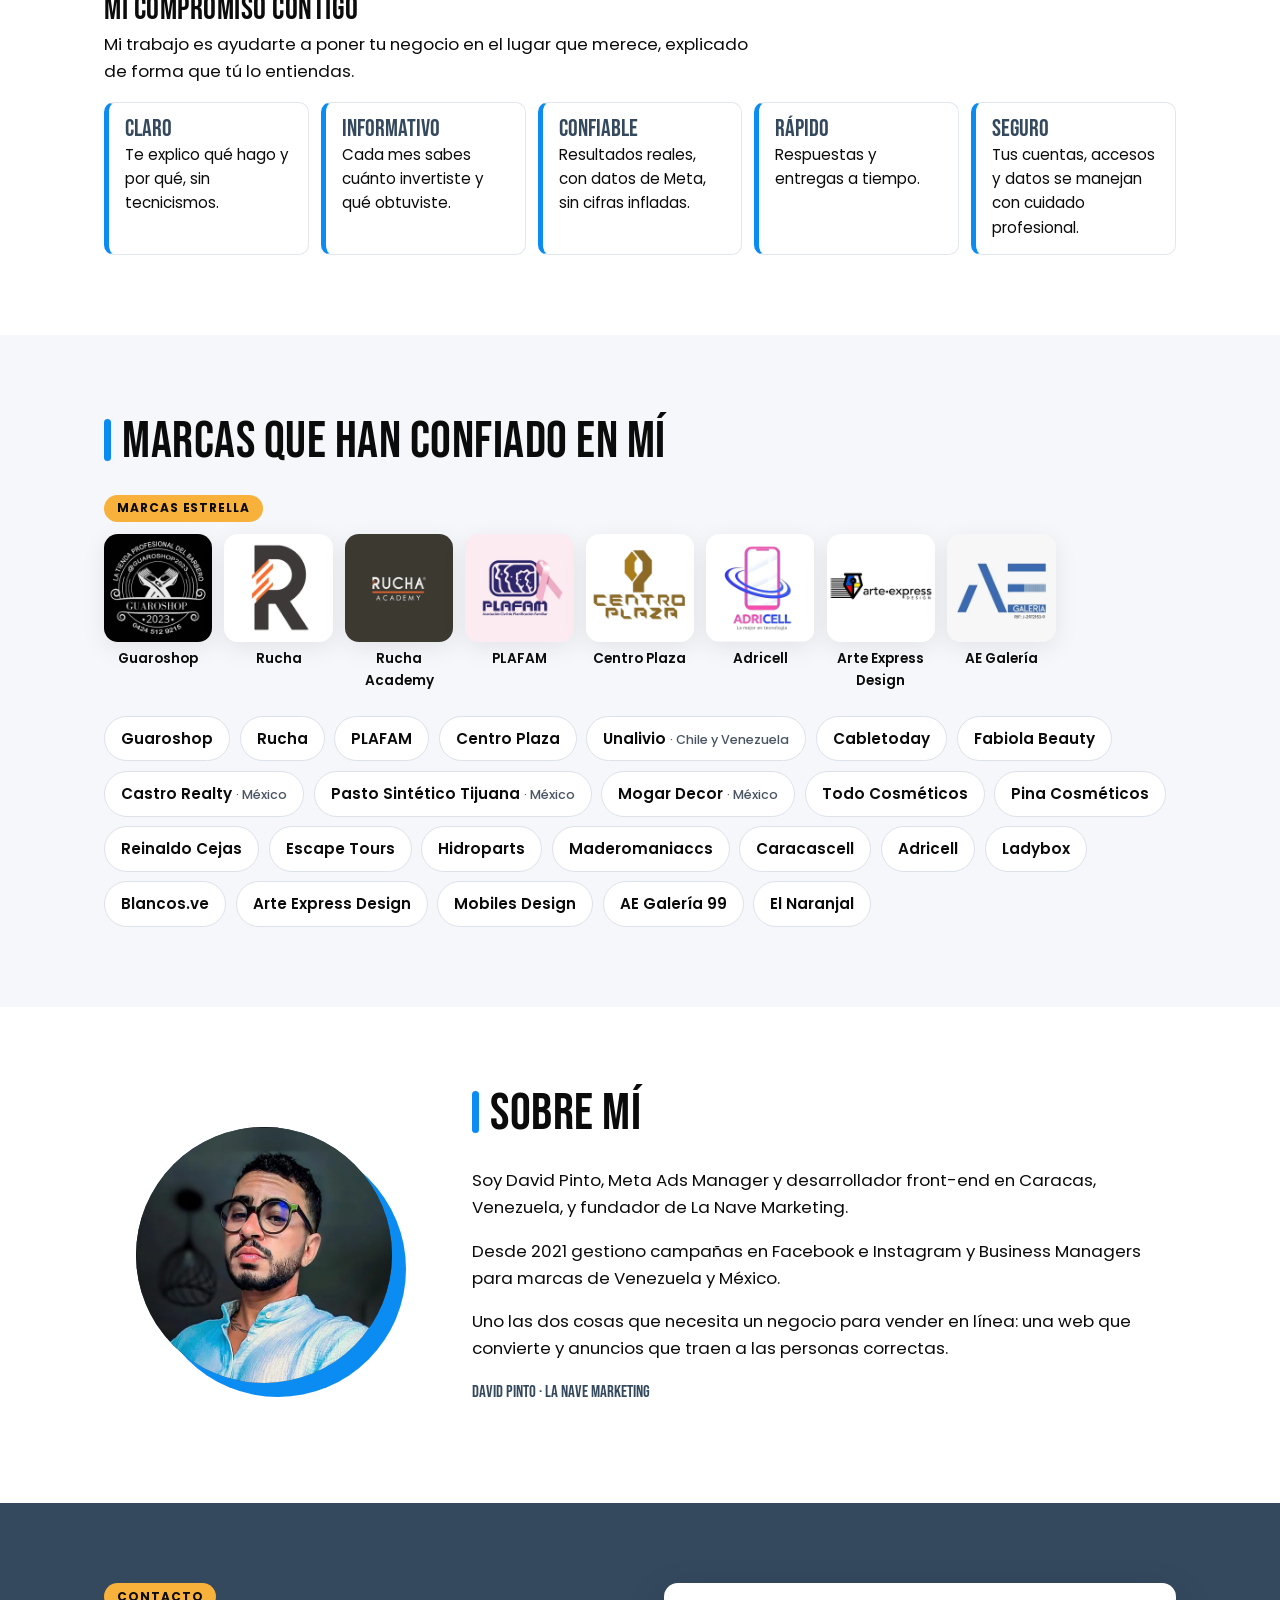
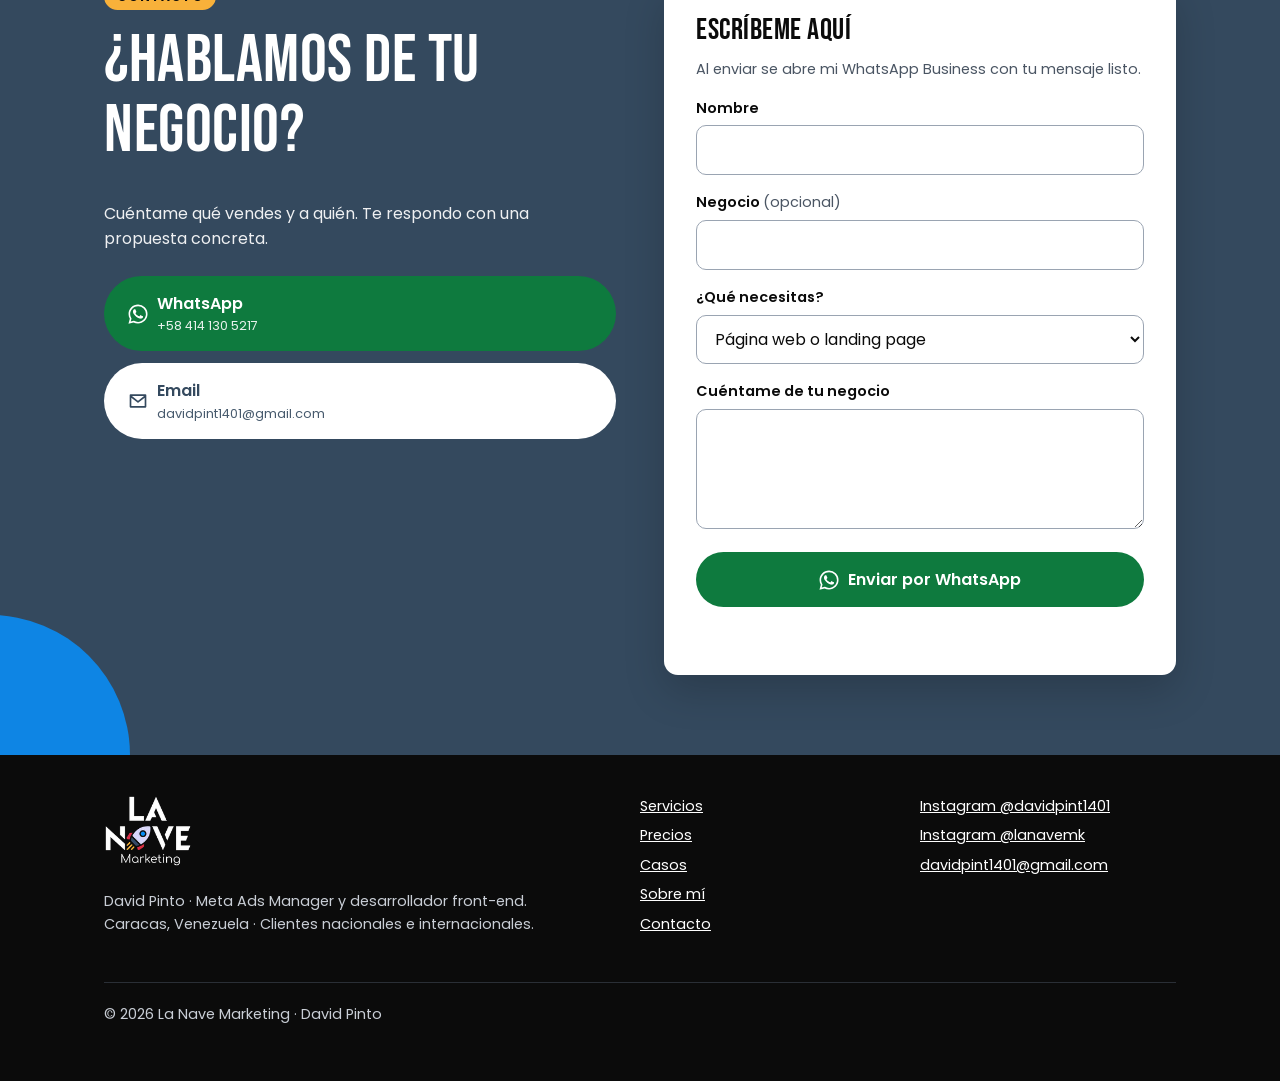
==== commit c89f8eea: "Nuevos resultados oct–nov 2026: Guaroshop (12 meses), Pina Cosméticos y Todo Cosméticos Co-Authored-" ====
--- a/index.html
+++ b/index.html
@@ -85,7 +85,11 @@
   </script>
        ============================================================ -->
 
+  <script>document.documentElement.classList.add('js', 'geo-pending')</script>
   <script src="/assets/js/main.js" defer></script>
+
+  <!-- Vercel Web Analytics -->
+  <script defer src="https://cdn.vercel-insights.com/v1/script.js"></script>
 </head>
 <body>
   <!-- Iconos reutilizables -->
@@ -343,9 +347,9 @@
             <li class="case-card">
               <div class="case-card__media cover cover--guaroshop"><img src="/assets/img/clientes/guaroshop.webp" alt="Logo de Guaroshop" width="480" height="480" loading="lazy"></div>
               <div class="case-card__body">
-                <p class="case-card__meta">Guaroshop · Dic 2025 – oct 2026</p>
+                <p class="case-card__meta">Guaroshop · Dic 2025 – nov 2026</p>
                 <h4>Guaroshop</h4>
-                <p class="case-card__kpi">3.875 <small>conversaciones en un mes a $0,24 · 17.560 en 11 meses</small></p>
+                <p class="case-card__kpi">3.875 <small>conversaciones en un mes a $0,24 · 19.917 en 12 meses</small></p>
                 <p class="case-card__link"><a href="/casos/guaroshop/">Ver caso completo →</a></p>
               </div>
             </li>
@@ -404,6 +408,26 @@
           <h3 class="section-title" id="informes-title" style="font-size:2rem">Más informes de resultados</h3>
           <p class="reports__intro">Informes y anuncios de Meta Ads para clientes de Venezuela, México y Chile.</p>
           <ul class="reports__grid">
+            <li class="report">
+              <div class="report__inner">
+                <div class="report__cover"><img src="/assets/img/informes/pina-2026-11.webp" alt="Portada del informe de resultados de Pina Cosméticos" width="640" height="360" loading="lazy"></div>
+                <div class="report__body">
+                  <p class="report__meta"><span class="pill pill--orange">Venezuela</span> @pina.vzla (antes Todo Mayor) · 21 oct – 21 nov 2026</p>
+                  <h4>Pina Cosméticos</h4>
+                  <ul class="report__kpis"><li><strong>3.319</strong> conversaciones por WhatsApp a $0,045</li><li><strong>328.383</strong> personas alcanzadas con $149,90</li><li><strong>36,8%</strong> de los clics terminaron en conversación</li></ul>
+                </div>
+              </div>
+            </li>
+            <li class="report">
+              <div class="report__inner">
+                <div class="report__cover"><img src="/assets/img/informes/todocosmeticos-2026-11.webp" alt="Portada del informe de resultados de Todo Cosméticos" width="640" height="360" loading="lazy"></div>
+                <div class="report__body">
+                  <p class="report__meta"><span class="pill pill--orange">Venezuela</span> @todocosmeticos.ve · 23 oct – 23 nov 2026</p>
+                  <h4>Todo Cosméticos</h4>
+                  <ul class="report__kpis"><li><strong>1.399</strong> conversaciones por WhatsApp a $0,11</li><li><strong>325.771</strong> personas alcanzadas con $147,36</li><li><strong>−99%</strong> costo por conversación frente a julio</li></ul>
+                </div>
+              </div>
+            </li>
             <li class="report">
               <a href="https://wa.me/p/27905666005746012/584141305217" target="_blank" rel="noopener">
                 <div class="report__cover"><img src="/assets/img/informes/mogar-decor-2024-03.webp" alt="Portada del informe de métricas de Mogar Decor" width="640" height="360" loading="lazy"></div>
@@ -597,7 +621,7 @@
           <h3 class="section-title" id="bm-title" style="font-size:2rem">Portafolios comerciales configurados</h3>
           <p class="reports__intro">Business Manager, páginas, cuentas publicitarias, píxel y permisos para 10 negocios. Cada uno se abre en mi catálogo de WhatsApp.</p>
           <figure class="shot shot--wide">
-            <img src="/assets/img/casos/portafolios-comerciales.webp" alt="Capturas de los portafolios comerciales de Meta configurados para Cabletoday, Pasto Sintético México, Hidroparts, PLAFAM, Maderomaniaccs, Galerías AE, Caracascell, Adricel, Ladybox y Blancos.ve" width="1920" height="1080" loading="lazy">
+            <img src="/assets/img/casos/portafolios-comerciales-2025.webp" alt="Capturas de los portafolios comerciales de Meta configurados para Cabletoday, Pasto Sintético México, Hidroparts, PLAFAM, Maderomaniaccs, Galerías AE, Caracascell, Adricel, Ladybox y Blancos.ve" width="1920" height="1080" loading="lazy">
           </figure>
           <ul class="bm-list">
             <li><a href="https://wa.me/p/6360758140688546/584141305217" target="_blank" rel="noopener"><span>Cabletoday</span> <span class="flag">Ver →</span></a></li>
@@ -762,7 +786,8 @@
           <li>Castro Realty <small>· México</small></li>
           <li>Pasto Sintético Tijuana <small>· México</small></li>
           <li>Mogar Decor <small>· México</small></li>
-          <li>Todo Cosmético</li>
+          <li>Todo Cosméticos</li>
+          <li>Pina Cosméticos</li>
           <li>Reinaldo Cejas</li>
           <li>Escape Tours</li>
           <li>Hidroparts</li>
--- a/assets/css/styles.css
+++ b/assets/css/styles.css
@@ -754,6 +754,9 @@
 /* Selector de región de precios (Venezuela / Internacional) */
 html[data-region="ve"] [data-show="int"],
 html[data-region="int"] [data-show="ve"] { display: none; }
+/* Mientras se detecta el país no se muestra ningún precio ni el selector */
+html.geo-pending [data-show],
+html.geo-pending .region-switch { visibility: hidden; }
 .region-switch {
   display: none;              /* solo visible con JavaScript */
   gap: .25rem;
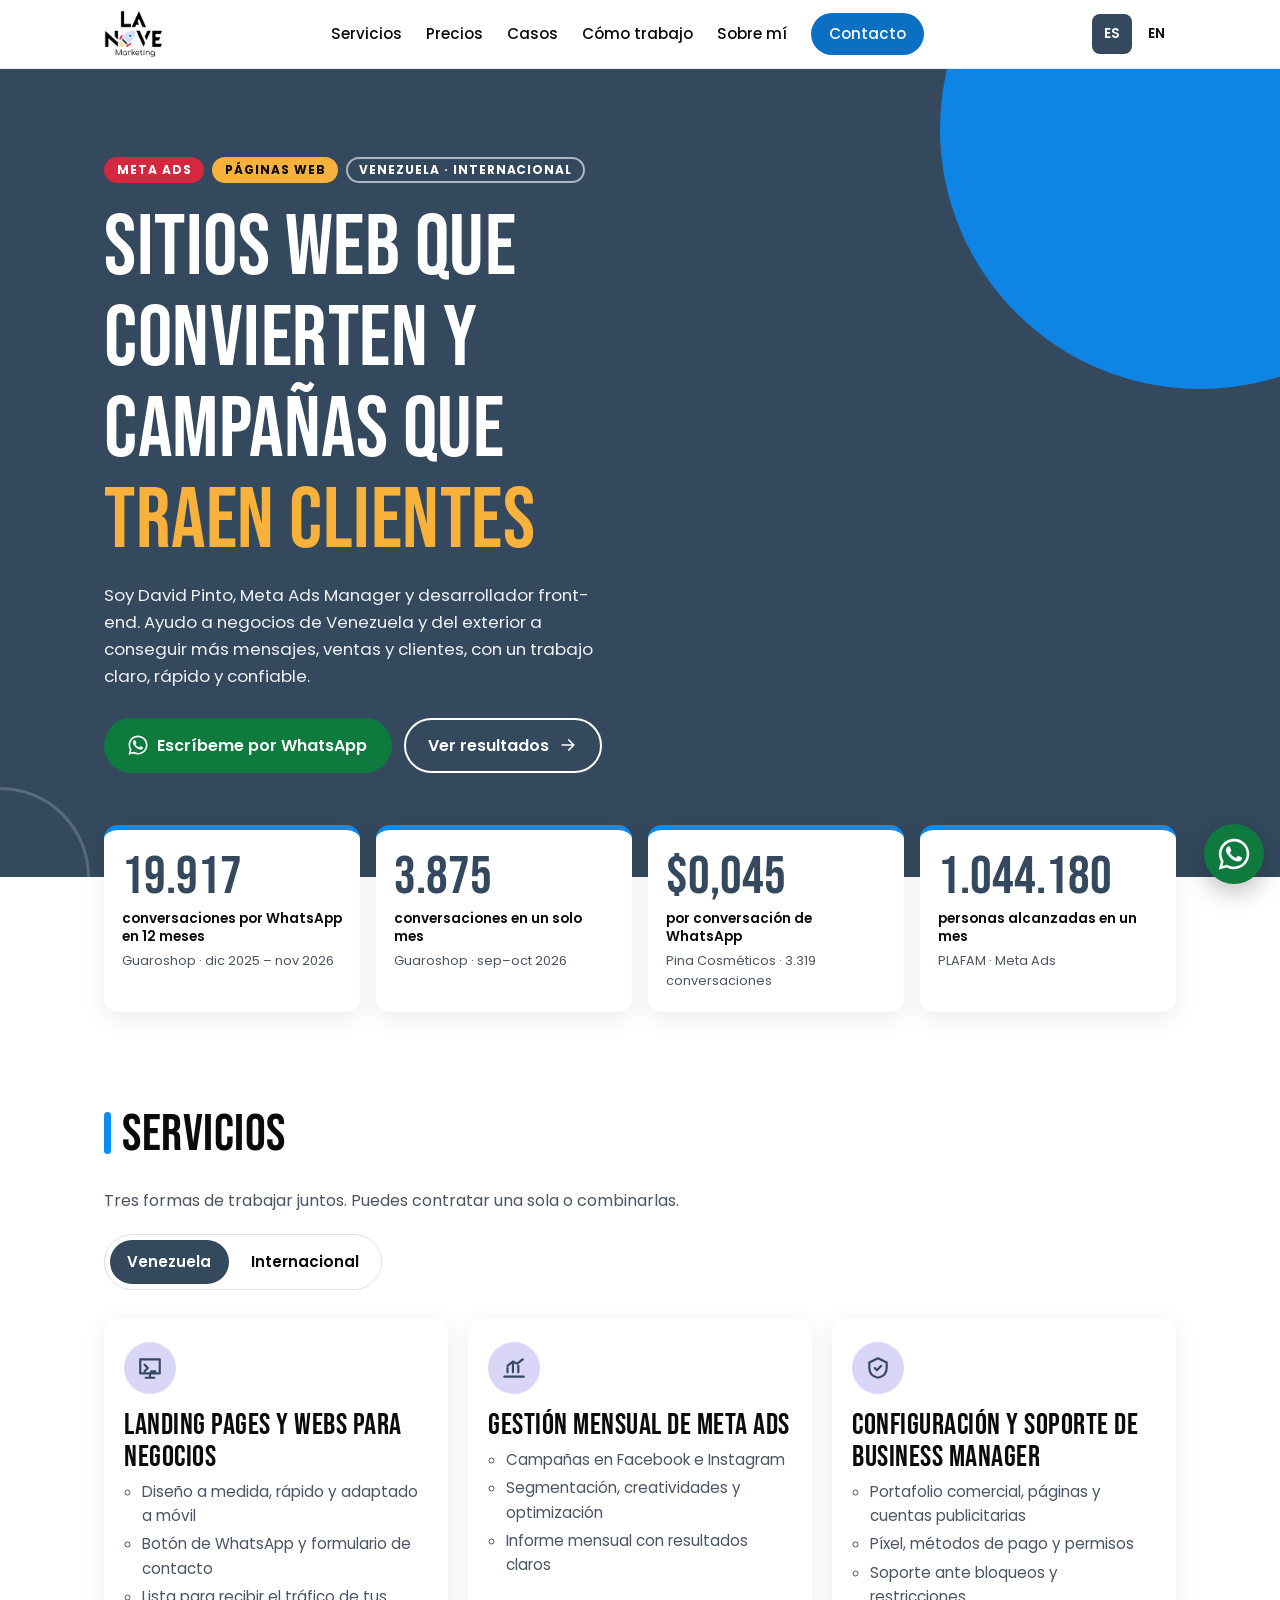
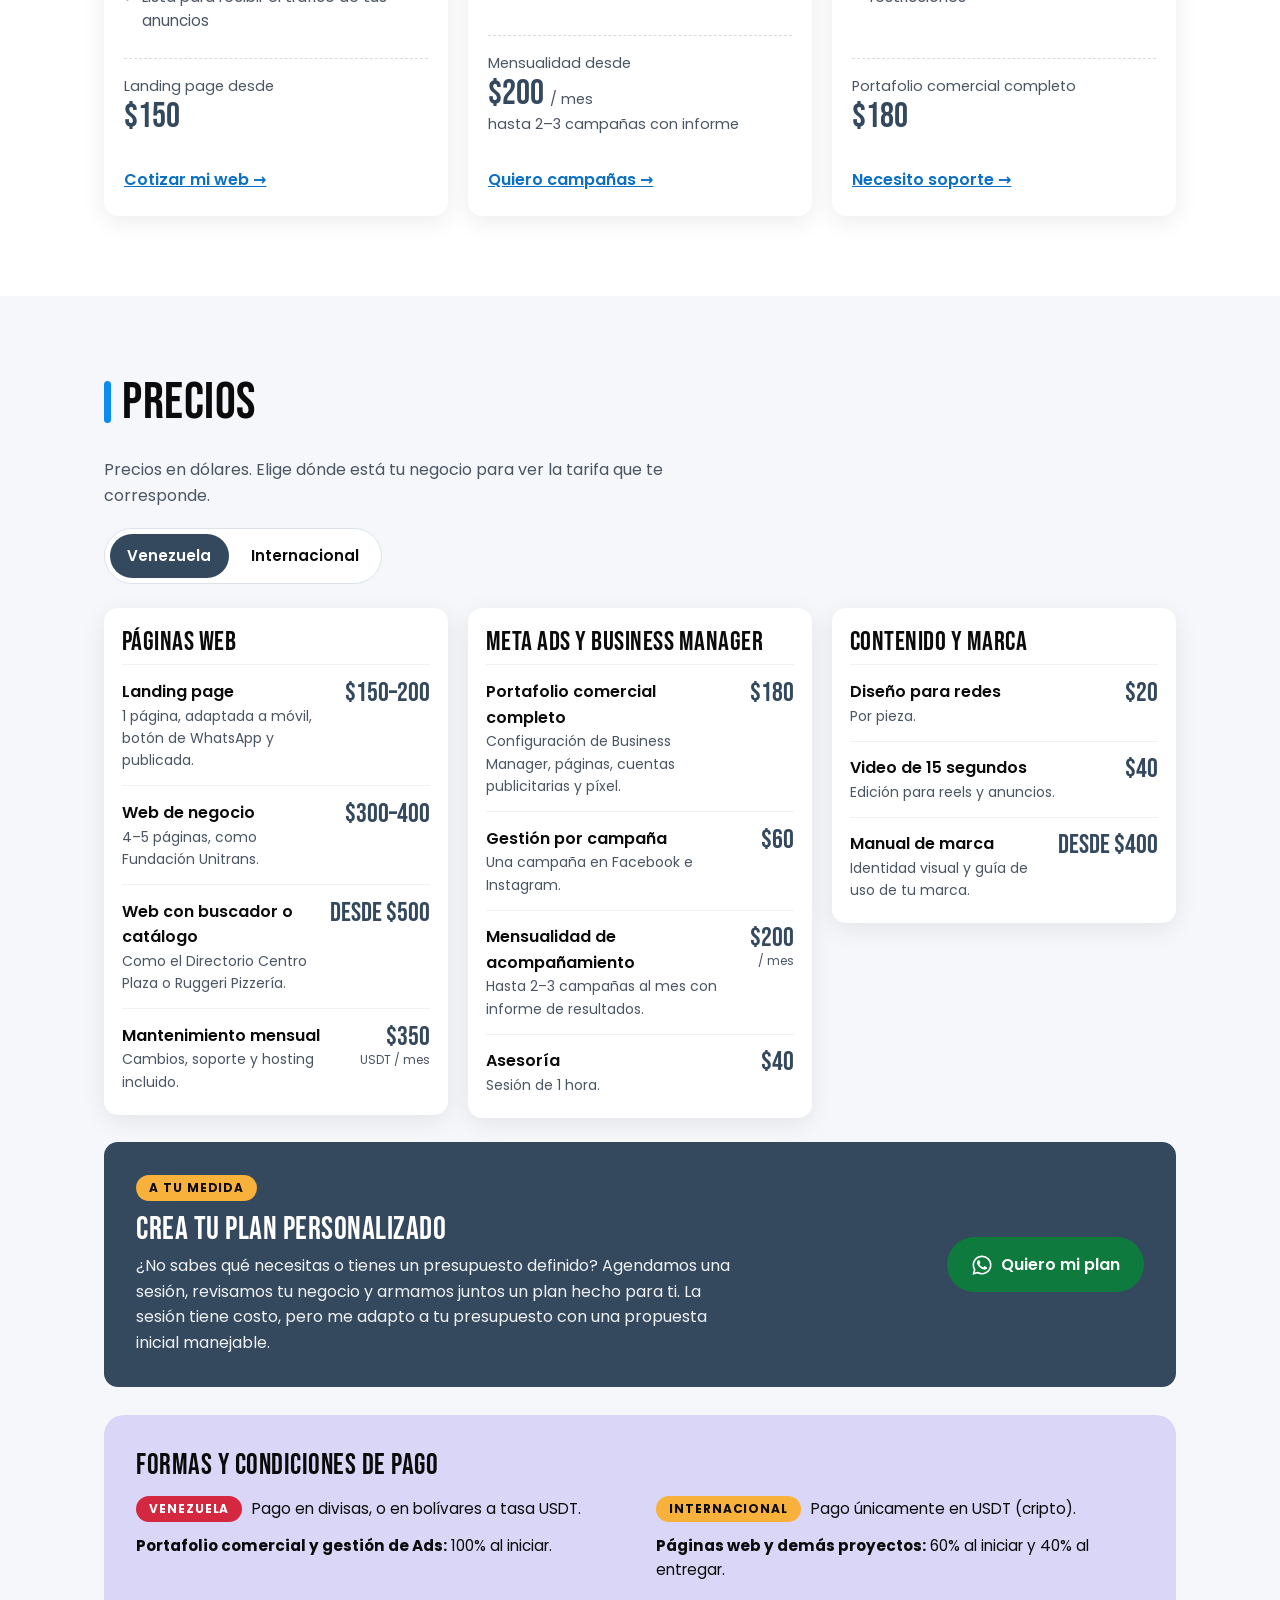
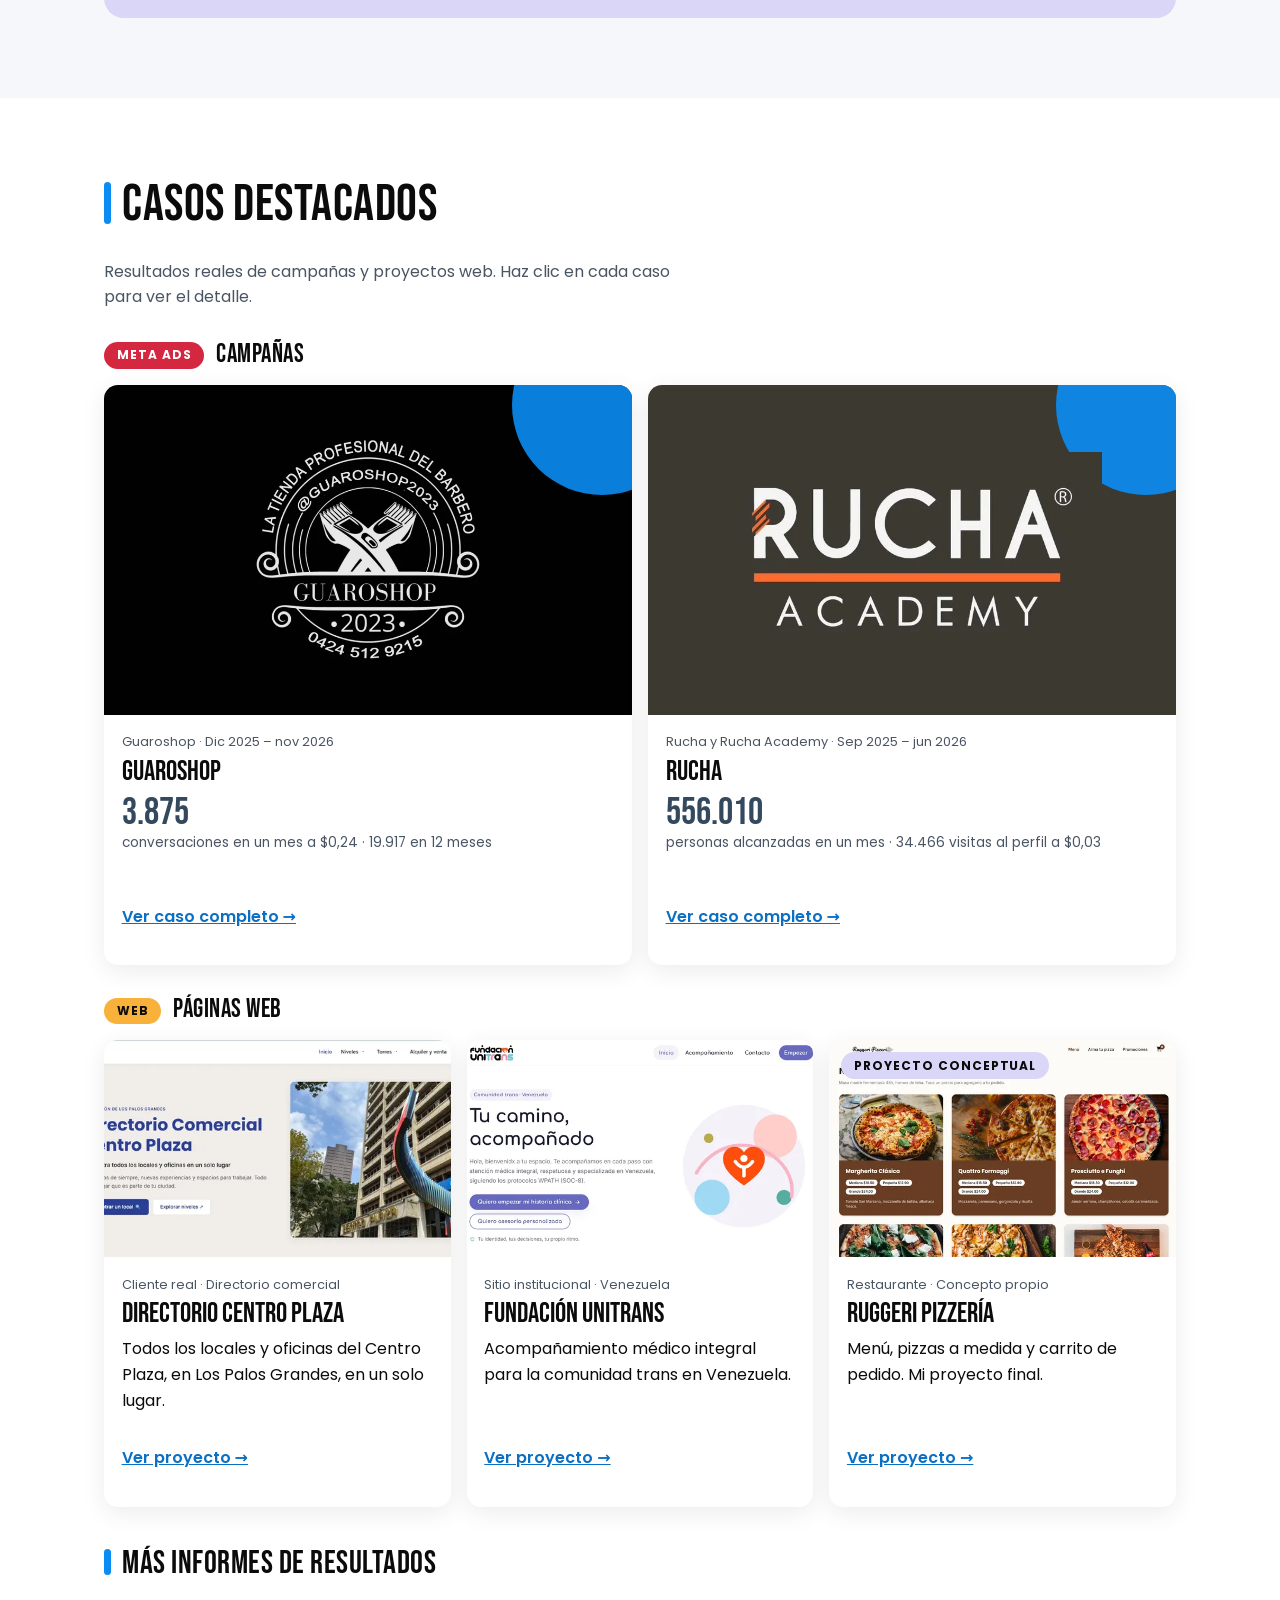
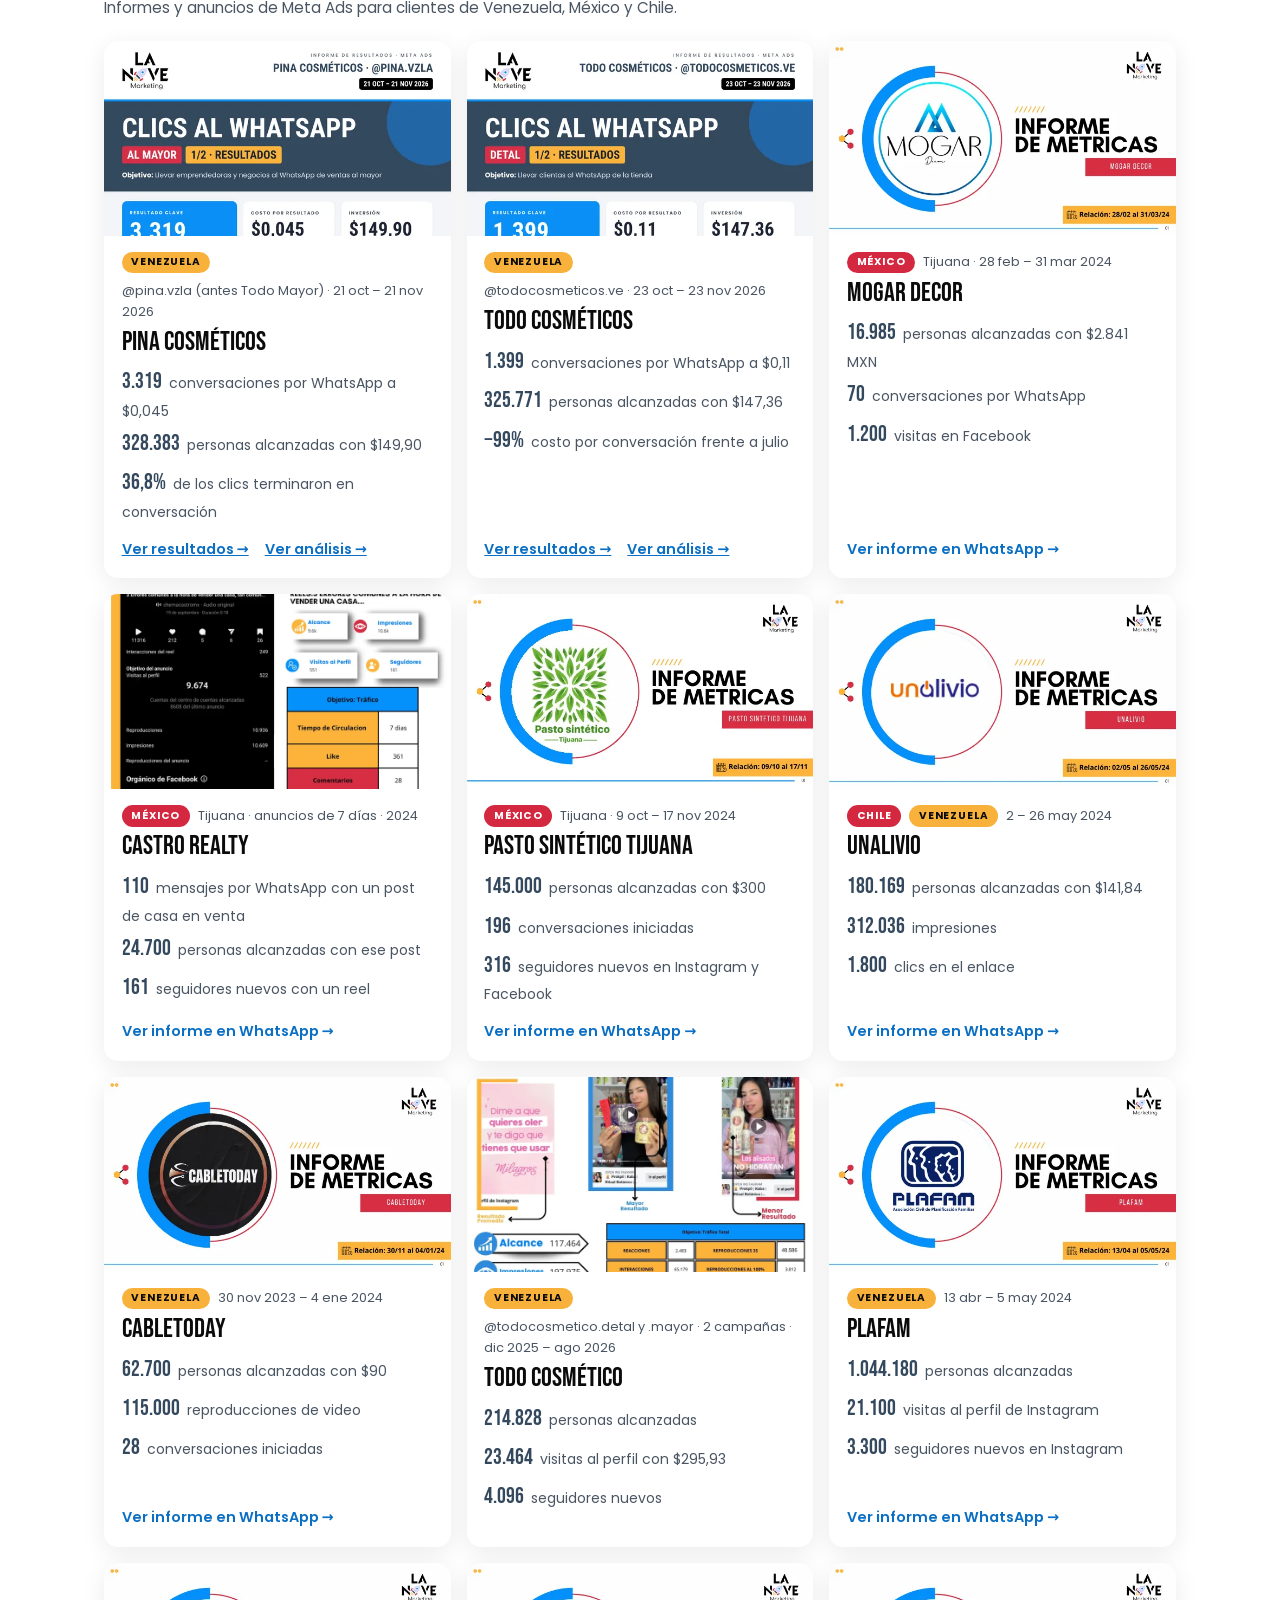
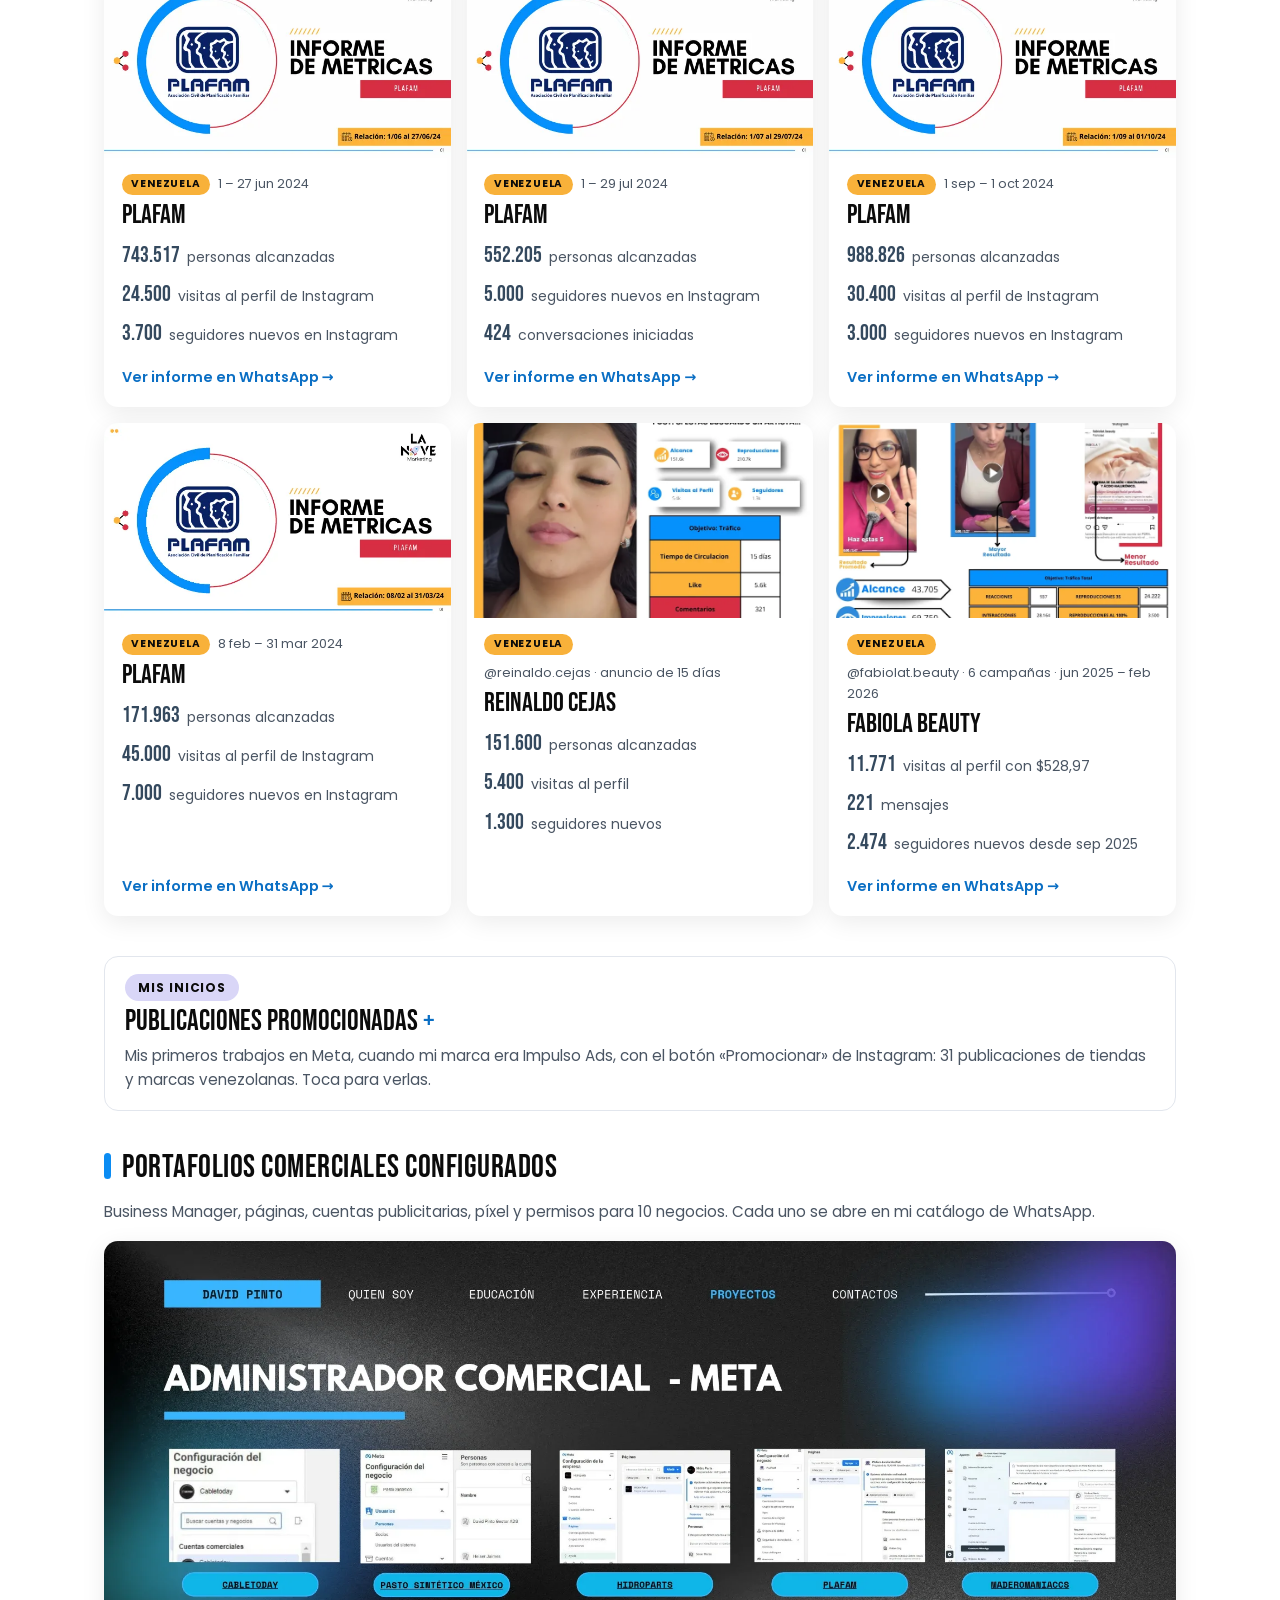
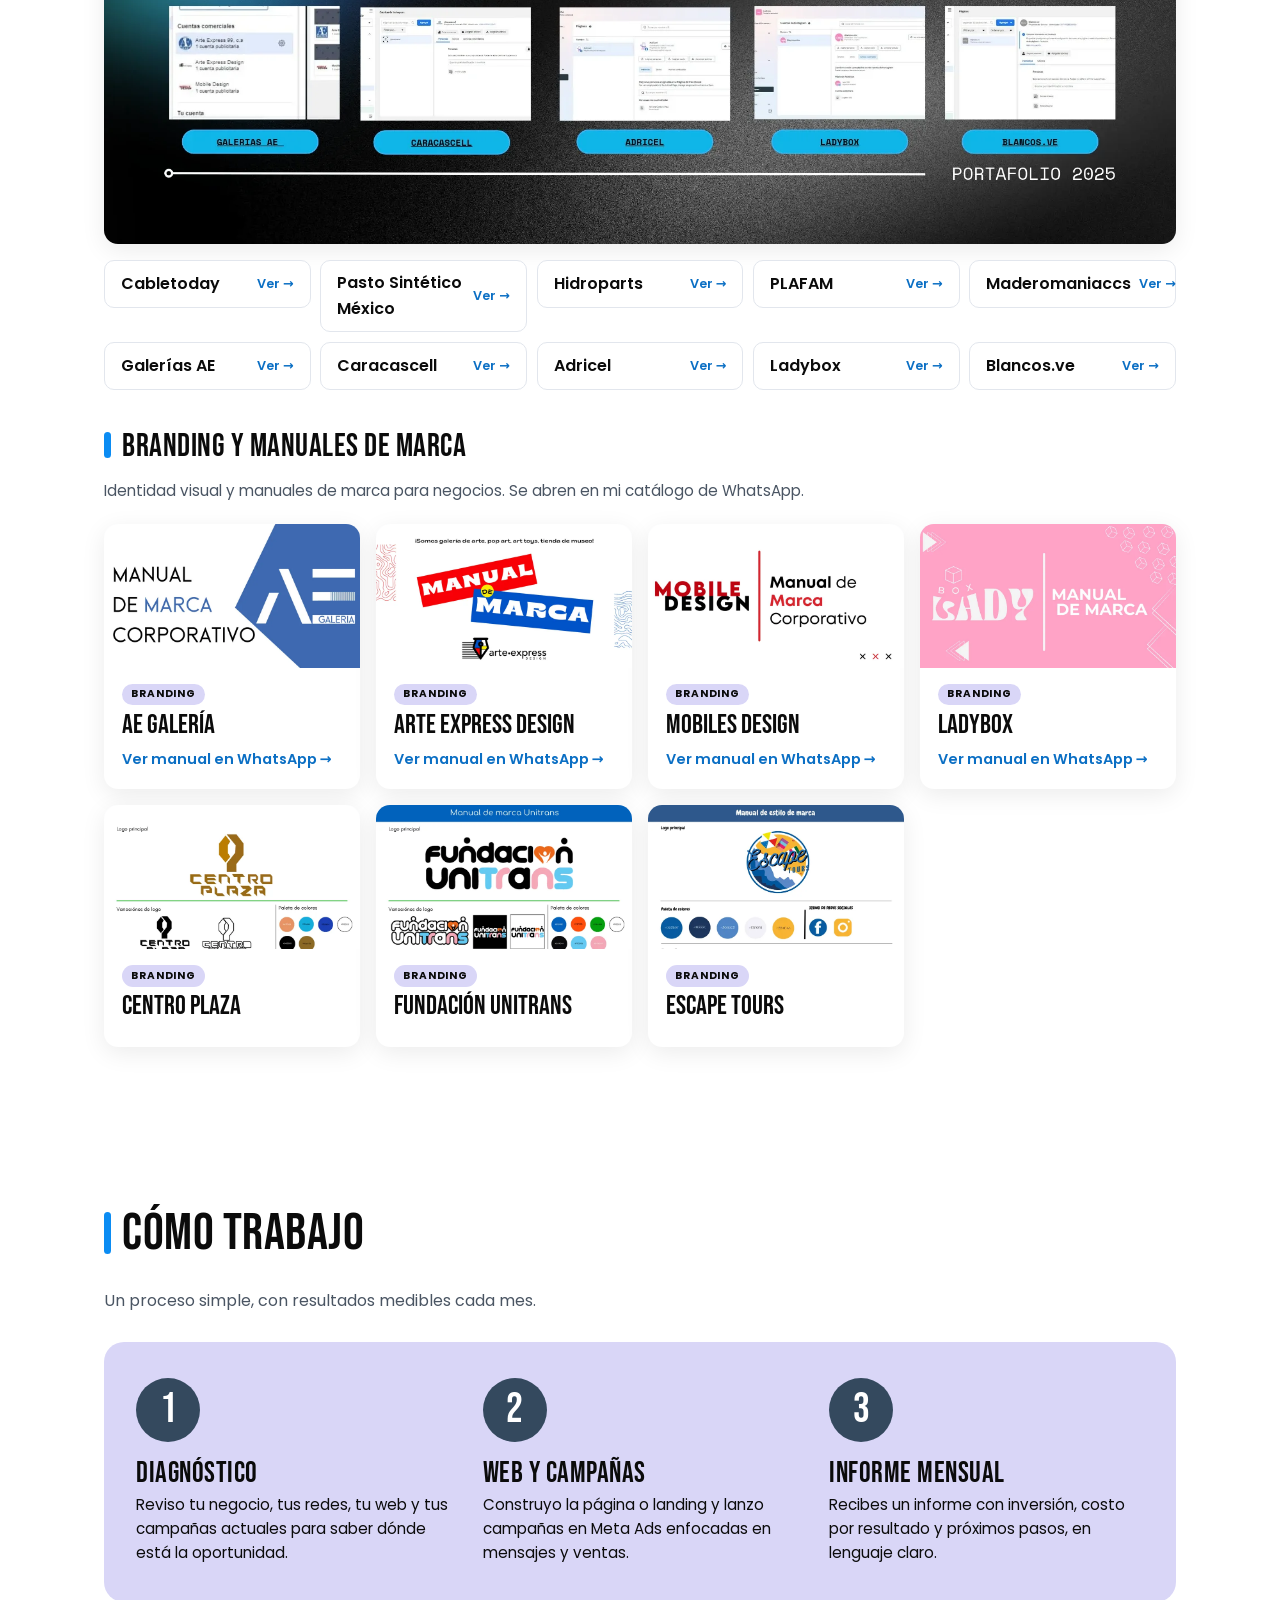
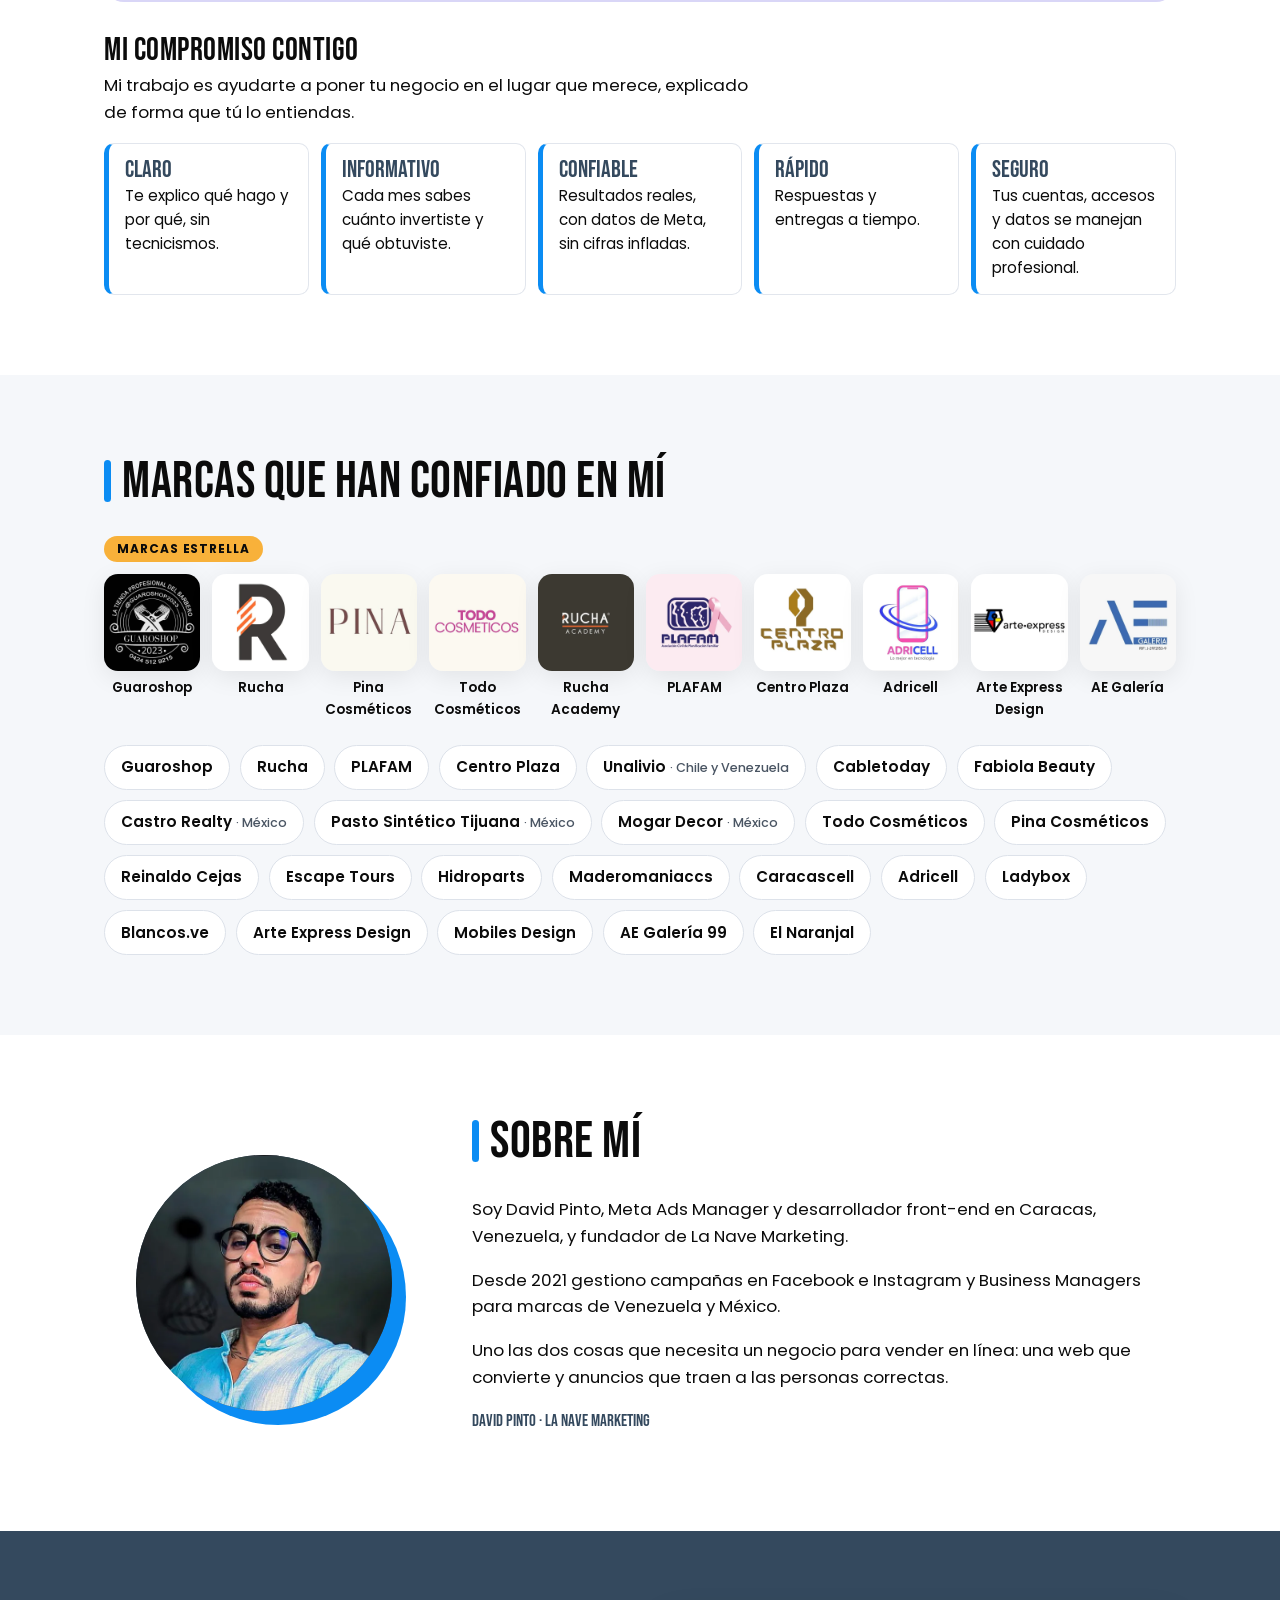
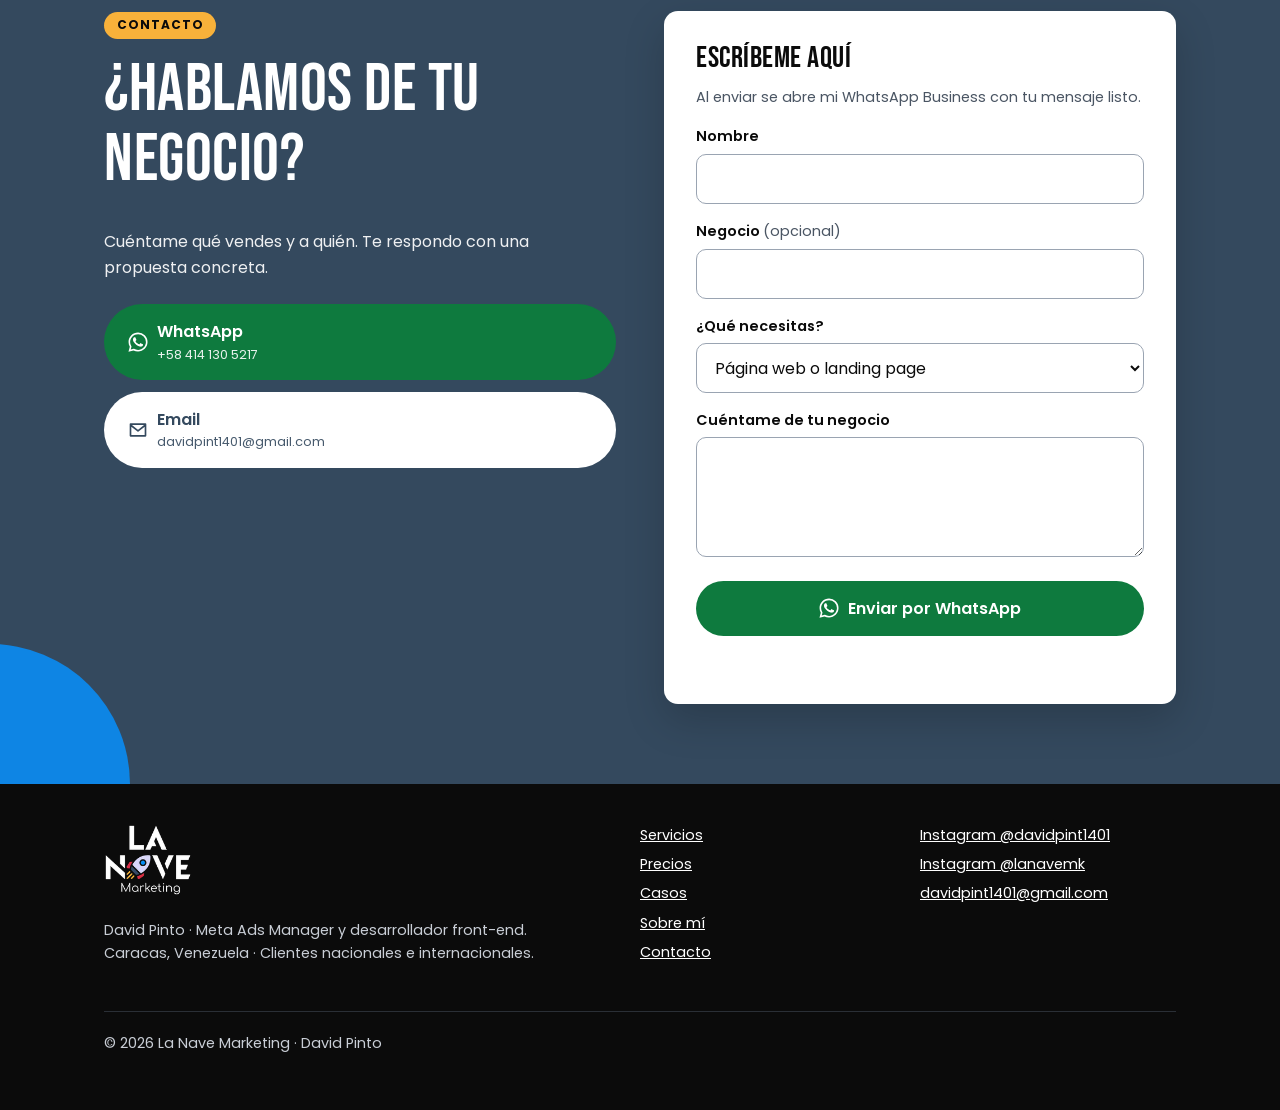
==== commit 319dcbd3: "Mejores cifras en la portada, logos de Pina y Todo Cosméticos, e informes completos visibles Co-Auth" ====
--- a/index.html
+++ b/index.html
@@ -18,7 +18,7 @@
   <meta property="og:locale:alternate" content="en_US">
   <meta property="og:site_name" content="La Nave Marketing">
   <meta property="og:title" content="Sitios web que convierten y campañas que traen clientes">
-  <meta property="og:description" content="David Pinto · Meta Ads Manager y desarrollador front-end. 3.875 conversaciones en un mes para Guaroshop.">
+  <meta property="og:description" content="David Pinto · Meta Ads Manager y desarrollador front-end. 19.917 conversaciones por WhatsApp en 12 meses para Guaroshop y conversaciones desde $0,045.">
   <meta property="og:url" content="https://[DOMINIO]/">
   <meta property="og:image" content="https://[DOMINIO]/assets/img/og-image.jpg">
   <meta property="og:image:width" content="1200">
@@ -160,24 +160,24 @@
       <div class="container">
         <ul class="stats__grid">
           <li class="kpi">
-            <span class="kpi__value">3.875</span>
-            <span class="kpi__label">conversaciones en un mes</span>
-            <span class="kpi__source">Guaroshop · Meta Ads</span>
+            <span class="kpi__value">19.917</span>
+            <span class="kpi__label">conversaciones por WhatsApp en 12 meses</span>
+            <span class="kpi__source">Guaroshop · dic 2025 – nov 2026</span>
           </li>
           <li class="kpi">
-            <span class="kpi__value">−56%</span>
-            <span class="kpi__label">costo por mensaje</span>
-            <span class="kpi__source">Guaroshop · Acarigua, frente al mes anterior</span>
+            <span class="kpi__value">3.875</span>
+            <span class="kpi__label">conversaciones en un solo mes</span>
+            <span class="kpi__source">Guaroshop · sep–oct 2026</span>
           </li>
           <li class="kpi">
-            <span class="kpi__value">556.010</span>
-            <span class="kpi__label">personas alcanzadas</span>
-            <span class="kpi__source">Rucha · Meta Ads</span>
+            <span class="kpi__value">$0,045</span>
+            <span class="kpi__label">por conversación de WhatsApp</span>
+            <span class="kpi__source">Pina Cosméticos · 3.319 conversaciones</span>
           </li>
           <li class="kpi">
-            <span class="kpi__value">2.398</span>
-            <span class="kpi__label">seguidores nuevos en un mes</span>
-            <span class="kpi__source">Guaroshop · Meta Ads</span>
+            <span class="kpi__value">1.044.180</span>
+            <span class="kpi__label">personas alcanzadas en un mes</span>
+            <span class="kpi__source">PLAFAM · Meta Ads</span>
           </li>
         </ul>
       </div>
@@ -410,21 +410,23 @@
           <ul class="reports__grid">
             <li class="report">
               <div class="report__inner">
-                <div class="report__cover"><img src="/assets/img/informes/pina-2026-11.webp" alt="Portada del informe de resultados de Pina Cosméticos" width="640" height="360" loading="lazy"></div>
+                <a class="report__cover" href="/assets/img/informes/pina-2026-11-resultados.webp" target="_blank" rel="noopener" aria-label="Ver informe de resultados de Pina Cosméticos"><img src="/assets/img/informes/pina-2026-11.webp" alt="Portada del informe de resultados de Pina Cosméticos" width="640" height="360" loading="lazy"></a>
                 <div class="report__body">
                   <p class="report__meta"><span class="pill pill--orange">Venezuela</span> @pina.vzla (antes Todo Mayor) · 21 oct – 21 nov 2026</p>
                   <h4>Pina Cosméticos</h4>
                   <ul class="report__kpis"><li><strong>3.319</strong> conversaciones por WhatsApp a $0,045</li><li><strong>328.383</strong> personas alcanzadas con $149,90</li><li><strong>36,8%</strong> de los clics terminaron en conversación</li></ul>
+                  <p class="report__links"><a href="/assets/img/informes/pina-2026-11-resultados.webp" target="_blank" rel="noopener">Ver resultados →</a> <a href="/assets/img/informes/pina-2026-11-analisis.webp" target="_blank" rel="noopener">Ver análisis →</a></p>
                 </div>
               </div>
             </li>
             <li class="report">
               <div class="report__inner">
-                <div class="report__cover"><img src="/assets/img/informes/todocosmeticos-2026-11.webp" alt="Portada del informe de resultados de Todo Cosméticos" width="640" height="360" loading="lazy"></div>
+                <a class="report__cover" href="/assets/img/informes/todocosmeticos-2026-11-resultados.webp" target="_blank" rel="noopener" aria-label="Ver informe de resultados de Todo Cosméticos"><img src="/assets/img/informes/todocosmeticos-2026-11.webp" alt="Portada del informe de resultados de Todo Cosméticos" width="640" height="360" loading="lazy"></a>
                 <div class="report__body">
                   <p class="report__meta"><span class="pill pill--orange">Venezuela</span> @todocosmeticos.ve · 23 oct – 23 nov 2026</p>
                   <h4>Todo Cosméticos</h4>
                   <ul class="report__kpis"><li><strong>1.399</strong> conversaciones por WhatsApp a $0,11</li><li><strong>325.771</strong> personas alcanzadas con $147,36</li><li><strong>−99%</strong> costo por conversación frente a julio</li></ul>
+                  <p class="report__links"><a href="/assets/img/informes/todocosmeticos-2026-11-resultados.webp" target="_blank" rel="noopener">Ver resultados →</a> <a href="/assets/img/informes/todocosmeticos-2026-11-analisis.webp" target="_blank" rel="noopener">Ver análisis →</a></p>
                 </div>
               </div>
             </li>
@@ -768,6 +770,8 @@
         <ul class="stars">
           <li><a href="/casos/guaroshop/"><img src="/assets/img/clientes/guaroshop.webp" alt="" width="480" height="480" loading="lazy"><span>Guaroshop</span></a></li>
           <li><a href="/casos/rucha/"><img src="/assets/img/clientes/rucha.webp" alt="" width="480" height="480" loading="lazy"><span>Rucha</span></a></li>
+          <li><div><img src="/assets/img/clientes/pina.webp" alt="" width="480" height="480" loading="lazy"><span>Pina Cosméticos</span></div></li>
+          <li><div><img src="/assets/img/clientes/todo-cosmeticos.webp" alt="" width="480" height="480" loading="lazy"><span>Todo Cosméticos</span></div></li>
           <li><a href="/casos/rucha/"><img src="/assets/img/clientes/rucha-academy.webp" alt="" width="480" height="480" loading="lazy"><span>Rucha Academy</span></a></li>
           <li><div><img src="/assets/img/clientes/plafam.webp" alt="" width="480" height="480" loading="lazy"><span>PLAFAM</span></div></li>
           <li><a href="/casos/centro-plaza/"><img src="/assets/img/clientes/centro-plaza.webp" alt="" width="480" height="480" loading="lazy"><span>Centro Plaza</span></a></li>
--- a/assets/css/styles.css
+++ b/assets/css/styles.css
@@ -573,6 +573,8 @@
 .report h4 { font-family: var(--font-display); font-weight: 400; font-size: 1.7rem; line-height: 1; margin: 0 0 .6rem; }
 .report__kpis { list-style: none; margin: 0 0 .9rem; padding: 0; display: grid; gap: .3rem; font-size: .875rem; color: var(--gray-600); }
 .report__kpis strong { font-family: var(--font-display); font-weight: 400; font-size: 1.35rem; color: var(--navy); margin-right: .2rem; }
+.report__links { margin: auto 0 0; display: flex; flex-wrap: wrap; gap: .4rem 1rem; font-weight: 600; font-size: .9rem; }
+a.report__cover { display: block; }
 .report__link { margin-top: auto; font-weight: 600; color: var(--blue-text); font-size: .9rem; }
 
 .shot.shot--wide { max-width: none; margin-top: 1rem; }
@@ -668,7 +670,7 @@
 
 /* Marcas estrella */
 .stars__title { margin: 1.5rem 0 .75rem; font-size: 1rem; }
-.stars { display: grid; grid-template-columns: repeat(auto-fill, minmax(104px, 1fr)); gap: .75rem; list-style: none; margin: 0 0 1.5rem; padding: 0; }
+.stars { display: grid; grid-template-columns: repeat(auto-fill, minmax(92px, 1fr)); gap: .75rem; list-style: none; margin: 0 0 1.5rem; padding: 0; }
 .stars a, .stars li > div { display: block; text-decoration: none; color: var(--black); font-weight: 600; font-size: .85rem; text-align: center; }
 .stars img { width: 100%; aspect-ratio: 1; border-radius: var(--radius); box-shadow: var(--shadow); margin-bottom: .4rem; transition: transform .15s ease; }
 .stars a:hover img { transform: translateY(-3px); }
